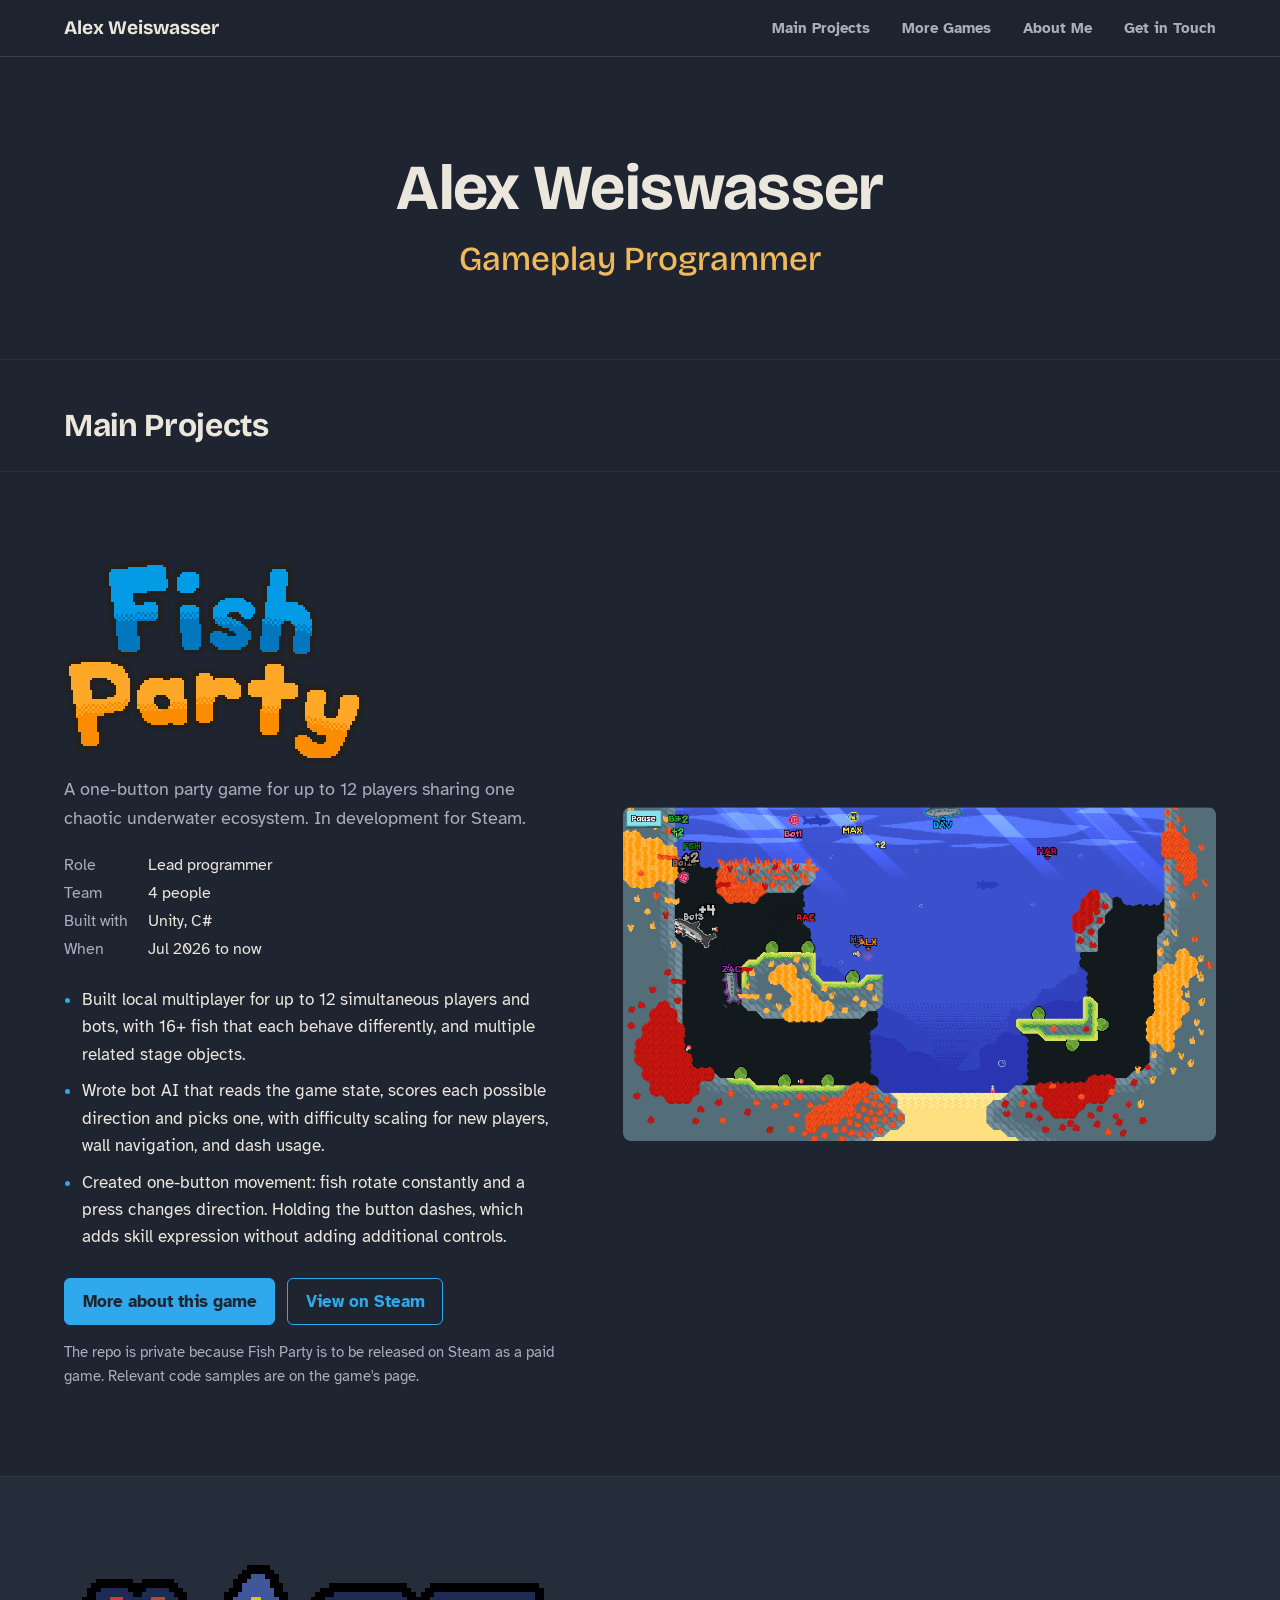
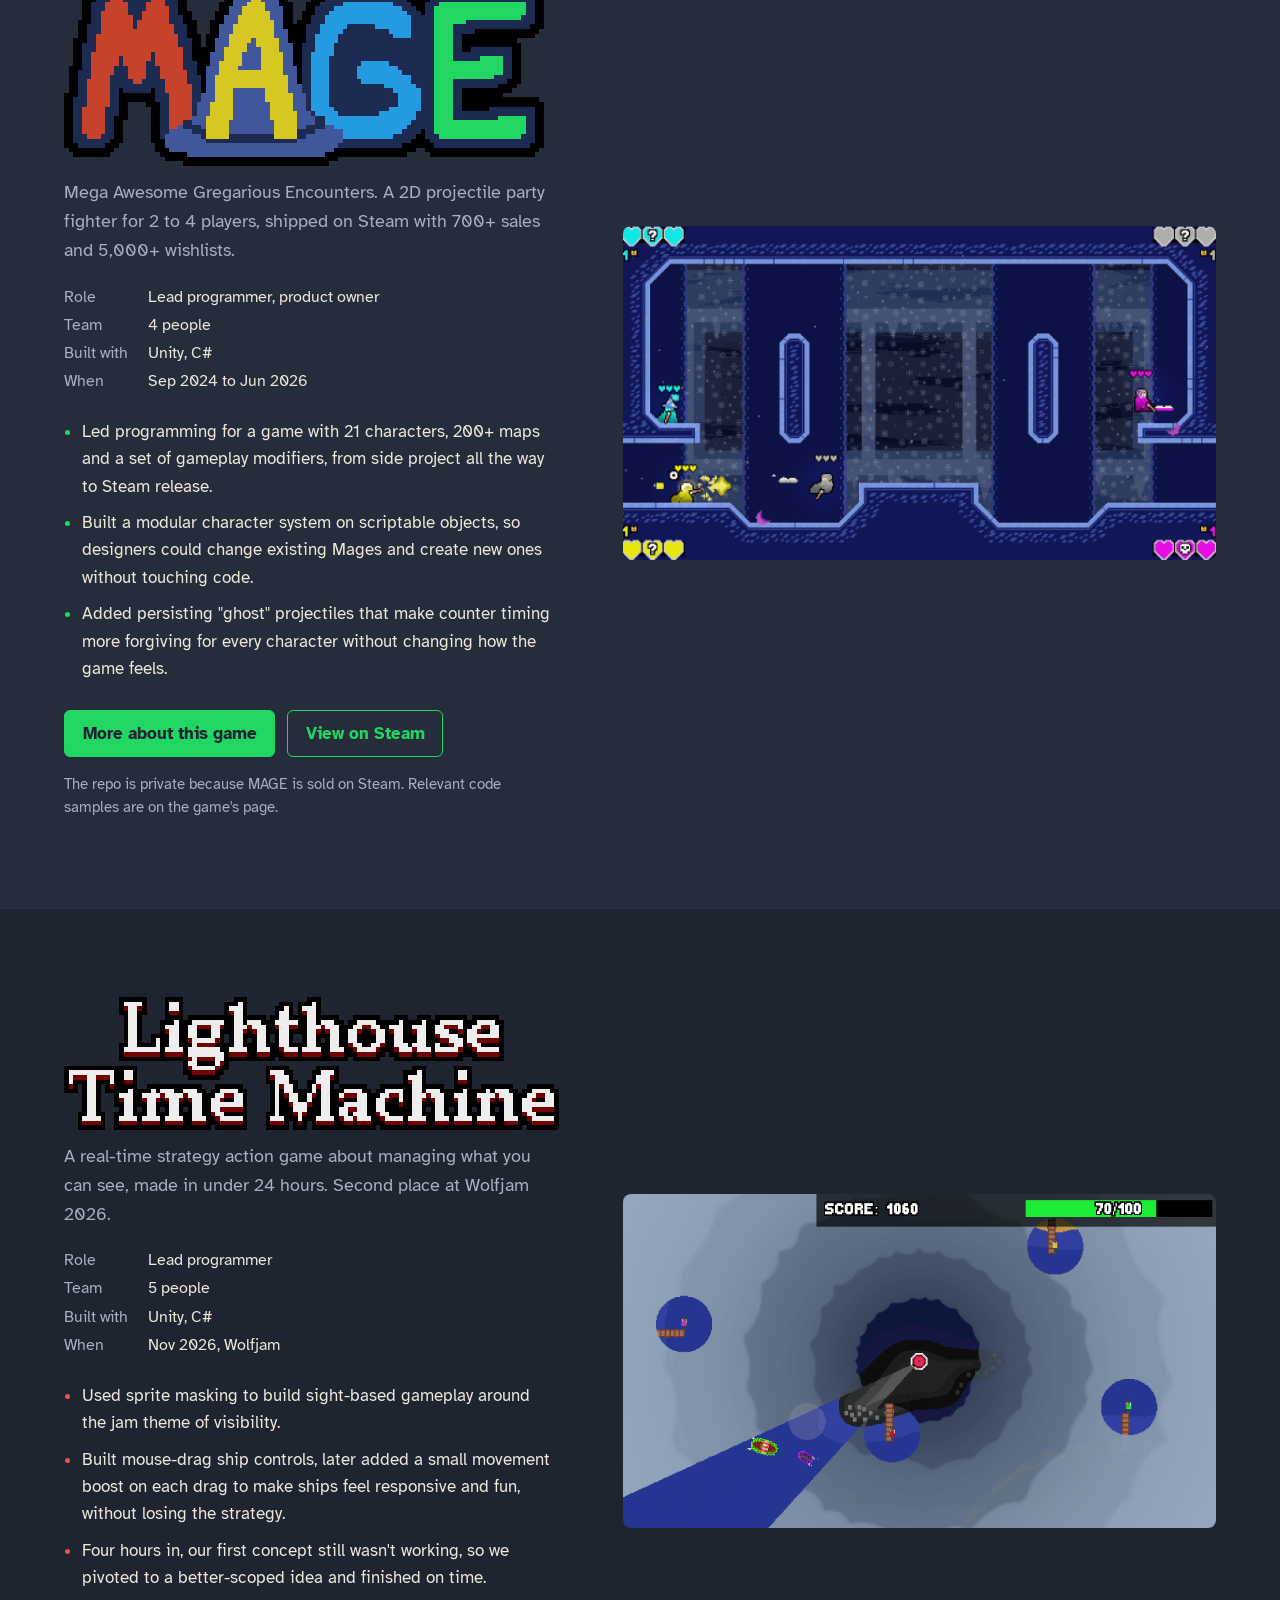
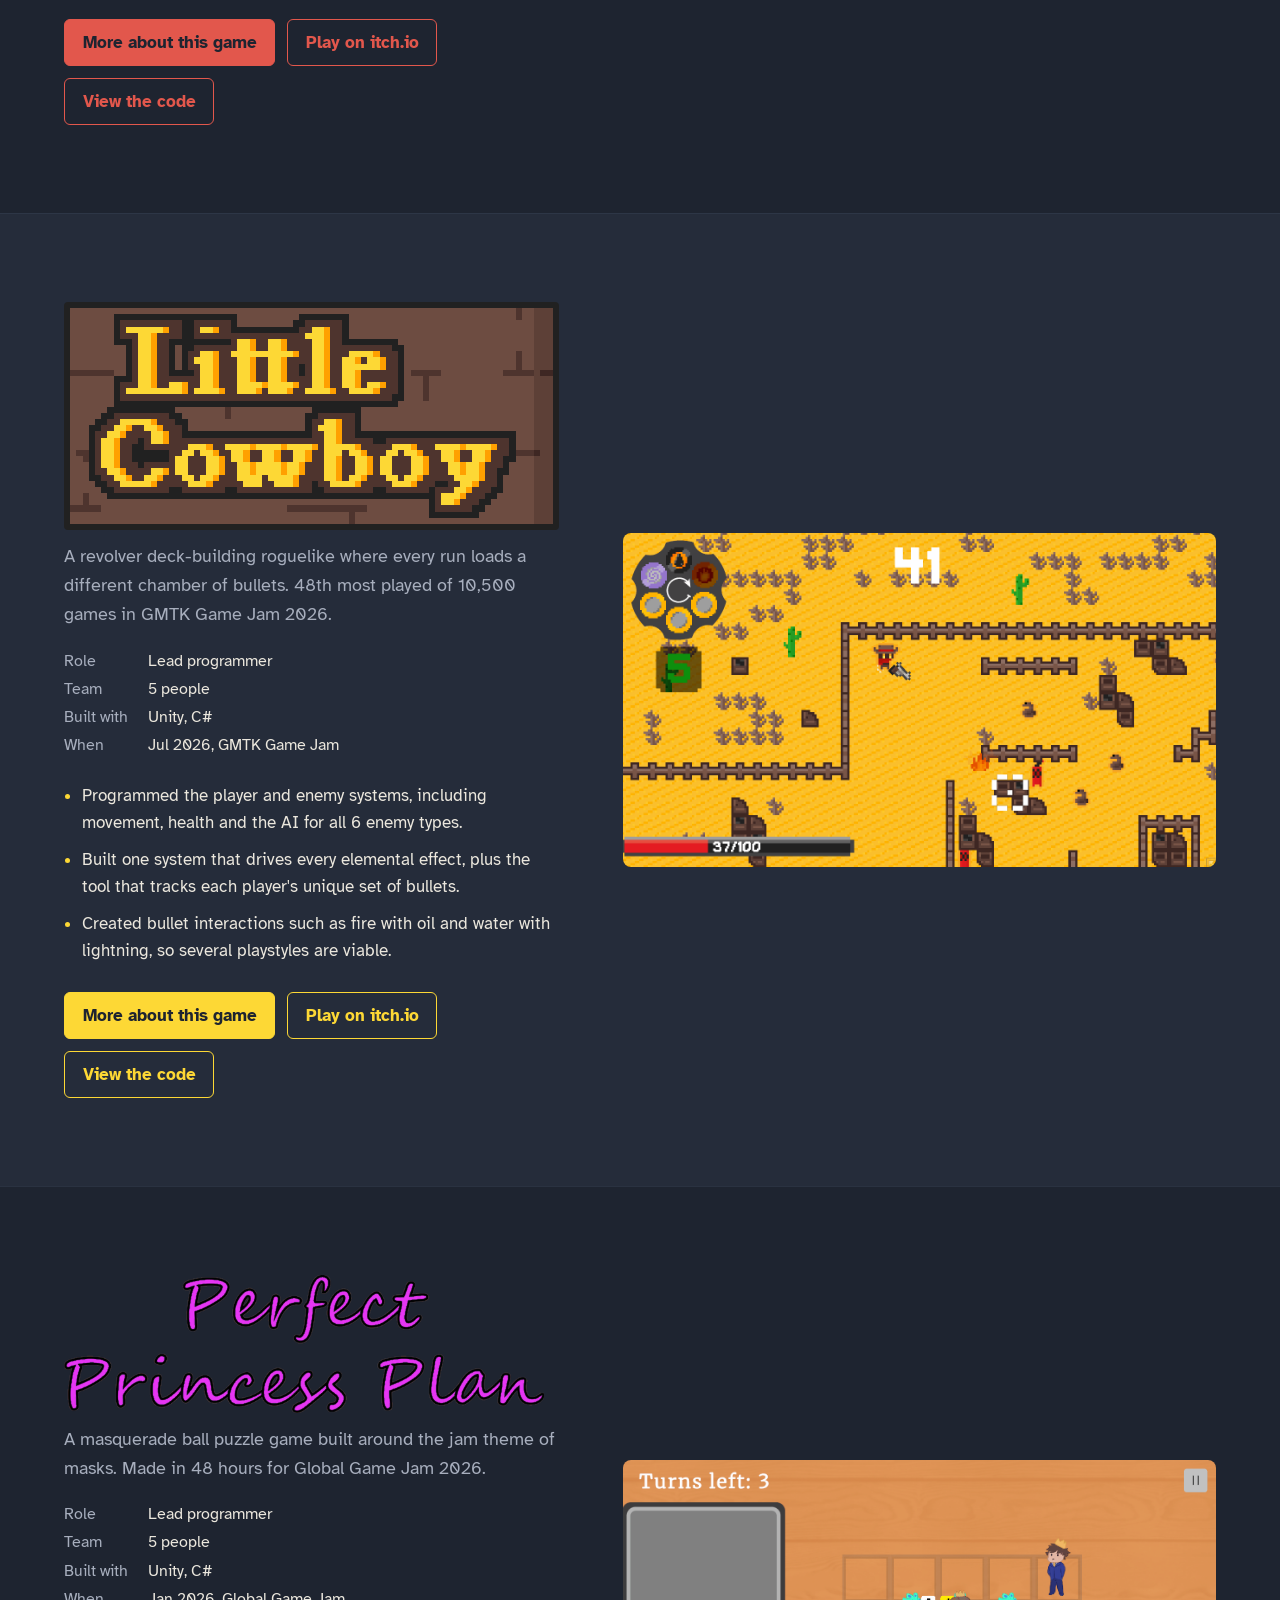
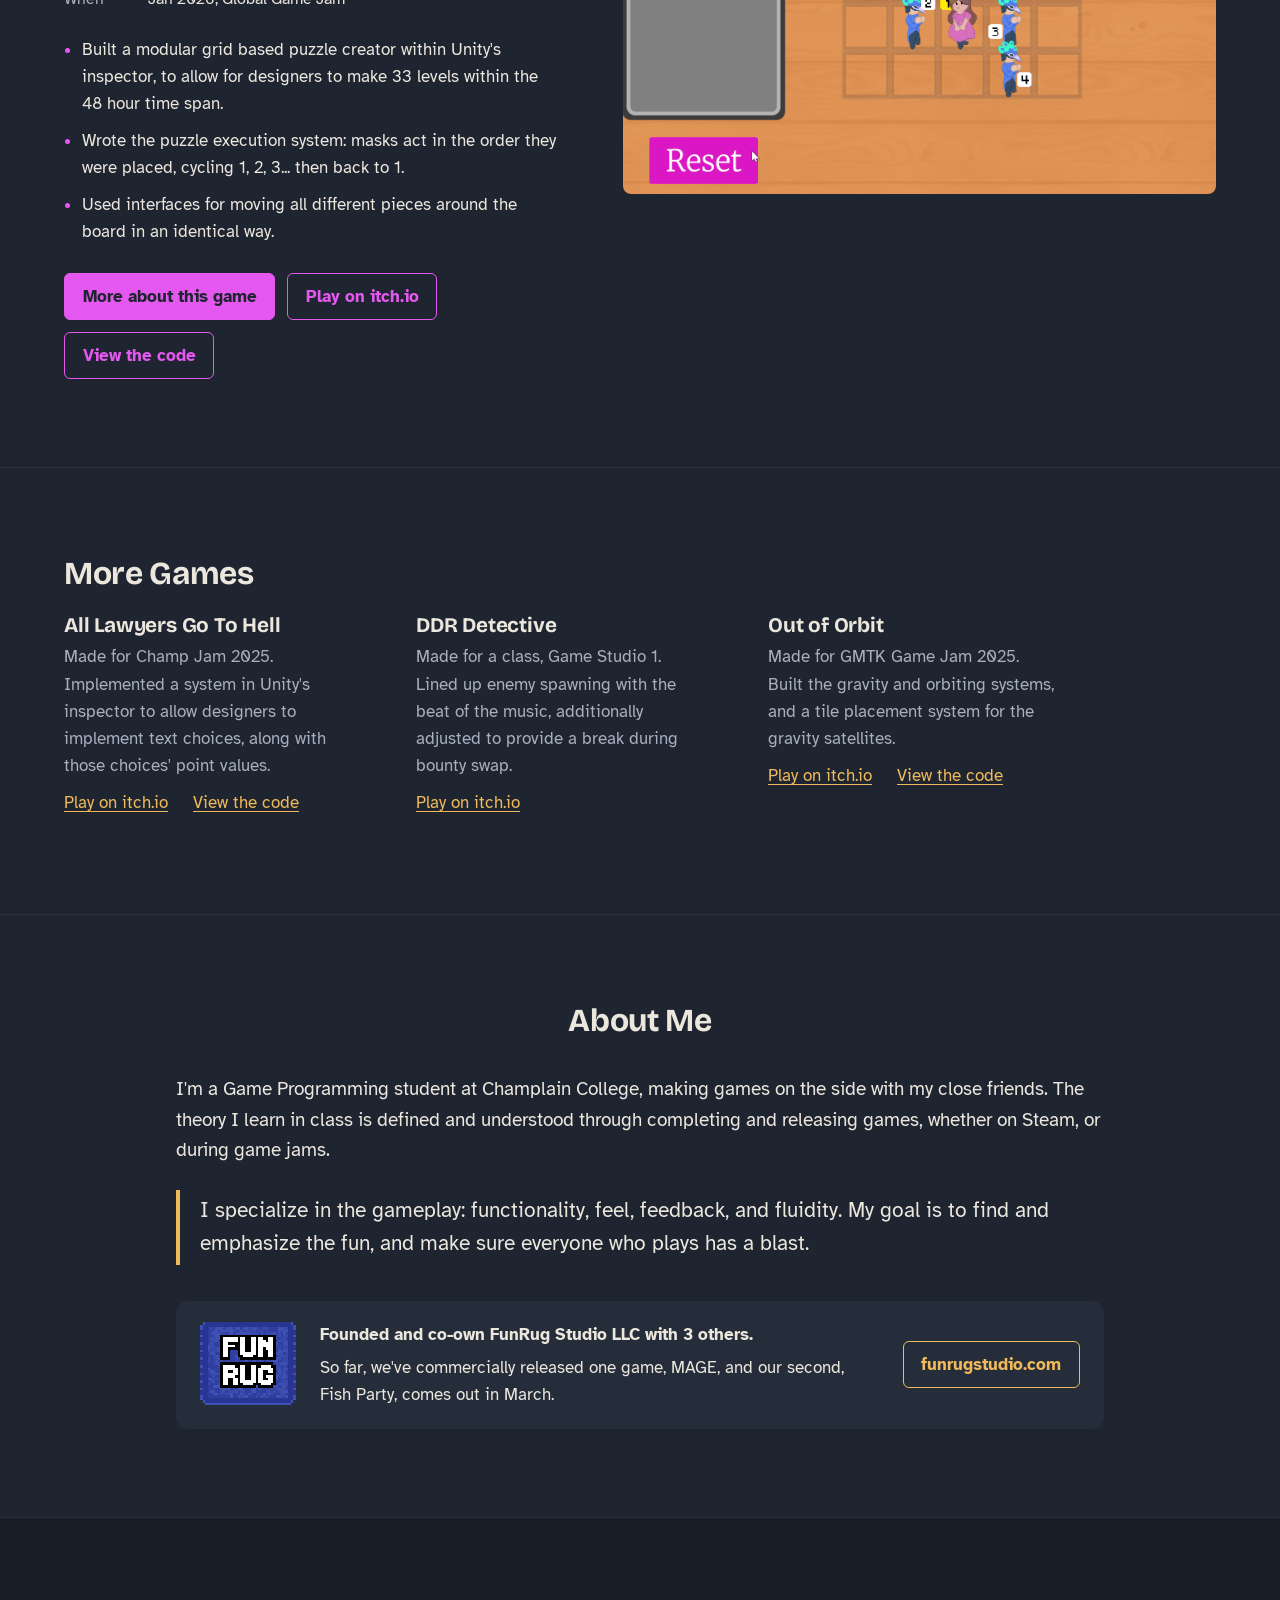
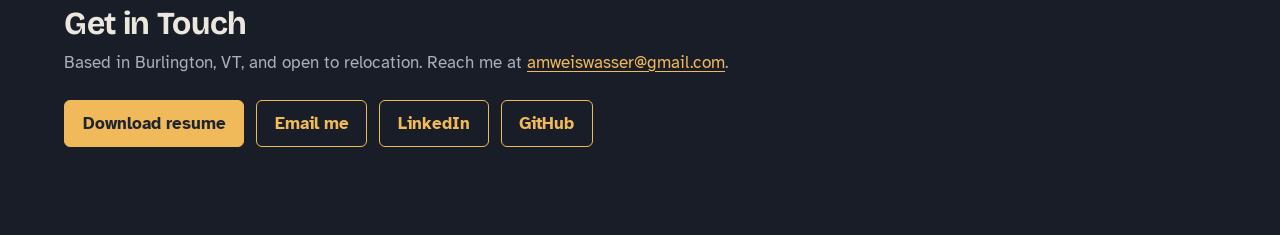
==== index.html @ 591bc081 "Changed format of about me and added titlescreen images." ====
<!DOCTYPE html>
<html lang="en">
<head>
  <meta charset="utf-8">
  <meta name="viewport" content="width=device-width, initial-scale=1">
  <title>Alex Weiswasser | Gameplay Programmer</title>
  <meta name="description" content="Portfolio of Alex Weiswasser, a gameplay programmer working in Unity and C#. Lead programmer on MAGE and Fish Party at FunRug Studio.">
  <link rel="preconnect" href="https://fonts.googleapis.com">
  <link rel="preconnect" href="https://fonts.gstatic.com" crossorigin>
  <link href="https://fonts.googleapis.com/css2?family=Atkinson+Hyperlegible:wght@400;700&family=Bricolage+Grotesque:wght@500;700&display=swap" rel="stylesheet">
  <link rel="stylesheet" href="style.css">
</head>
<body>

<!-- ============ NAVIGATION BAR (stays at the top while scrolling) ============ -->
<nav class="site-nav">
  <a class="nav-name" href="#top">Alex Weiswasser</a>
  <div class="nav-links">
    <a href="#projects">Main Projects</a>
    <a href="#more">More Games</a>
    <a href="#about">About Me</a>
    <a href="#contact">Get in Touch</a>
  </div>
</nav>

<!-- ============ TOP OF PAGE ============ -->
<header class="hero" id="top">
  <h1>Alex Weiswasser</h1>
  <p class="role">Gameplay Programmer</p>
</header>

<main>

  <!-- ============ MAIN PROJECTS ============ -->
  <div class="band" id="projects">
    <h2>Main Projects</h2>
  </div>

  <!-- ============ FISH PARTY ============ -->
  <!-- The color after --game: is this game's button color. Swap it for a color from the game's art. -->
  <section class="game" id="fish-party" style="--game: #2fa8ec">
    <div class="text">
      <h2><img class="title-art" width="300" src="media/fish-party-title.png" alt="Fish Party"></h2>
      <p class="pitch">A one-button party game for up to 12 players sharing one chaotic underwater ecosystem. In development for Steam.</p>
      <dl class="facts">
        <dt>Role</dt><dd>Lead programmer</dd>
        <dt>Team</dt><dd>4 people</dd>
        <dt>Built with</dt><dd>Unity, C#</dd>
        <dt>When</dt><dd>Jul 2026 to now</dd>
      </dl>
      <ul>
        <li>Built local multiplayer for up to 12 simultaneous players and bots, with 16+ fish that each behave differently, and multiple related stage objects.</li>
        <li>Wrote bot AI that reads the game state, scores each possible direction and picks one, with difficulty scaling for new players, wall navigation, and dash usage.</li>
        <li>Created one-button movement: fish rotate constantly and a press changes direction. Holding the button dashes, which adds skill expression without adding additional controls.</li>
      </ul>
      <div class="links">
        <a class="button primary" href="fish-party.html">More about this game</a>
        <a class="button" href="https://store.steampowered.com/app/5170080/Fish_Party/" target="_blank" rel="noopener">View on Steam</a>
      </div>
      <p class="source-note">The repo is private because Fish Party is to be released on Steam as a paid game. Relevant code samples are on the game's page.</p>
    </div>
    <figure class="media" data-file="media/fish-party.gif">
      <img src="media/fish-party.gif" alt="Fish Party gameplay: a dozen fish chasing each other" onerror="this.parentNode.classList.add('missing'); this.remove()">
    </figure>
  </section>

  <!-- ============ MAGE ============ -->
  <section class="game" id="mage" style="--game: #22d664">
    <div class="text">
      <h2><img class="title-art" width="480" src="media/mage-title.png" alt="MAGE: Mega Awesome Gregarious Encounters"></h2>
      <p class="pitch">Mega Awesome Gregarious Encounters. A 2D projectile party fighter for 2 to 4 players, shipped on Steam with 700+ sales and 5,000+ wishlists.</p>
      <dl class="facts">
        <dt>Role</dt><dd>Lead programmer, product owner</dd>
        <dt>Team</dt><dd>4 people</dd>
        <dt>Built with</dt><dd>Unity, C#</dd>
        <dt>When</dt><dd>Sep 2024 to Jun 2026</dd>
      </dl>
      <ul>
        <li>Led programming for a game with 21 characters, 200+ maps and a set of gameplay modifiers, from side project all the way to Steam release.</li>
        <li>Built a modular character system on scriptable objects, so designers could change existing Mages and create new ones without touching code.</li>
        <li>Added persisting "ghost" projectiles that make counter timing more forgiving for every character without changing how the game feels.</li>
      </ul>
      <div class="links">
        <a class="button primary" href="mage.html">More about this game</a>
        <a class="button" href="https://store.steampowered.com/app/4459080/MAGE_Mega_Awesome_Gregarious_Encounters/" target="_blank" rel="noopener">View on Steam</a>
      </div>
      <p class="source-note">The repo is private because MAGE is sold on Steam. Relevant code samples are on the game's page.</p>
    </div>
    <figure class="media" data-file="media/mage.gif">
      <img src="media/mage.gif" alt="MAGE gameplay: four mages trading projectiles" onerror="this.parentNode.classList.add('missing'); this.remove()">
    </figure>
  </section>

  <!-- ============ LIGHTHOUSE TIME MACHINE ============ -->
  <section class="game" id="lighthouse" style="--game: #e2574c">
    <div class="text">
      <h2><img class="title-art" width="648" src="media/lighthouse-title.png" alt="Lighthouse Time Machine"></h2>
      <p class="pitch">A real-time strategy action game about managing what you can see, made in under 24 hours. Second place at Wolfjam 2026.</p>
      <dl class="facts">
        <dt>Role</dt><dd>Lead programmer</dd>
        <dt>Team</dt><dd>5 people</dd>
        <dt>Built with</dt><dd>Unity, C#</dd>
        <dt>When</dt><dd>Nov 2026, Wolfjam</dd>
      </dl>
      <ul>
        <li>Used sprite masking to build sight-based gameplay around the jam theme of visibility.</li>
        <li>Built mouse-drag ship controls, later added a small movement boost on each drag to make ships feel responsive and fun, without losing the strategy.</li>
        <li>Four hours in, our first concept still wasn't working, so we pivoted to a better-scoped idea and finished on time.</li>
      </ul>
      <div class="links">
        <a class="button primary" href="lighthouse.html">More about this game</a>
        <a class="button" href="https://funrug-studio.itch.io/lighthouse-game" target="_blank" rel="noopener">Play on itch.io</a>
        <a class="button" href="https://github.com/AlexWeiswasser/WolfJam_2026" target="_blank" rel="noopener">View the code</a>
      </div>
    </div>
    <figure class="media" data-file="media/lighthouse.gif">
      <img src="media/lighthouse.gif" alt="Lighthouse Time Machine gameplay: dragging ships through a lit area" onerror="this.parentNode.classList.add('missing'); this.remove()">
    </figure>
  </section>

  <!-- ============ LITTLE COWBOY ============ -->
  <section class="game" id="little-cowboy" style="--game: #fdd835">
    <div class="text">
      <h2><img class="title-art" width="540" src="media/little-cowboy-title.png" alt="Little Cowboy"></h2>
      <p class="pitch">A revolver deck-building roguelike where every run loads a different chamber of bullets. 48th most played of 10,500 games in GMTK Game Jam 2026.</p>
      <dl class="facts">
        <dt>Role</dt><dd>Lead programmer</dd>
        <dt>Team</dt><dd>5 people</dd>
        <dt>Built with</dt><dd>Unity, C#</dd>
        <dt>When</dt><dd>Jul 2026, GMTK Game Jam</dd>
      </dl>
      <ul>
        <li>Programmed the player and enemy systems, including movement, health and the AI for all 6 enemy types.</li>
        <li>Built one system that drives every elemental effect, plus the tool that tracks each player's unique set of bullets.</li>
        <li>Created bullet interactions such as fire with oil and water with lightning, so several playstyles are viable.</li>
      </ul>
      <div class="links">
        <a class="button primary" href="little-cowboy.html">More about this game</a>
        <a class="button" href="https://funrug-studio.itch.io/little-cowboy" target="_blank" rel="noopener">Play on itch.io</a>
        <a class="button" href="https://github.com/AlexWeiswasser/GMTKGameJam2026" target="_blank" rel="noopener">View the code</a>
      </div>
    </div>
    <figure class="media" data-file="media/little-cowboy.gif">
      <img src="media/little-cowboy.gif" alt="Little Cowboy gameplay: firing elemental bullets at enemies" onerror="this.parentNode.classList.add('missing'); this.remove()">
    </figure>
  </section>

  <!-- ============ PERFECT PRINCESS PLAN ============ -->
  <section class="game" id="perfect-princess-plan" style="--game: #e558f0">
    <div class="text">
      <h2><img class="title-art smooth" width="480" src="media/perfect-princess-plan-title.png" alt="Perfect Princess Plan"></h2>
      <p class="pitch">A masquerade ball puzzle game built around the jam theme of masks. Made in 48 hours for Global Game Jam 2026.</p>
      <dl class="facts">
        <dt>Role</dt><dd>Lead programmer</dd>
        <dt>Team</dt><dd>5 people</dd>
        <dt>Built with</dt><dd>Unity, C#</dd>
        <dt>When</dt><dd>Jan 2026, Global Game Jam</dd>
      </dl>
      <ul>
        <li>Built a modular grid based puzzle creator within Unity's inspector, to allow for designers to make 33 levels within the 48 hour time span.</li>
        <li>Wrote the puzzle execution system: masks act in the order they were placed, cycling 1, 2, 3... then back to 1.</li>
        <li>Used interfaces for moving all different pieces around the board in an identical way.</li>
      </ul>
      <div class="links">
        <a class="button primary" href="perfect-princess-plan.html">More about this game</a>
        <a class="button" href="https://funrug-studio.itch.io/perfect-princess-plan" target="_blank" rel="noopener">Play on itch.io</a>
        <a class="button" href="https://github.com/AlexWeiswasser/GlobalGameJam2026" target="_blank" rel="noopener">View the code</a>
      </div>
    </div>
    <figure class="media" data-file="media/perfect-princess-plan.gif">
      <img src="media/perfect-princess-plan.gif" alt="Perfect Princess Plan gameplay: placing masks on a ballroom puzzle grid" onerror="this.parentNode.classList.add('missing'); this.remove()">
    </figure>
  </section>

  <!-- ============ ADDITIONAL GAMES ============ -->
  <section class="more" id="more">
    <h2>More Games</h2>
    <div class="more-list">
      <div>
        <h3>All Lawyers Go To Hell</h3>
        <!-- TODO: replace with one sentence on the game and what you built -->
        <p>Made for Champ Jam 2025. Implemented a system in Unity's inspector to allow designers to implement text choices, along with those choices' point values.</p>
        <p class="text-links">
          <a href="https://funrug-studio.itch.io/all-lawyers-go-to-hell" target="_blank" rel="noopener">Play on itch.io</a>
          <a href="https://github.com/AlexWeiswasser/ChampJam_2025" target="_blank" rel="noopener">View the code</a>
        </p>
      </div>
      <div>
        <h3>DDR Detective</h3>
        <!-- TODO: replace with one sentence on the game and what you built -->
        <p>Made for a class, Game Studio 1. Lined up enemy spawning with the beat of the music, additionally adjusted to provide a break during bounty swap.</p>
        <p class="text-links">
          <a href="https://xavier-maczko.itch.io/ddr-detective" target="_blank" rel="noopener">Play on itch.io</a>
        </p>
      </div>
      <div>
        <h3>Out of Orbit</h3>
        <p>Made for GMTK Game Jam 2025. Built the gravity and orbiting systems, and a tile placement system for the gravity satellites.</p>
        <p class="text-links">
          <a href="https://harry-tomasco.itch.io/out-of-orbit" target="_blank" rel="noopener">Play on itch.io</a>
          <a href="https://github.com/AlexWeiswasser/OoTL_GMTK_GameJam_2025" target="_blank" rel="noopener">View the code</a>
        </p>
      </div>
    </div>
  </section>

  <!-- ============ ABOUT ME (edit the text between the tags) ============ -->
  <section class="about" id="about">
    <div class="about-col">
      <h2>About Me</h2>

      <p>I'm a Game Programming student at Champlain College, making games on the side with my close friends. The theory I learn in class is defined and understood through completing and releasing games, whether on Steam, or during game jams.</p>

      <!-- This paragraph is the highlighted one -->
      <p class="callout">I specialize in the gameplay: functionality, feel, feedback, and fluidity. My goal is to find and emphasize the fun, and make sure everyone who plays has a blast.</p>

      <!-- FunRug Studio strip -->
      <div class="studio-strip">
        <a href="https://www.funrugstudio.com/" target="_blank" rel="noopener"><img src="media/funrug-logo.png" alt="FunRug Studio logo"></a>
        <div>
          <p><strong>Founded and co-own FunRug Studio LLC with 3 others.</strong></p>
          <p>So far, we've commercially released one game, MAGE, and our second, Fish Party, comes out in March.</p>
        </div>
        <a class="button" href="https://www.funrugstudio.com/" target="_blank" rel="noopener">funrugstudio.com</a>
      </div>
    </div>
  </section>

</main>

<!-- ============ CONTACT LINKS ============ -->
<footer id="contact">
  <h2>Get in Touch</h2>
  <p>Based in Burlington, VT, and open to relocation. Reach me at <a href="mailto:amweiswasser@gmail.com">amweiswasser@gmail.com</a>.</p>
  <div class="links">
    <a class="button primary" href="resume.pdf" target="_blank" rel="noopener">Download resume</a>
    <a class="button" href="https://mail.google.com/mail/?view=cm&amp;fs=1&amp;to=amweiswasser@gmail.com" target="_blank" rel="noopener">Email me</a>
    <a class="button" href="https://www.linkedin.com/in/alexweiswasser" target="_blank" rel="noopener">LinkedIn</a>
    <a class="button" href="https://github.com/AlexWeiswasser" target="_blank" rel="noopener">GitHub</a>
  </div>
</footer>

</body>
</html>
---- style.css ----
/* Alex Weiswasser portfolio
   Colors and fonts are set once here; change them in one place. */
:root {
  --bg: #1e2430;        /* page background: dark slate, not black */
  --bg-alt: #252c3a;    /* every other game section */
  --text: #ebe7dd;      /* main text: soft off-white */
  --muted: #a7aebd;     /* secondary text */
  --line: #36405280;    /* thin separators */
  --accent: #f0b95a;    /* links and buttons: warm gold */
  --accent-ink: #1e2430;
  --game: var(--accent); /* each game section overrides this with its own color */

  --display: "Bricolage Grotesque", "Atkinson Hyperlegible", system-ui, sans-serif;
  --body: "Atkinson Hyperlegible", system-ui, -apple-system, "Segoe UI", sans-serif;

  --pad-x: clamp(1.25rem, 5vw, 5rem);
  --pad-y: clamp(3rem, 7vw, 5.5rem);
}

* { box-sizing: border-box; }

html { scroll-behavior: smooth; }

body {
  margin: 0;
  background: var(--bg);
  color: var(--text);
  font-family: var(--body);
  font-size: 1.0625rem;
  line-height: 1.6;
  -webkit-font-smoothing: antialiased;
}

a { color: var(--accent); text-underline-offset: 0.2em; }
a:hover { text-decoration-thickness: 2px; }
a:focus-visible, .button:focus-visible {
  outline: 2px solid var(--accent);
  outline-offset: 3px;
  border-radius: 4px;
}

h1, h2, h3 {
  font-family: var(--display);
  line-height: 1.1;
  margin: 0;
  letter-spacing: -0.01em;
}

/* ---------- Navigation bar (home page and game pages) ---------- */
html { scroll-padding-top: 4.5rem; }  /* so a section's heading isn't hidden under the bar */
.site-nav {
  position: sticky;
  top: 0;
  z-index: 50;
  display: flex;
  align-items: center;
  justify-content: space-between;
  gap: 1rem 2rem;
  padding: 0.8rem var(--pad-x);
  background: rgba(30, 36, 48, 0.95);
  backdrop-filter: blur(8px);
  border-bottom: 1px solid #364052;
}
.site-nav a {
  color: var(--muted);
  font-weight: 700;
  font-size: 0.95rem;
  text-decoration: none;
  white-space: nowrap;
}
.site-nav a:hover { color: var(--text); }
.site-nav .nav-name {
  font-family: var(--display);
  font-size: 1.2rem;
  color: var(--text);
}
.nav-links {
  display: flex;
  gap: clamp(1rem, 2.5vw, 2.25rem);
}

/* Game pages: main menu on the left, sections in the middle, next project on the right */
.game-nav {
  display: grid;
  grid-template-columns: 1fr auto 1fr;
}
.game-nav .nav-home, .game-nav .nav-next { color: var(--game); }
.game-nav .nav-home:hover, .game-nav .nav-next:hover { color: var(--text); }
.game-nav .nav-next { justify-self: end; }
body:has(> .detail) .site-nav { margin: 0 calc(-1 * var(--pad-x)); }
body.has-nav .detail-top { display: none; }  /* the bar replaces the old back button */

/* ---------- Home page: top, About Me ---------- */
.hero {
  padding: clamp(3rem, 8vw, 6rem) var(--pad-x) clamp(2.5rem, 6vw, 4.5rem);
  text-align: center;
}
.hero h1 {
  font-size: clamp(2.5rem, 5vw, 4.5rem);
  font-weight: 700;
}
.hero .role {
  font-family: var(--display);
  font-size: clamp(1.5rem, 2.8vw, 2.1rem);
  font-weight: 500;
  color: var(--accent);
  margin: 0.6rem 0 0;
}
.about {
  padding: var(--pad-y) var(--pad-x);
  border-top: 1px solid var(--line);
}
.about h2, .band h2 { font-size: clamp(1.5rem, 2.6vw, 2rem); }

/* About Me: one centered column */
.about-col {
  max-width: 58rem;   /* width of the About Me column */
  margin: 0 auto;
}
.about-col h2 {
  text-align: center;
  margin-bottom: clamp(1.5rem, 3vw, 2.25rem);
}
.about-col > p {
  font-size: 1.2rem;
  margin: 0 0 1rem;
}
/* The paragraph that should stand out */
.about-col > .callout {
  border-left: 4px solid var(--accent);
  padding: 0.25rem 0 0.25rem 1.25rem;
  font-size: 1.3rem;
  margin: 1.5rem 0 2.25rem;
}
/* FunRug Studio strip: logo, note, link */
.studio-strip {
  display: flex;
  align-items: center;
  gap: 1.5rem;
  background: var(--bg-alt);
  border-radius: 12px;
  padding: 1.25rem 1.5rem;
}
.studio-strip img {
  display: block;
  width: 96px;
  height: auto;
  image-rendering: pixelated;
}
.studio-strip p { margin: 0 0 0.4rem; }
.studio-strip p:last-child { margin-bottom: 0; }
.studio-strip .button { flex: none; margin-left: auto; }

/* The "Main Projects" heading above the games */
.band {
  padding: clamp(2rem, 4vw, 3rem) var(--pad-x) clamp(1.25rem, 2.5vw, 1.75rem);
  border-top: 1px solid var(--line);
}

/* Pixel-art game titles used as headings.
   Each title's size is the width="..." number on its <img> tag in the HTML. */
.title-art {
  display: block;
  height: auto;
  max-width: 100%;              /* shrinks on phones instead of overflowing */
  image-rendering: pixelated;   /* keeps pixel art crisp when scaled */
  border-radius: 4px;
  margin-bottom: 0.75rem;
}
.title-art.smooth { image-rendering: auto; } /* for titles that aren't pixel art */

/* ---------- Game sections ---------- */
.game {
  display: grid;
  grid-template-columns: minmax(0, 5fr) minmax(0, 6fr);
  gap: clamp(2rem, 5vw, 4.5rem);
  align-items: center;
  padding: var(--pad-y) var(--pad-x);
  border-top: 1px solid var(--line);
}
.game:nth-of-type(even) { background: var(--bg-alt); }

.game h2 {
  font-size: clamp(1.9rem, 3.6vw, 2.75rem);
  font-weight: 700;
}
.game .pitch {
  color: var(--muted);
  font-size: 1.125rem;
  margin: 0.5rem 0 1.25rem;
  max-width: 48ch;
}

.facts {
  display: grid;
  grid-template-columns: max-content 1fr;
  gap: 0.2rem 1.25rem;
  margin: 0 0 1.5rem;
  font-size: 0.975rem;
}
.facts dt { color: var(--muted); }
.facts dd { margin: 0; }

.game ul {
  margin: 0 0 1.75rem;
  padding-left: 1.15rem;
  max-width: 58ch;
}
.game li { margin-bottom: 0.6rem; }
.game li::marker, .detail li::marker { color: var(--game); }

.links {
  display: flex;
  flex-wrap: wrap;
  gap: 0.75rem;
}
.button {
  display: inline-block;
  padding: 0.55rem 1.1rem;
  border: 1.5px solid var(--game);
  border-radius: 6px;
  color: var(--game);
  font-weight: 700;
  text-decoration: none;
}
.button:hover, .button.primary {
  background: var(--game);
  color: var(--accent-ink);
}
.button.primary:hover { filter: brightness(1.08); }

.source-note {
  margin: 1rem 0 0;
  max-width: 52ch;
  font-size: 0.925rem;
  color: var(--muted);
}

/* Gameplay GIF or video on the right */
.media {
  margin: 0;
  aspect-ratio: 16 / 9;
  border-radius: 8px;
  overflow: hidden;
  background: #171c26;
}
.media img, .media video {
  display: block;
  width: 100%;
  height: 100%;
  object-fit: cover;
}
/* Shown until the GIF file exists in the media folder */
.media.missing {
  display: grid;
  place-items: center;
  border: 2px dashed #4a556b;
  color: var(--muted);
  text-align: center;
  padding: 1rem;
}
.media.missing::after { content: "Add " attr(data-file); }

/* ---------- Smaller jam games ---------- */
.more {
  padding: var(--pad-y) var(--pad-x);
  border-top: 1px solid var(--line);
}
.more h2 { font-size: clamp(1.5rem, 2.6vw, 2rem); margin-bottom: 1.5rem; }
.more-list {
  display: grid;
  grid-template-columns: repeat(auto-fit, minmax(17rem, 1fr));
  gap: 2rem clamp(2rem, 5vw, 4.5rem);
  max-width: 62rem;
}
.more h3 { font-size: 1.3rem; margin-bottom: 0.35rem; }
.more p { margin: 0 0 0.6rem; color: var(--muted); max-width: 48ch; }
.more .text-links a { margin-right: 1.25rem; }

/* ---------- Footer ---------- */
footer {
  padding: var(--pad-y) var(--pad-x);
  background: #181d27;
  border-top: 1px solid var(--line);
}
footer h2 { font-size: clamp(1.5rem, 2.6vw, 2rem); margin-bottom: 0.5rem; }
footer p { margin: 0 0 1.5rem; color: var(--muted); }
footer .links { margin-bottom: 0; }

/* ---------- Individual game pages ---------- */
.detail-top {
  padding: 1.5rem var(--pad-x) 0;
}
.back {
  display: inline-block;
  padding: 0.8rem 1.5rem;
  border-radius: 6px;
  background: var(--game);
  color: var(--accent-ink);
  font-family: var(--display);
  font-size: 1.2rem;
  font-weight: 700;
  text-decoration: none;
}
.back:hover { filter: brightness(1.08); }

.detail-title {
  padding: clamp(2rem, 5vw, 3.5rem) var(--pad-x) 0;
  max-width: 62rem;
}
.detail-title h1 { font-size: clamp(2.25rem, 5vw, 3.75rem); font-weight: 700; }
.detail-title p {
  color: var(--muted);
  font-size: 1.125rem;
  margin: 0.75rem 0 1.5rem;
  max-width: 56ch;
}

.detail {
  display: grid;
  grid-template-columns: minmax(0, 6fr) minmax(0, 5fr);
  gap: clamp(2rem, 5vw, 4.5rem);
  align-items: start;
  padding: clamp(2rem, 5vw, 3.5rem) var(--pad-x) var(--pad-y);
}
.detail h2 {
  font-size: clamp(1.5rem, 2.6vw, 2rem);
  margin: 2.75rem 0 0.75rem;
}
.detail .writeup > h2:first-child { margin-top: 0; }
.detail .preface + h2 { margin-top: 0; }
.detail p, .detail ul { max-width: 62ch; margin: 0 0 1rem; }
.detail ul { padding-left: 1.15rem; }
.detail li { margin-bottom: 0.5rem; }

/* Code samples */
pre {
  margin: 1.25rem 0 1.5rem;
  padding: 1.1rem 1.25rem;
  background: #171c26;
  border-left: 3px solid var(--game);
  border-radius: 0 6px 6px 0;
  overflow-x: auto;
  font-family: ui-monospace, "Cascadia Code", Consolas, Menlo, monospace;
  font-size: 0.875rem;
  line-height: 1.55;
  tab-size: 4;
}
.code-file {
  margin: 1.25rem 0 -1rem;
  font-size: 0.875rem;
  color: var(--muted);
}

/* Code selector: a row of tabs, and under them one panel that holds everything
   belonging to the selected tab: its file name, its code and its description. */
.tab-bar {
  display: flex;
  flex-wrap: wrap;
  gap: 0.35rem;
  margin: 1.25rem 0 0;
}
.tab-bar button {
  padding: 0.45rem 0.85rem;
  border: 1.5px solid #4a556b;
  border-bottom: 0;
  border-radius: 6px 6px 0 0;
  background: transparent;
  color: var(--muted);
  font-family: ui-monospace, "Cascadia Code", Consolas, Menlo, monospace;
  font-size: 0.85rem;
  cursor: pointer;
}
.tab-bar button:hover { border-color: var(--game); color: var(--text); }
.tab-bar button[aria-selected="true"] {
  background: var(--game);
  border-color: var(--game);
  color: var(--accent-ink);
  font-weight: 700;
}
.tab-bar button:focus-visible { outline: 2px solid var(--game); outline-offset: 3px; }

/* The panel: its top edge is the selected tab's color, so the two read as one piece */
.code-tabs .tab {
  border: 1.5px solid #3a4457;
  border-top: 3px solid var(--game);
  border-radius: 0 0 8px 8px;
  background: var(--bg-alt);
  padding: 0.25rem 1.25rem 0.5rem;
}
.code-tabs .code-file { margin: 1rem 0 0; }
.code-tabs pre {
  margin-top: 0.5rem;
  max-height: 34rem;  /* long functions scroll inside the box, so the page stays short */
  overflow: auto;
}
.code-tabs .tab > .copy { margin-bottom: 0.75rem; }

/* ---------- Game page layout ---------- */
body:has(> .detail) { padding: 0 var(--pad-x) var(--pad-y); }
body:has(> .detail) .detail-top { padding: 1.5rem 0 0; }
/* Top of a game page: title and preface on the left, title screen on the right */
body:has(> .detail) .detail-title {
  display: grid;
  grid-template-columns: minmax(0, 6fr) minmax(0, 5fr);
  column-gap: clamp(2rem, 5vw, 4.5rem);
  align-items: center;
  padding: clamp(2rem, 5vw, 3.5rem) 0 0;
  max-width: none;
}
.hero-text .title-art { margin-bottom: 1.75rem; }
.hero-shot {
  aspect-ratio: auto;
  background: none;
  overflow: visible;
  display: flex;
  justify-content: center;
}
.hero-shot img {
  width: auto;
  height: auto;
  max-width: 100%;
  max-height: 26rem;
  object-fit: contain;
  border-radius: 8px;
}
.hero-shot.missing { aspect-ratio: 16 / 9; background: #171c26; }
body:has(> .detail) .detail { display: block; padding: clamp(2rem, 5vw, 3.5rem) 0 0; }

/* Text filled in from game-text.js */
.preface p {
  font-size: 1.15rem;
  max-width: 62ch;
  margin: 0 0 1rem;
  color: var(--text);
}
.copy > p:last-child { margin-bottom: 0; }
.part-text .copy { margin-bottom: 0.25rem; }
[data-text]:empty::before {
  content: "[Text not loaded. Put game-text.js and the newest code.js in this folder, then press Ctrl+F5.]";
  color: #ff8f85;
  font-family: ui-monospace, Consolas, monospace;
  font-size: 0.85rem;
}
.missing-text { color: #ff8f85; font-family: ui-monospace, Consolas, monospace; font-size: 0.85rem; }

/* One section: heading and description on top, then the code selector on the
   left with that section's image beside it */
.part {
  display: grid;
  grid-template-columns: minmax(0, 6fr) minmax(0, 5fr);
  column-gap: clamp(2rem, 5vw, 4.5rem);
  align-items: start;
  margin-top: clamp(3rem, 6vw, 4.5rem);
}
.part-text { grid-column: 1; }
.part-text h2 { margin-top: 0; }
.part > .code-tabs { grid-column: 1; grid-row: 2; }

/* The image sits level with the middle of the code selector and does not move */
.part > .shot {
  grid-column: 2;
  grid-row: 2;
  align-self: center;
  margin: 0;
}
/* A section with no code (text only): the image sits beside the text */
.part:not(:has(.code-tabs)) > .shot { grid-row: 1; align-self: start; }

.shot figcaption {
  text-align: center;
  margin-top: 0.75rem;
  font-size: 0.95rem;
  color: var(--muted);
}
/* Game page images keep their own shape (no cropping). Tall images are
   shrunk to fit: change max-height to allow bigger or force smaller. */
.shot .media {
  aspect-ratio: auto;
  background: none;
  overflow: visible;
  display: flex;
  justify-content: center;
}
.shot .media img {
  width: auto;
  height: auto;
  max-width: 100%;
  max-height: 38rem;
  object-fit: contain;
  border-radius: 8px;
}
.shot .media.missing { aspect-ratio: 16 / 9; background: #171c26; }

/* ---------- Phones and narrow windows ---------- */
@media (max-width: 820px) {
  .game, .part { grid-template-columns: minmax(0, 1fr); }
  .site-nav, .game-nav { display: flex; flex-wrap: wrap; }
  .nav-links { order: 3; width: 100%; overflow-x: auto; }
  body:has(> .detail) .detail-title { grid-template-columns: minmax(0, 1fr); row-gap: 1.5rem; }
  .studio-strip { flex-wrap: wrap; }
  .studio-strip .button { margin-left: 0; }
  .game .media { order: -1; } /* GIF above the text on small screens */
  .part > .code-tabs, .part > .shot,
  .part:not(:has(.code-tabs)) > .shot { grid-column: 1; grid-row: auto; }
  .part > .shot { margin-top: 1.5rem; }
}

@media (prefers-reduced-motion: reduce) {
  html { scroll-behavior: auto; }
}
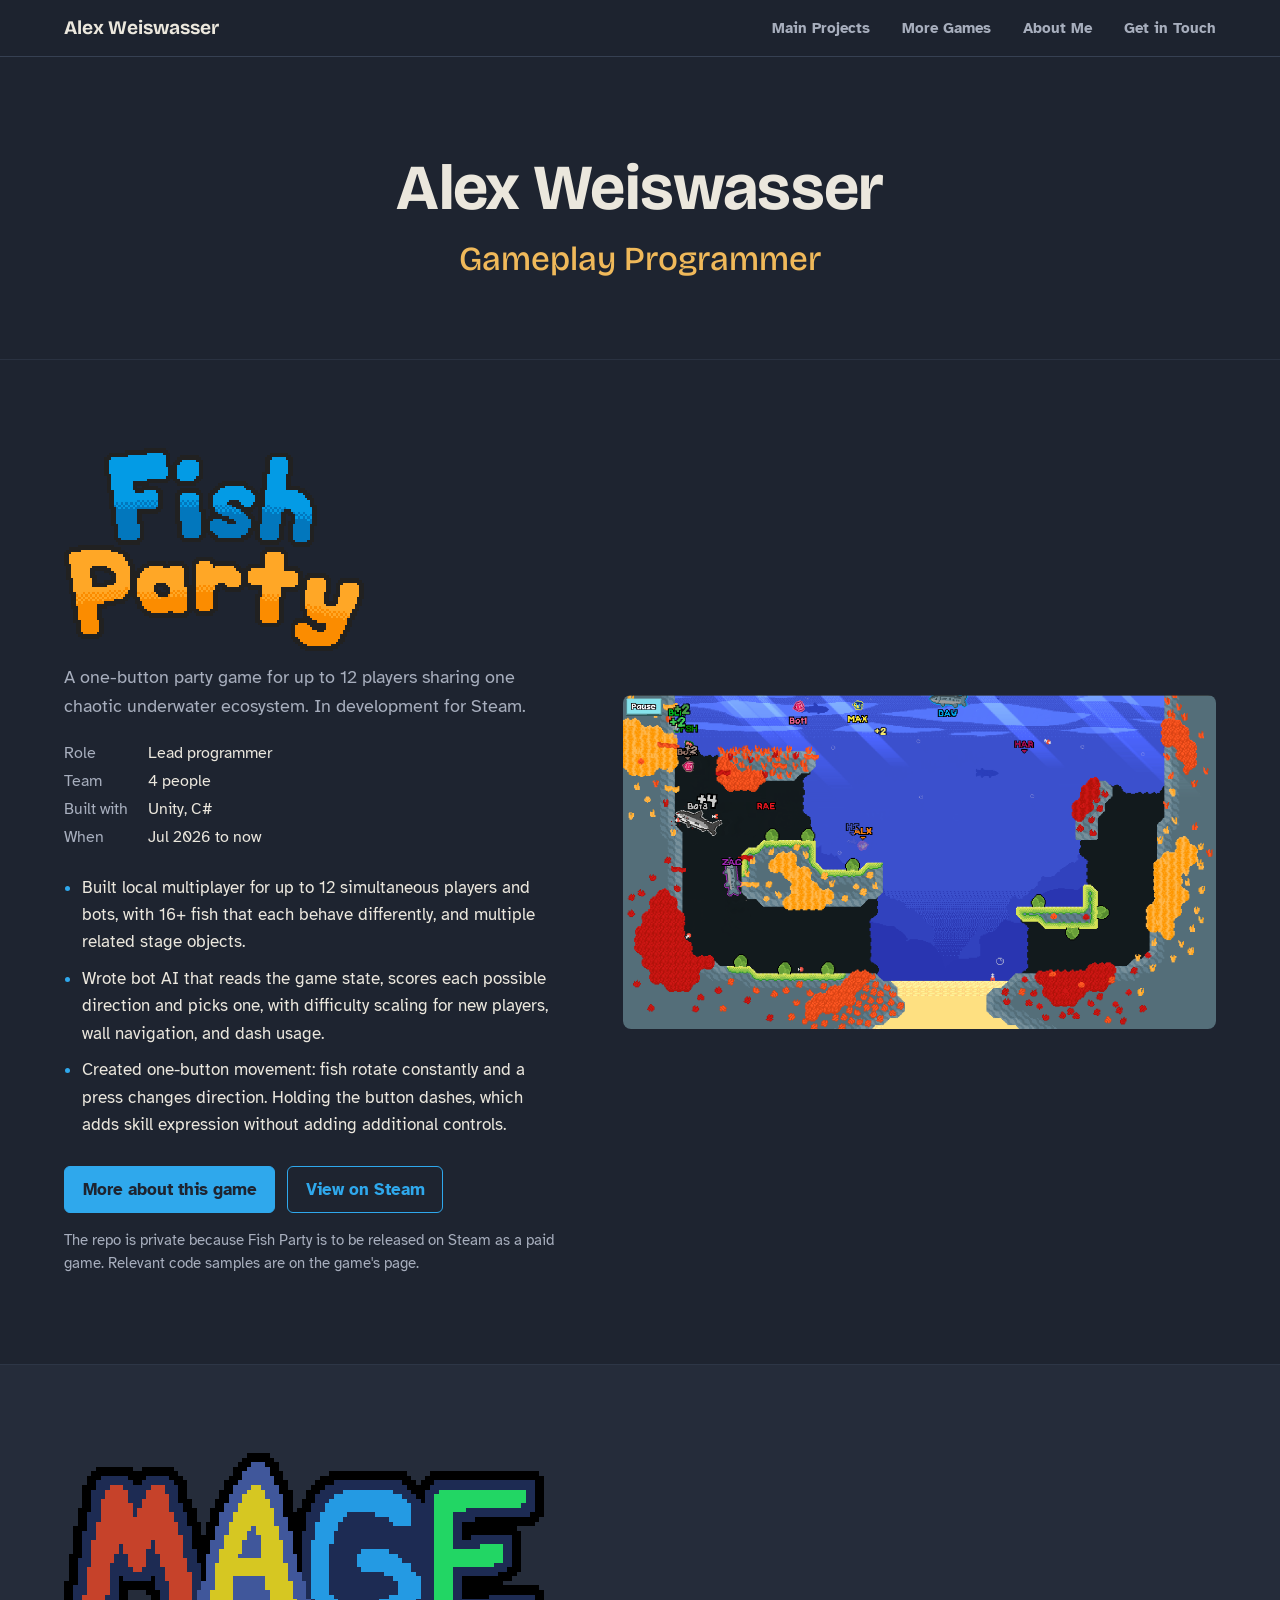
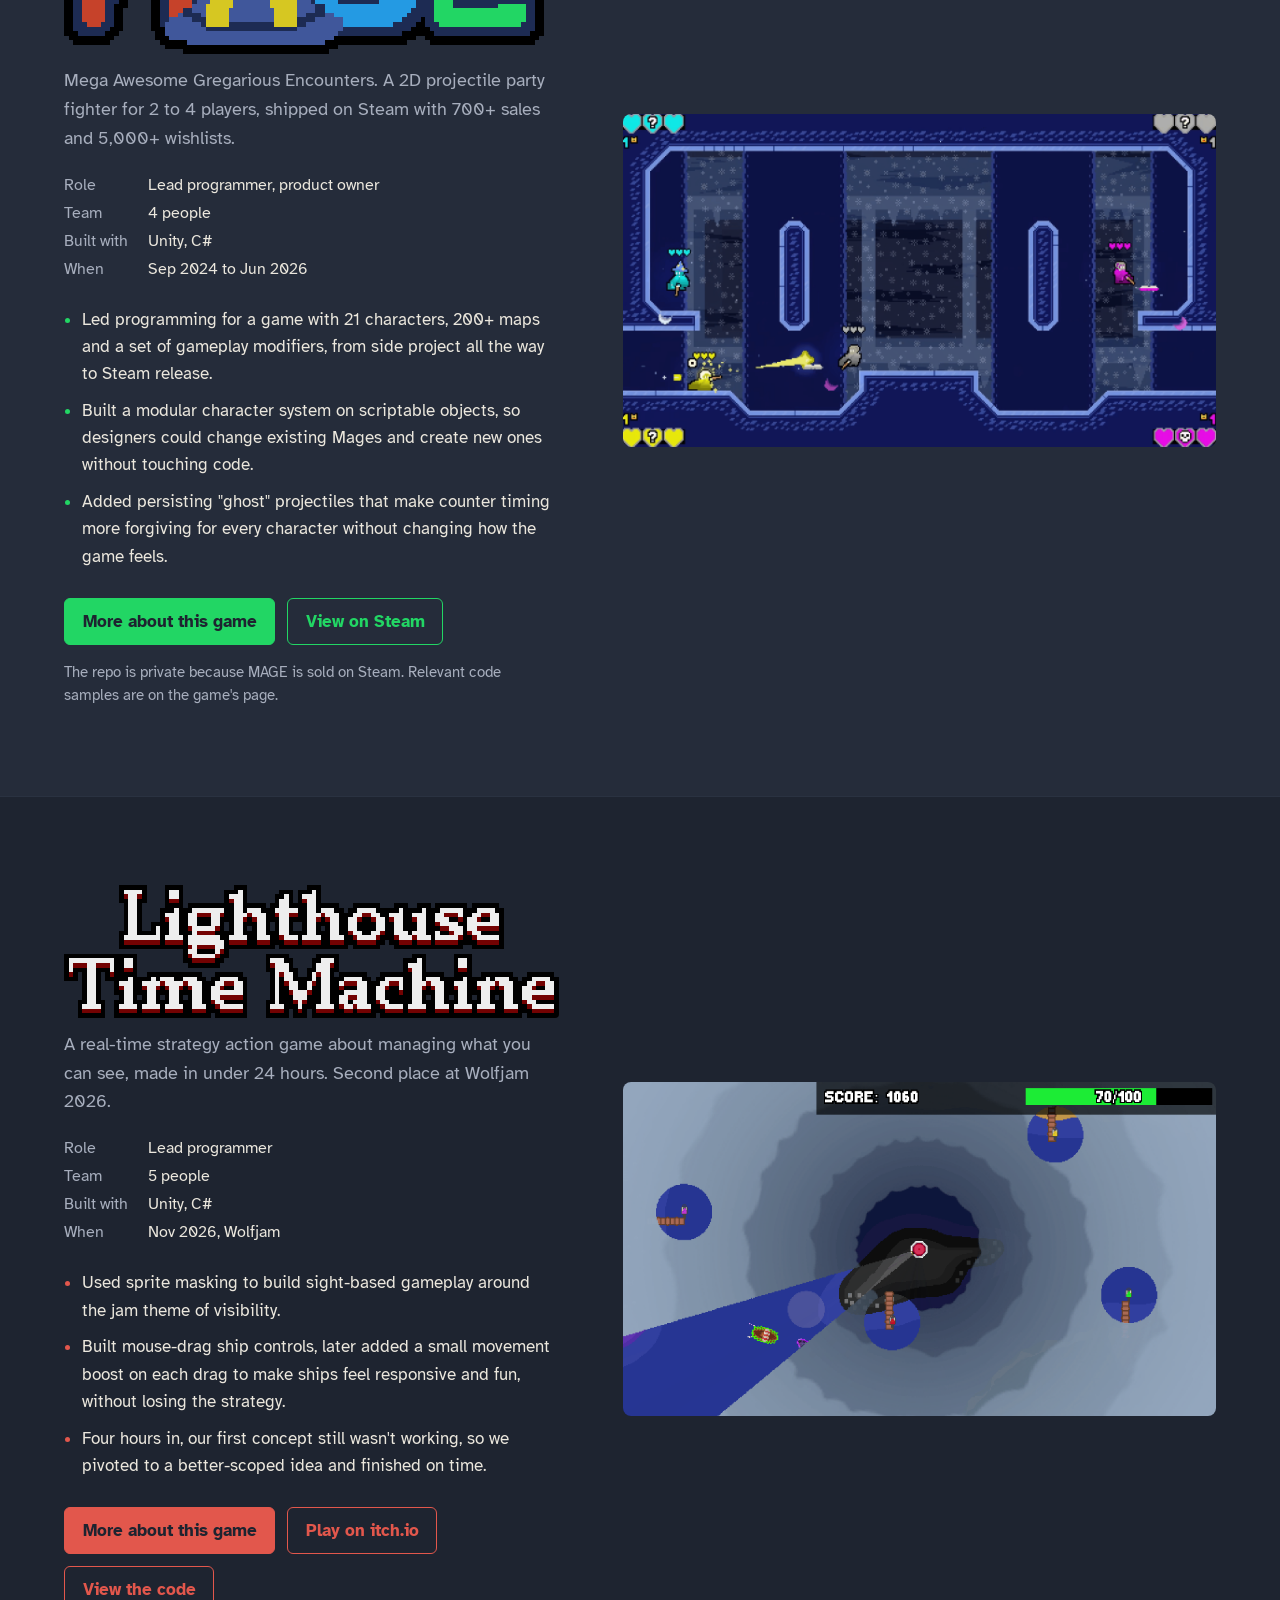
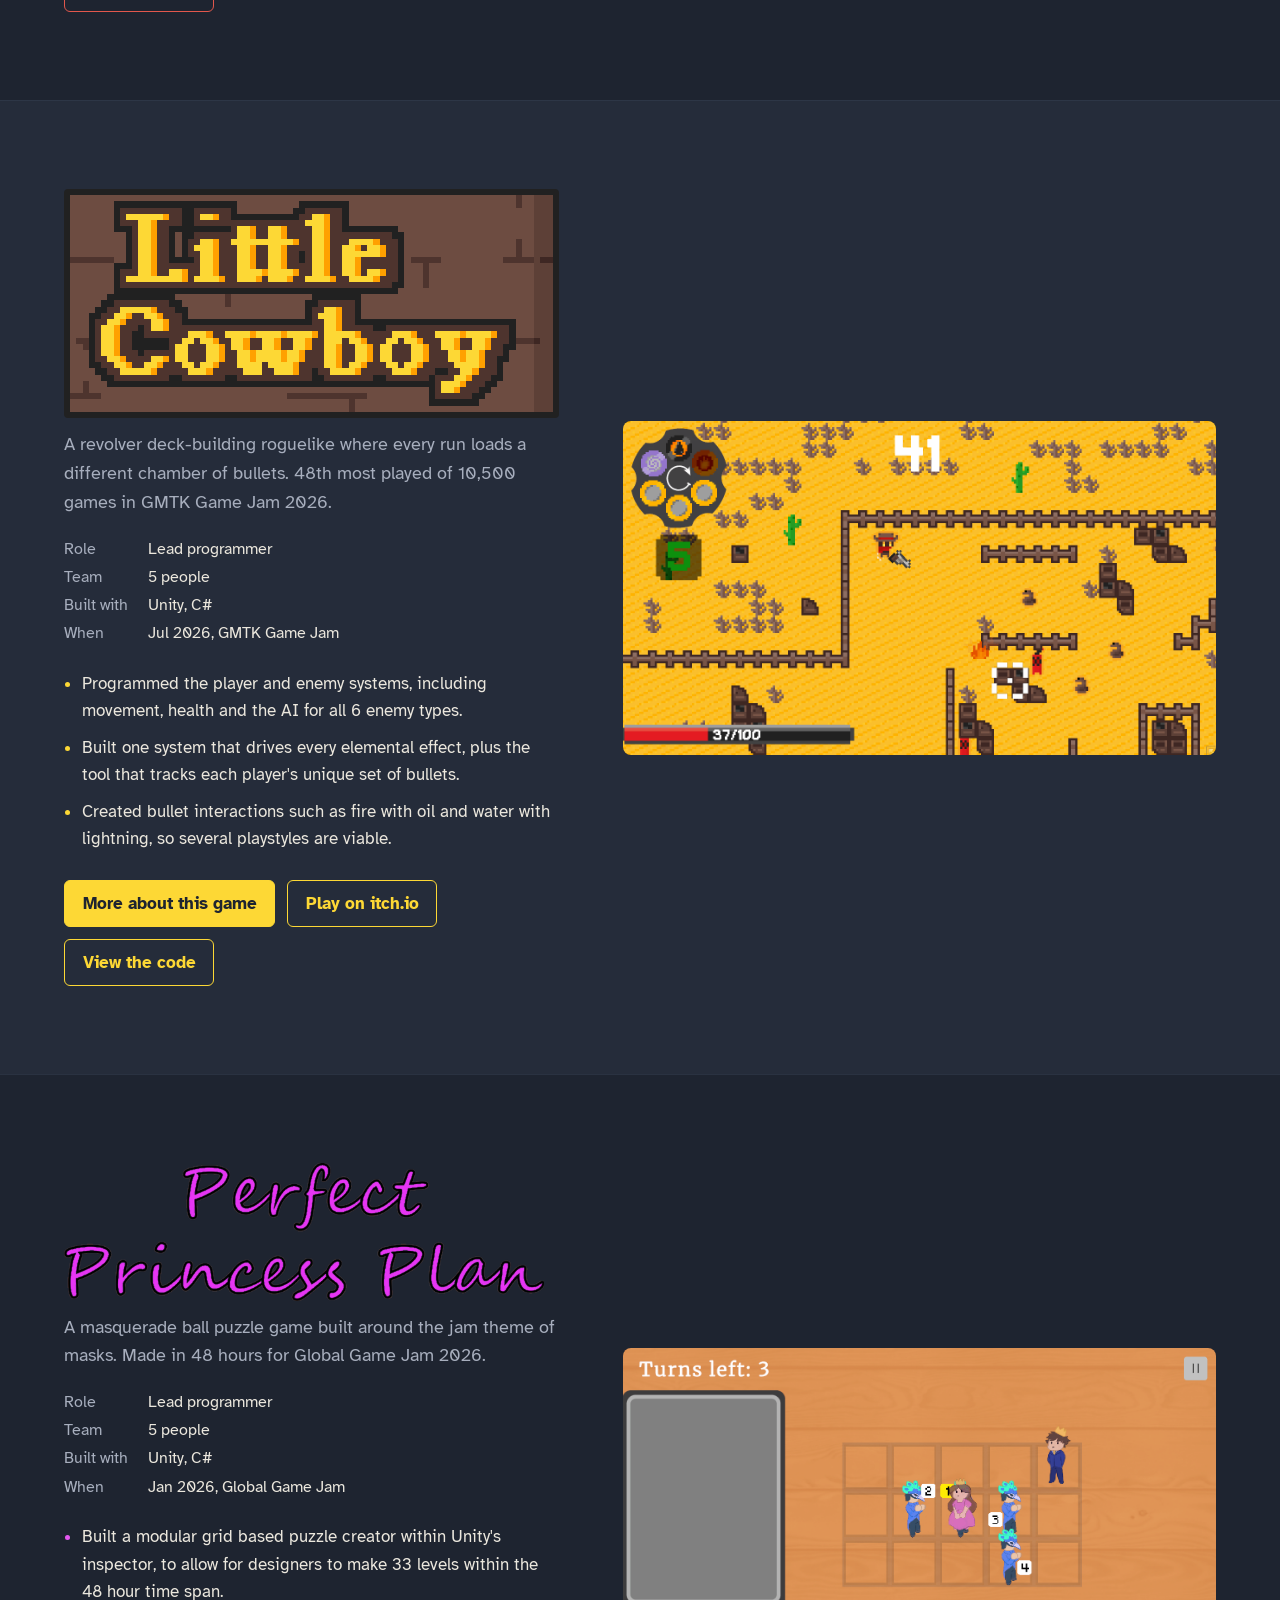
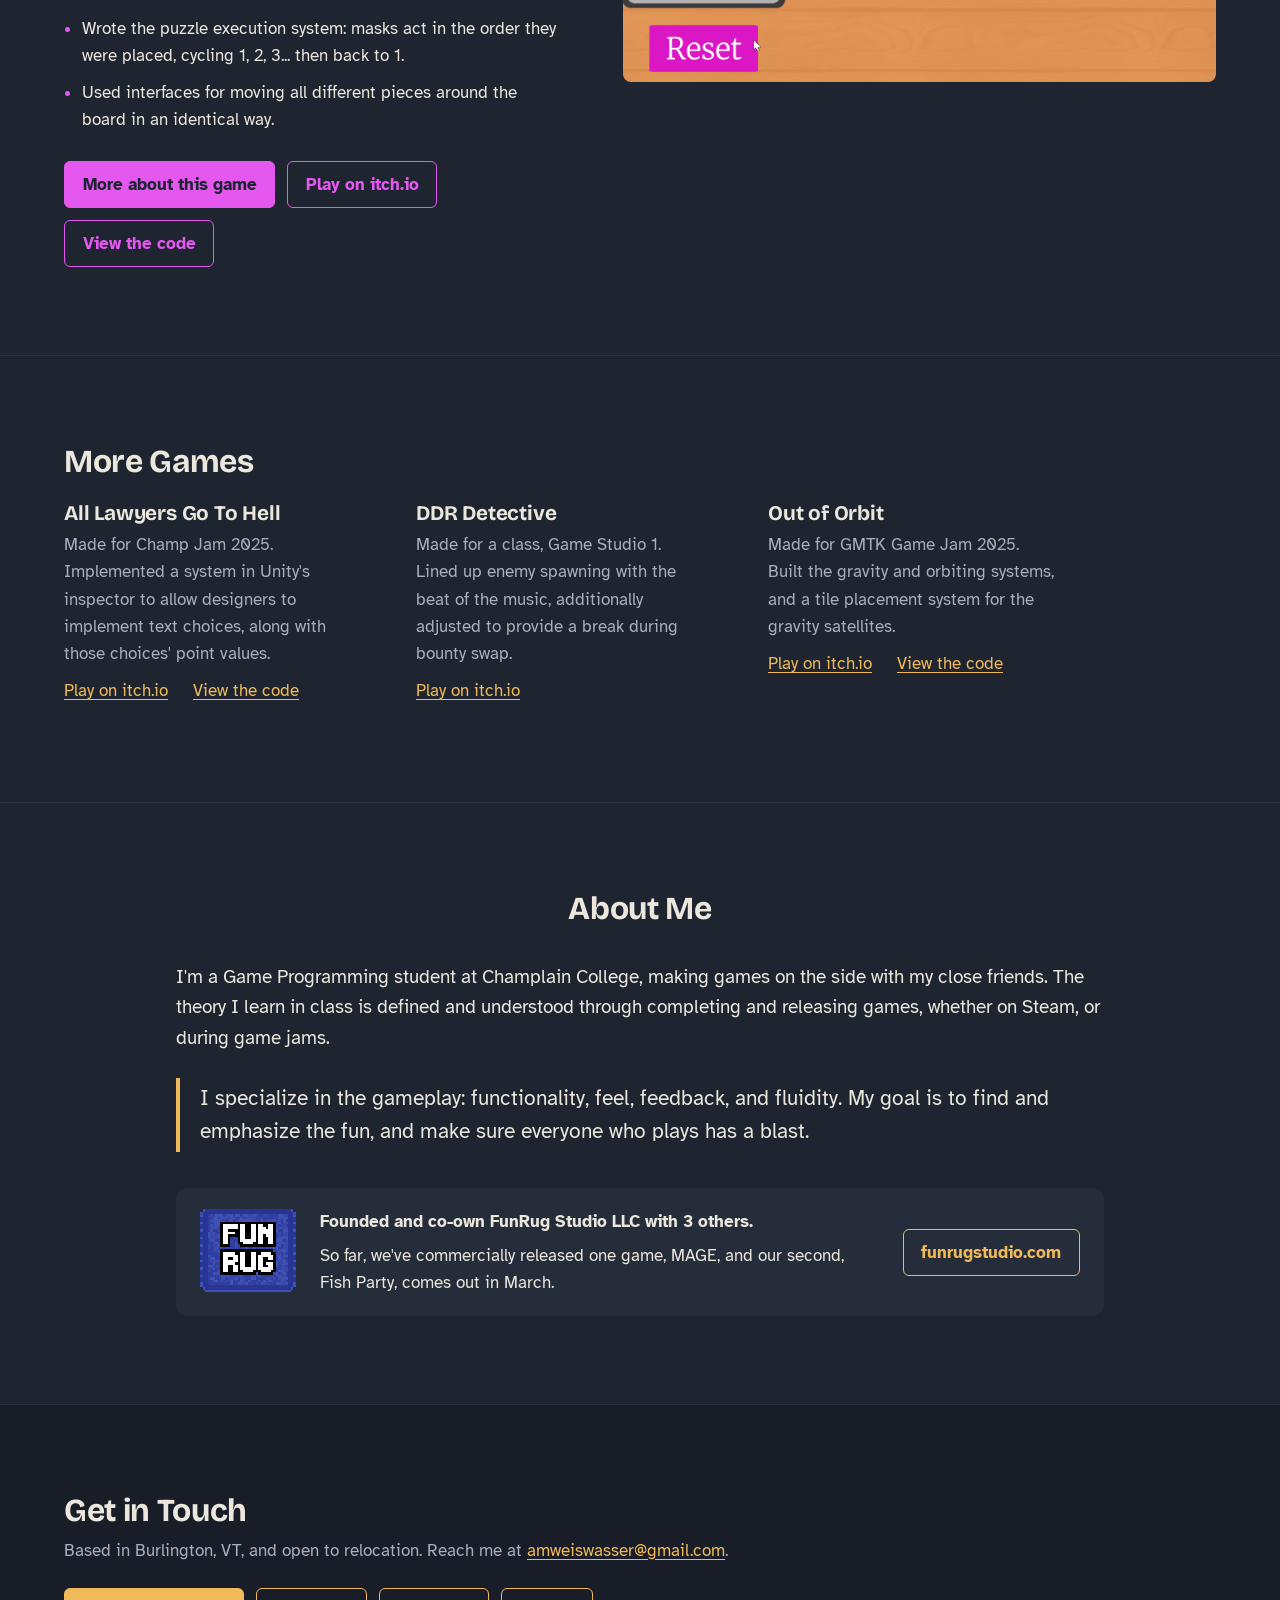
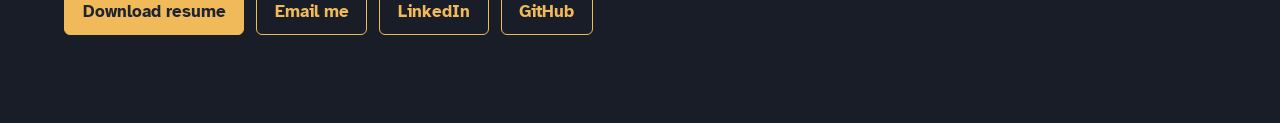
==== commit da6a266e: "Added in an image and changed some main menu and little cowboy formatting." ====
--- a/index.html
+++ b/index.html
@@ -31,10 +31,8 @@
 
 <main>
 
-  <!-- ============ MAIN PROJECTS ============ -->
-  <div class="band" id="projects">
-    <h2>Main Projects</h2>
-  </div>
+  <!-- ============ MAIN PROJECTS (the "Main Projects" link in the bar jumps here) ============ -->
+  <div id="projects"></div>
 
   <!-- ============ FISH PARTY ============ -->
   <!-- The color after --game: is this game's button color. Swap it for a color from the game's art. -->
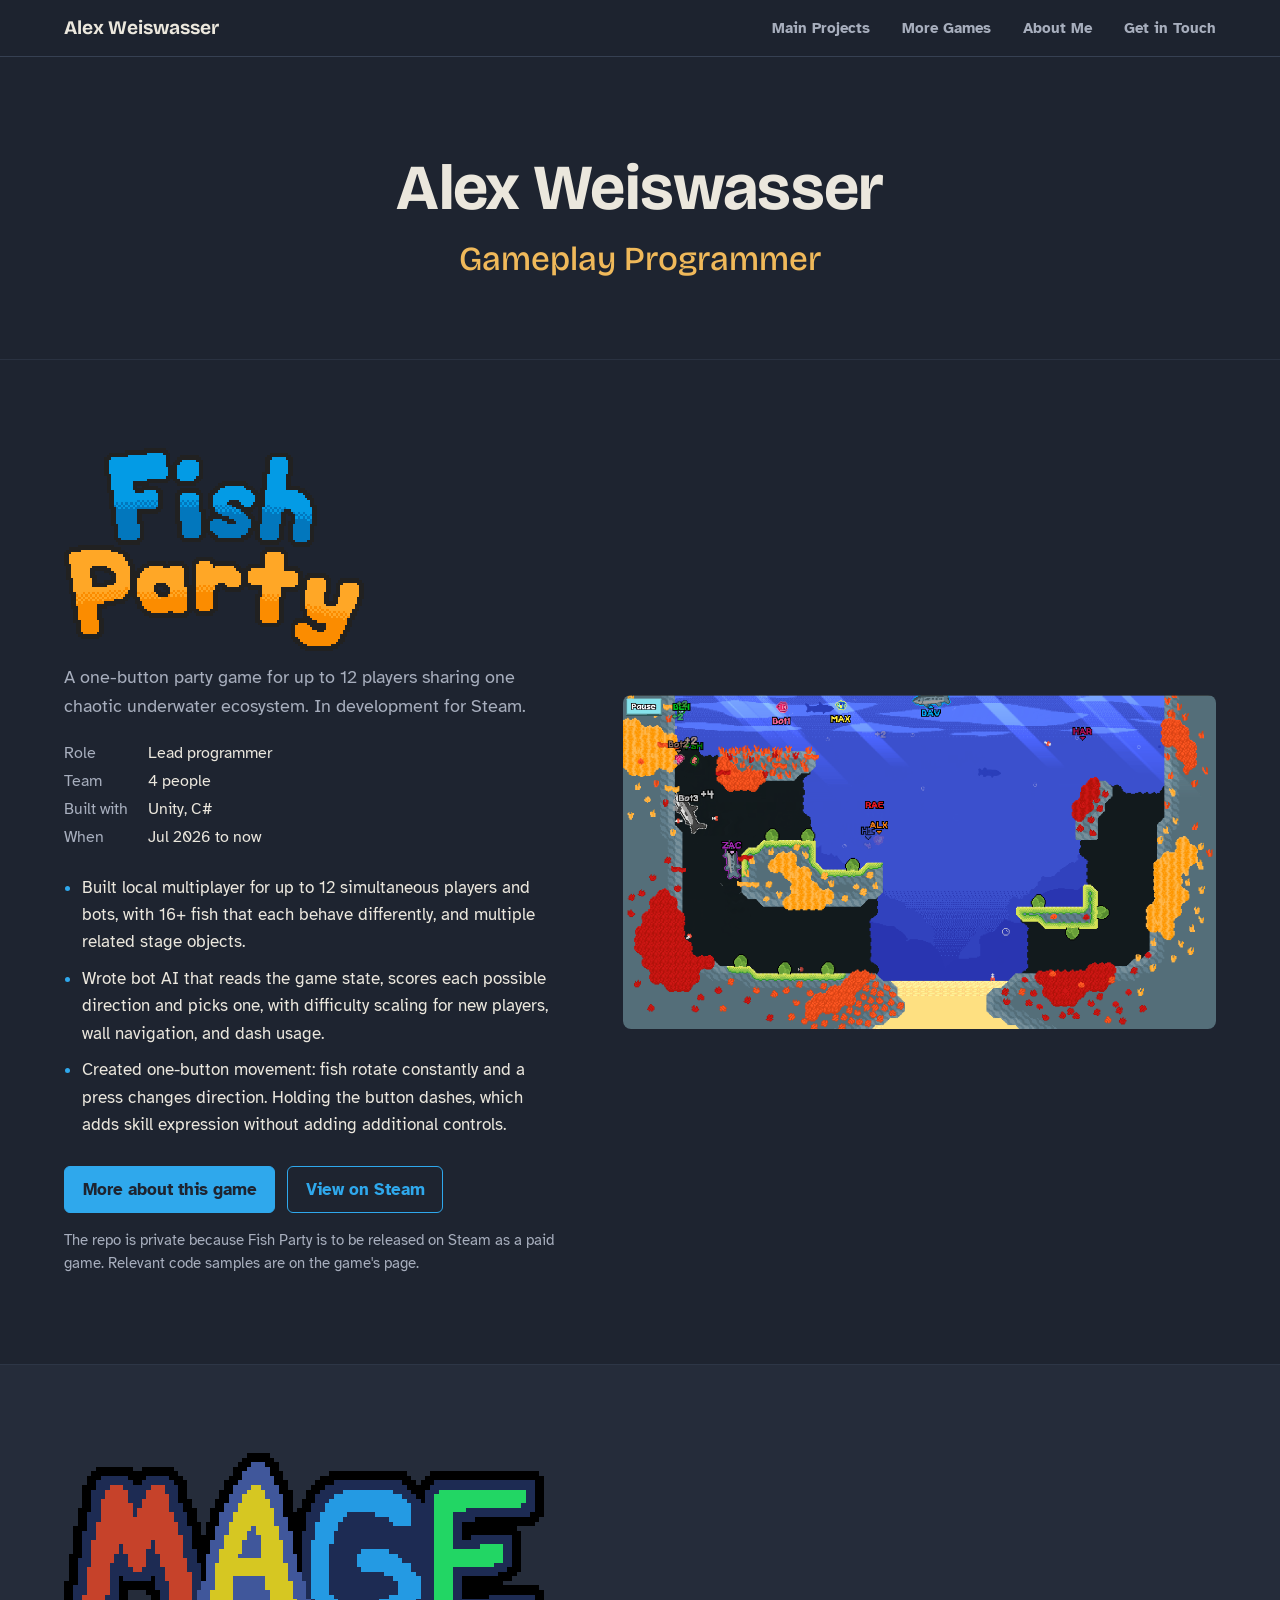
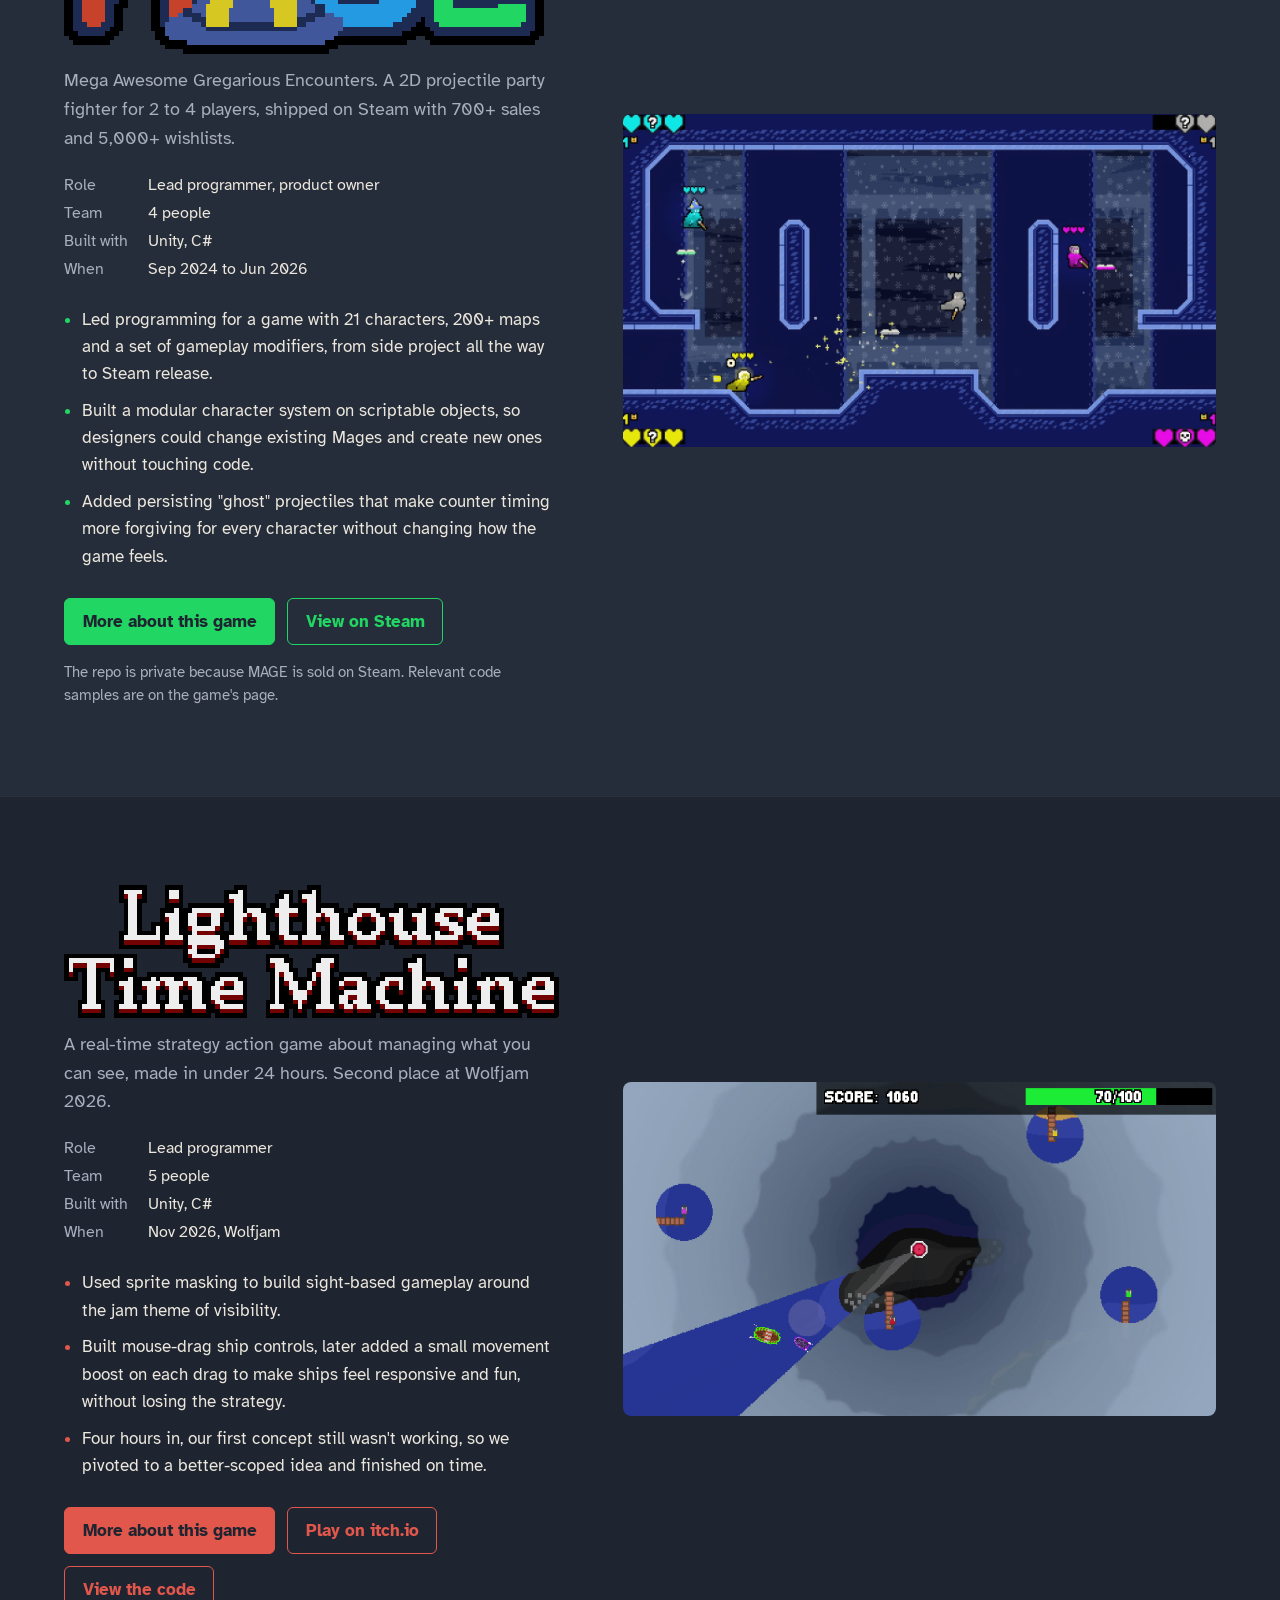
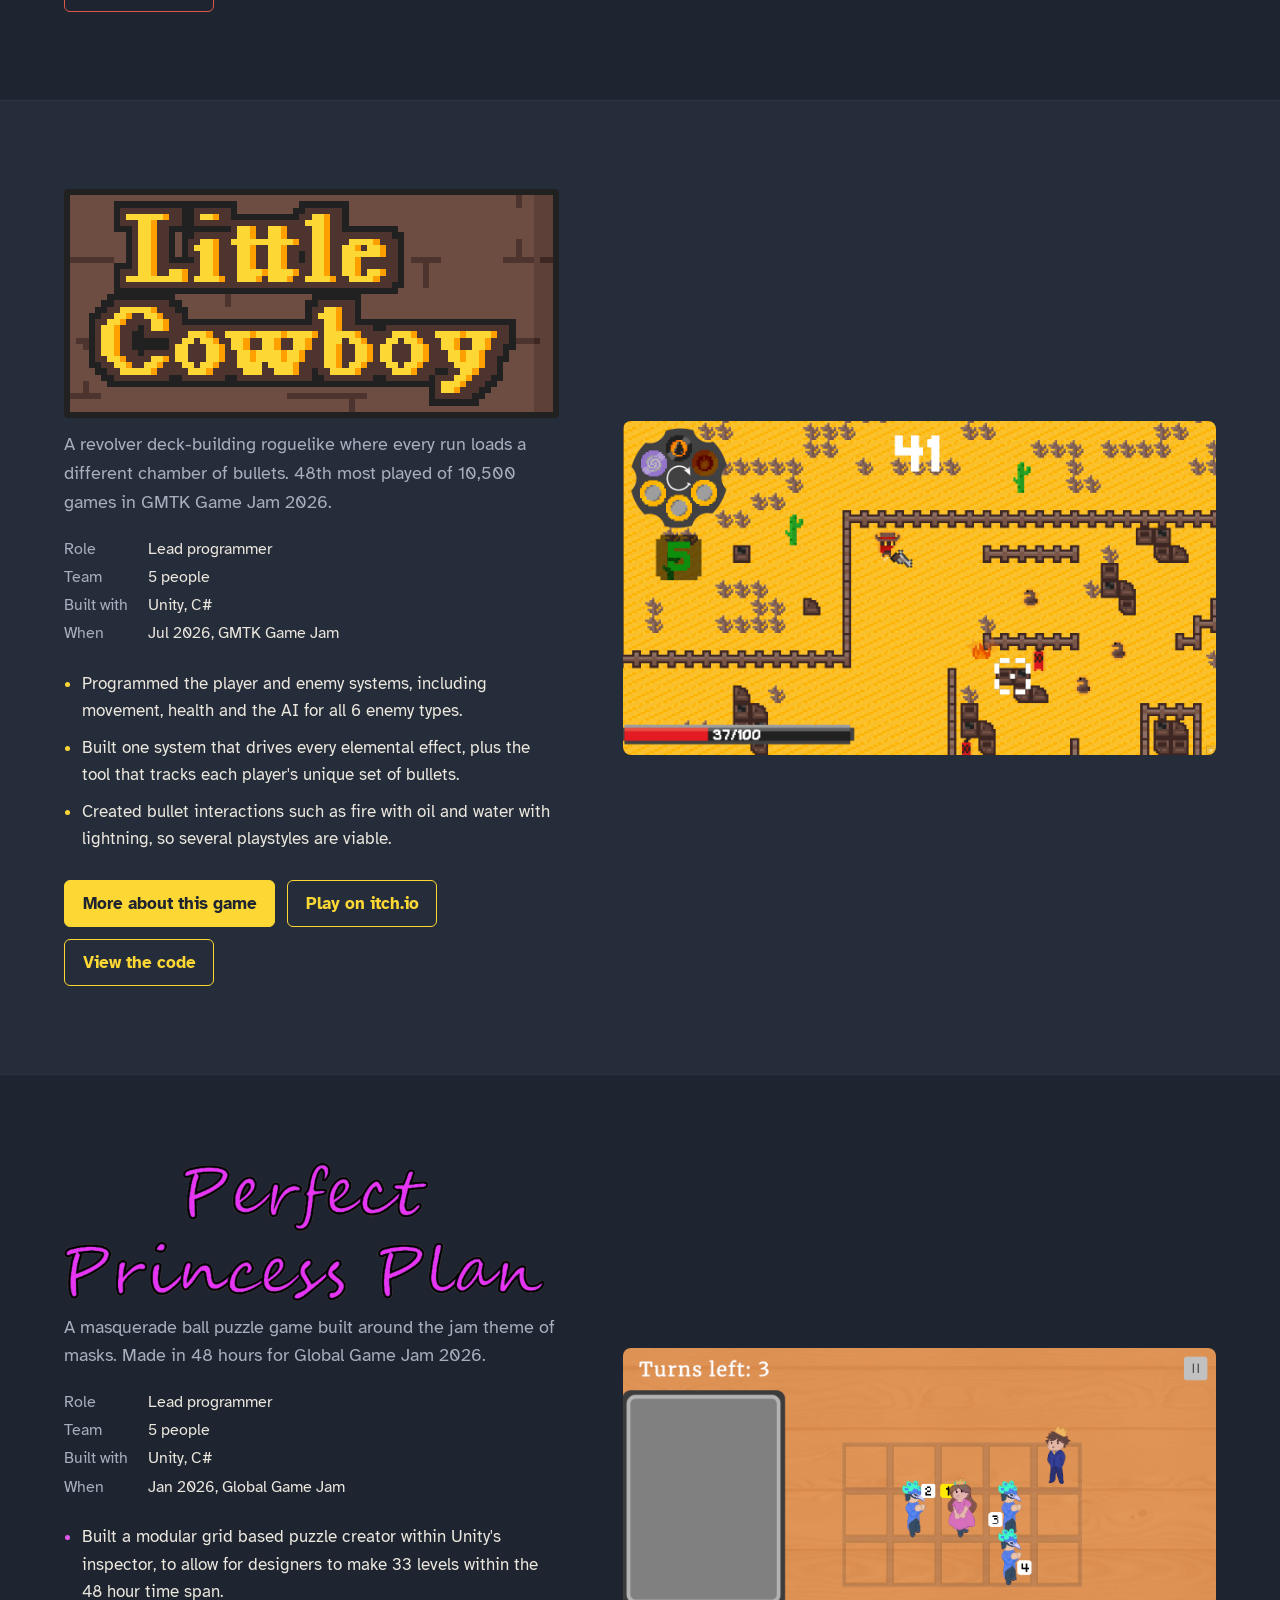
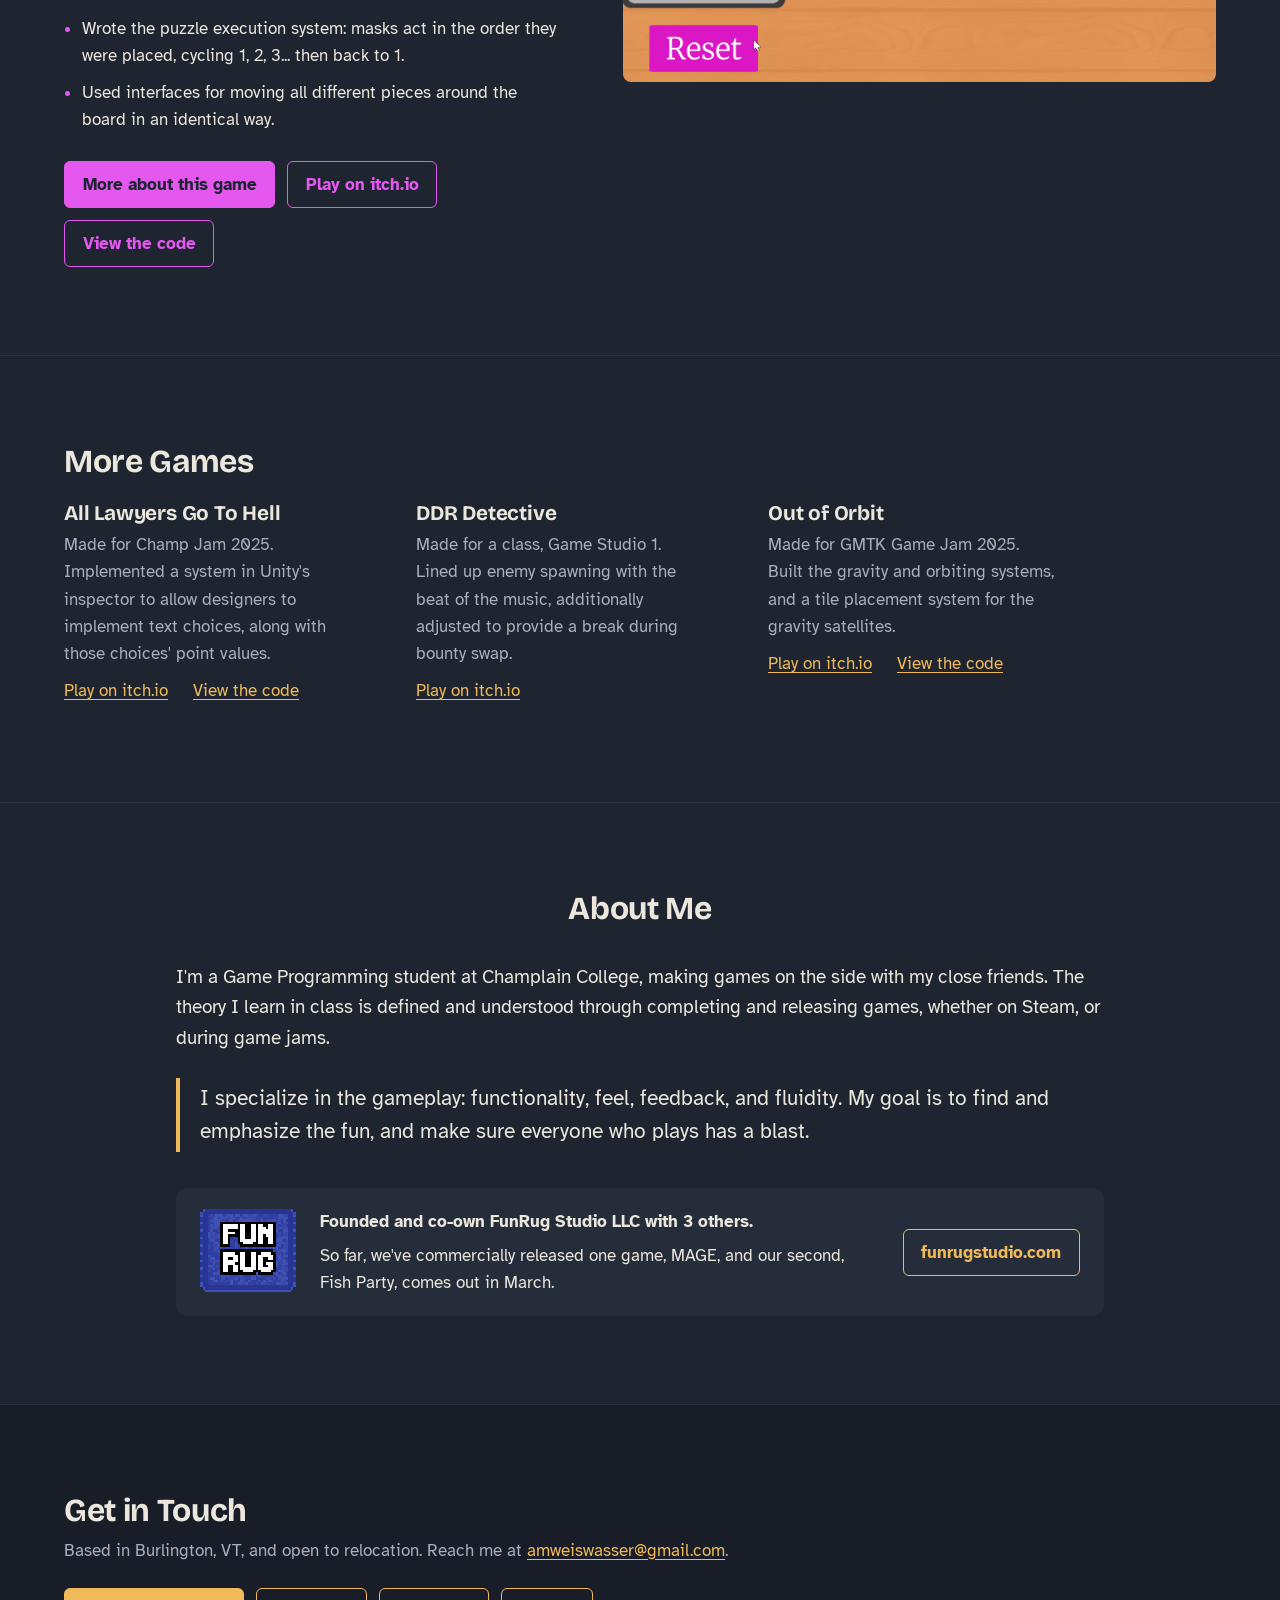
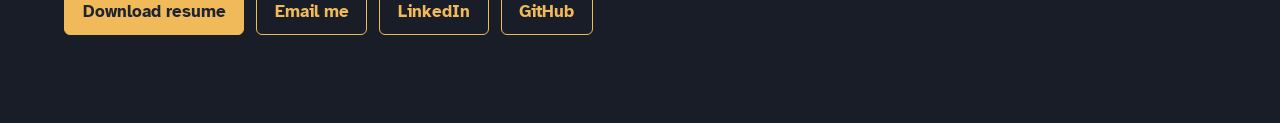
==== commit 42c868e2: "New gif efficiency and a gif for little cowboy." ====
--- a/index.html
+++ b/index.html
@@ -57,8 +57,8 @@
       </div>
       <p class="source-note">The repo is private because Fish Party is to be released on Steam as a paid game. Relevant code samples are on the game's page.</p>
     </div>
-    <figure class="media" data-file="media/fish-party.gif">
-      <img src="media/fish-party.gif" alt="Fish Party gameplay: a dozen fish chasing each other" onerror="this.parentNode.classList.add('missing'); this.remove()">
+    <figure class="media" data-alt="Fish Party gameplay: a dozen fish chasing each other" data-file="media/fish-party.gif">
+      <img loading="lazy" src="media/fish-party.gif" alt="Fish Party gameplay: a dozen fish chasing each other" onerror="this.parentNode.classList.add('missing'); this.remove()">
     </figure>
   </section>
 
@@ -84,8 +84,8 @@
       </div>
       <p class="source-note">The repo is private because MAGE is sold on Steam. Relevant code samples are on the game's page.</p>
     </div>
-    <figure class="media" data-file="media/mage.gif">
-      <img src="media/mage.gif" alt="MAGE gameplay: four mages trading projectiles" onerror="this.parentNode.classList.add('missing'); this.remove()">
+    <figure class="media" data-alt="MAGE gameplay: four mages trading projectiles" data-file="media/mage.gif">
+      <img loading="lazy" src="media/mage.gif" alt="MAGE gameplay: four mages trading projectiles" onerror="this.parentNode.classList.add('missing'); this.remove()">
     </figure>
   </section>
 
@@ -111,8 +111,8 @@
         <a class="button" href="https://github.com/AlexWeiswasser/WolfJam_2026" target="_blank" rel="noopener">View the code</a>
       </div>
     </div>
-    <figure class="media" data-file="media/lighthouse.gif">
-      <img src="media/lighthouse.gif" alt="Lighthouse Time Machine gameplay: dragging ships through a lit area" onerror="this.parentNode.classList.add('missing'); this.remove()">
+    <figure class="media" data-alt="Lighthouse Time Machine gameplay: dragging ships through a lit area" data-file="media/lighthouse.gif">
+      <img loading="lazy" src="media/lighthouse.gif" alt="Lighthouse Time Machine gameplay: dragging ships through a lit area" onerror="this.parentNode.classList.add('missing'); this.remove()">
     </figure>
   </section>
 
@@ -138,8 +138,8 @@
         <a class="button" href="https://github.com/AlexWeiswasser/GMTKGameJam2026" target="_blank" rel="noopener">View the code</a>
       </div>
     </div>
-    <figure class="media" data-file="media/little-cowboy.gif">
-      <img src="media/little-cowboy.gif" alt="Little Cowboy gameplay: firing elemental bullets at enemies" onerror="this.parentNode.classList.add('missing'); this.remove()">
+    <figure class="media" data-alt="Little Cowboy gameplay: firing elemental bullets at enemies" data-file="media/little-cowboy.gif">
+      <img loading="lazy" src="media/little-cowboy.gif" alt="Little Cowboy gameplay: firing elemental bullets at enemies" onerror="this.parentNode.classList.add('missing'); this.remove()">
     </figure>
   </section>
 
@@ -165,8 +165,8 @@
         <a class="button" href="https://github.com/AlexWeiswasser/GlobalGameJam2026" target="_blank" rel="noopener">View the code</a>
       </div>
     </div>
-    <figure class="media" data-file="media/perfect-princess-plan.gif">
-      <img src="media/perfect-princess-plan.gif" alt="Perfect Princess Plan gameplay: placing masks on a ballroom puzzle grid" onerror="this.parentNode.classList.add('missing'); this.remove()">
+    <figure class="media" data-alt="Perfect Princess Plan gameplay: placing masks on a ballroom puzzle grid" data-file="media/perfect-princess-plan.gif">
+      <img loading="lazy" src="media/perfect-princess-plan.gif" alt="Perfect Princess Plan gameplay: placing masks on a ballroom puzzle grid" onerror="this.parentNode.classList.add('missing'); this.remove()">
     </figure>
   </section>
 
@@ -238,5 +238,7 @@
   </div>
 </footer>
 
+<!-- Lets each game's clip be a video, a GIF or a still image, and loads it only when scrolled near -->
+<script src="code.js"></script>
 </body>
 </html>
--- a/style.css
+++ b/style.css
@@ -416,7 +416,7 @@
   display: flex;
   justify-content: center;
 }
-.hero-shot img {
+.hero-shot img, .hero-shot video {
   width: auto;
   height: auto;
   max-width: 100%;
@@ -482,7 +482,7 @@
   display: flex;
   justify-content: center;
 }
-.shot .media img {
+.shot .media img, .shot .media video {
   width: auto;
   height: auto;
   max-width: 100%;
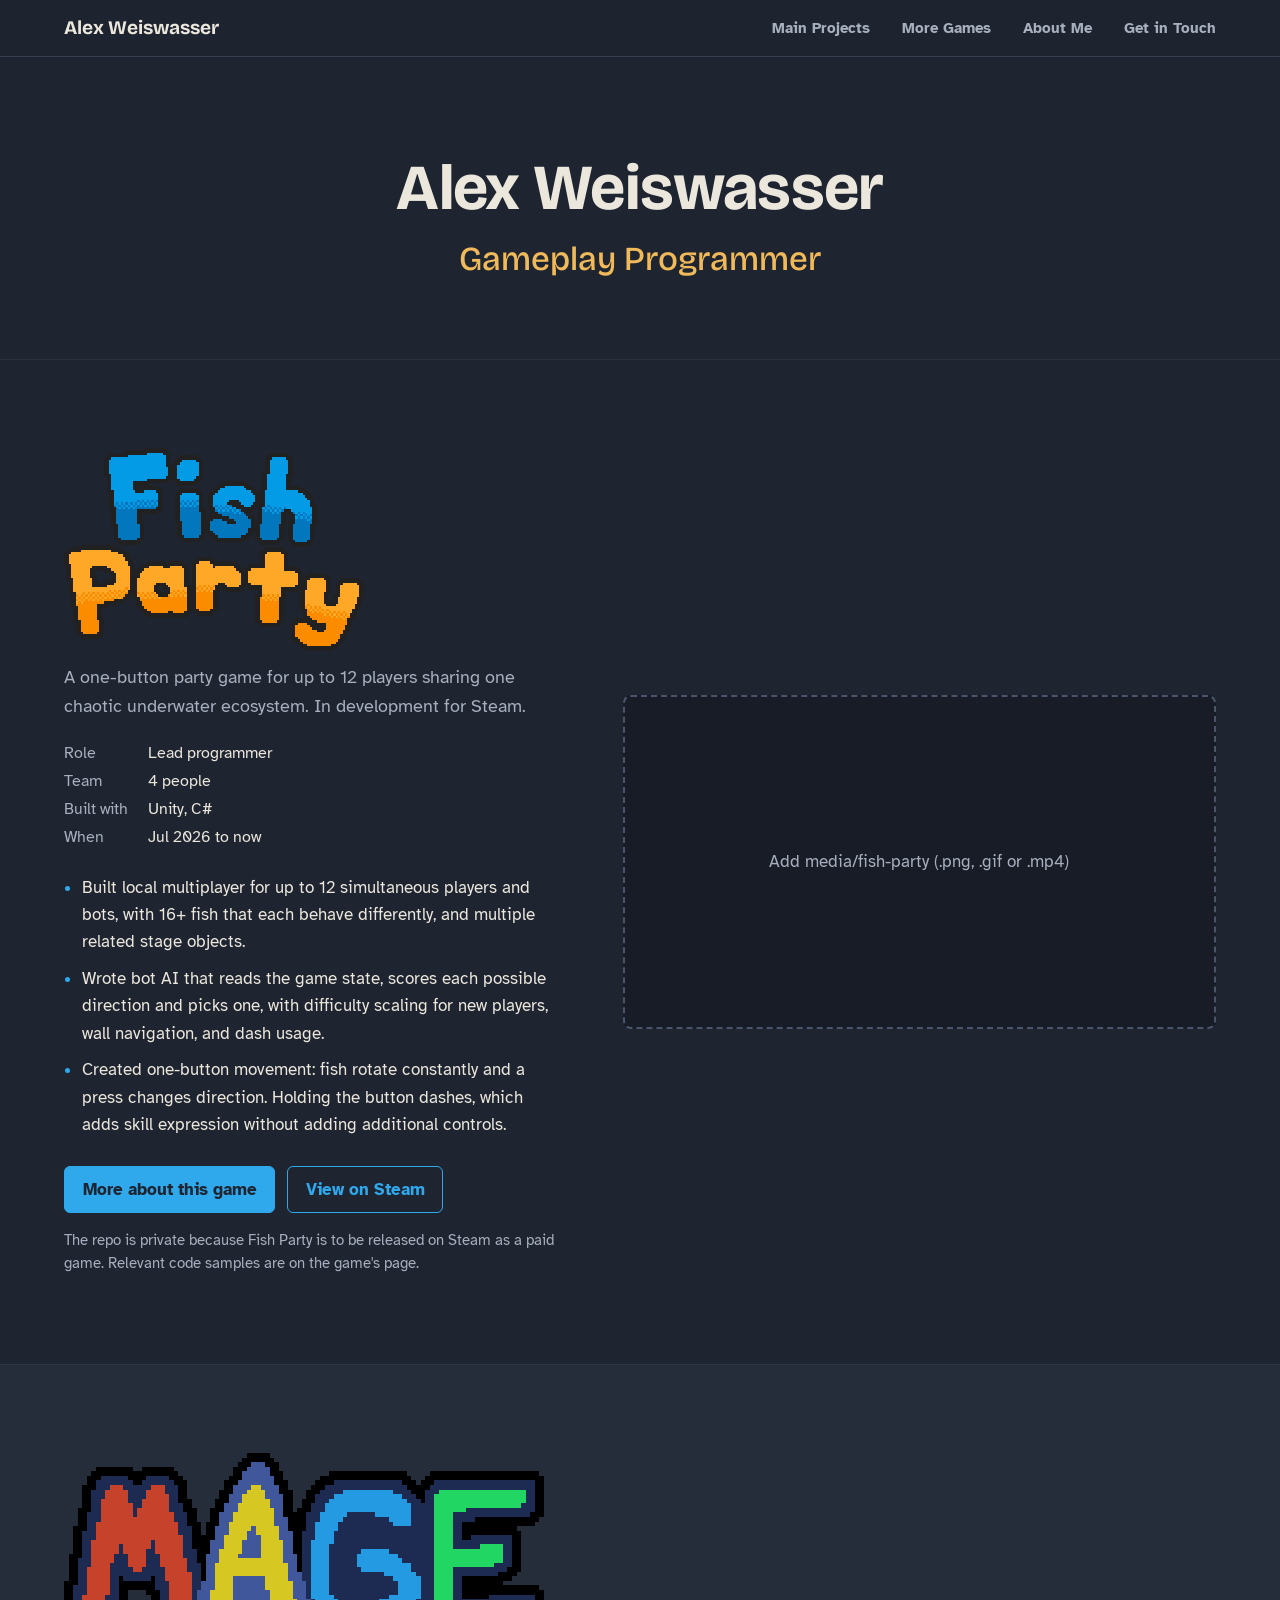
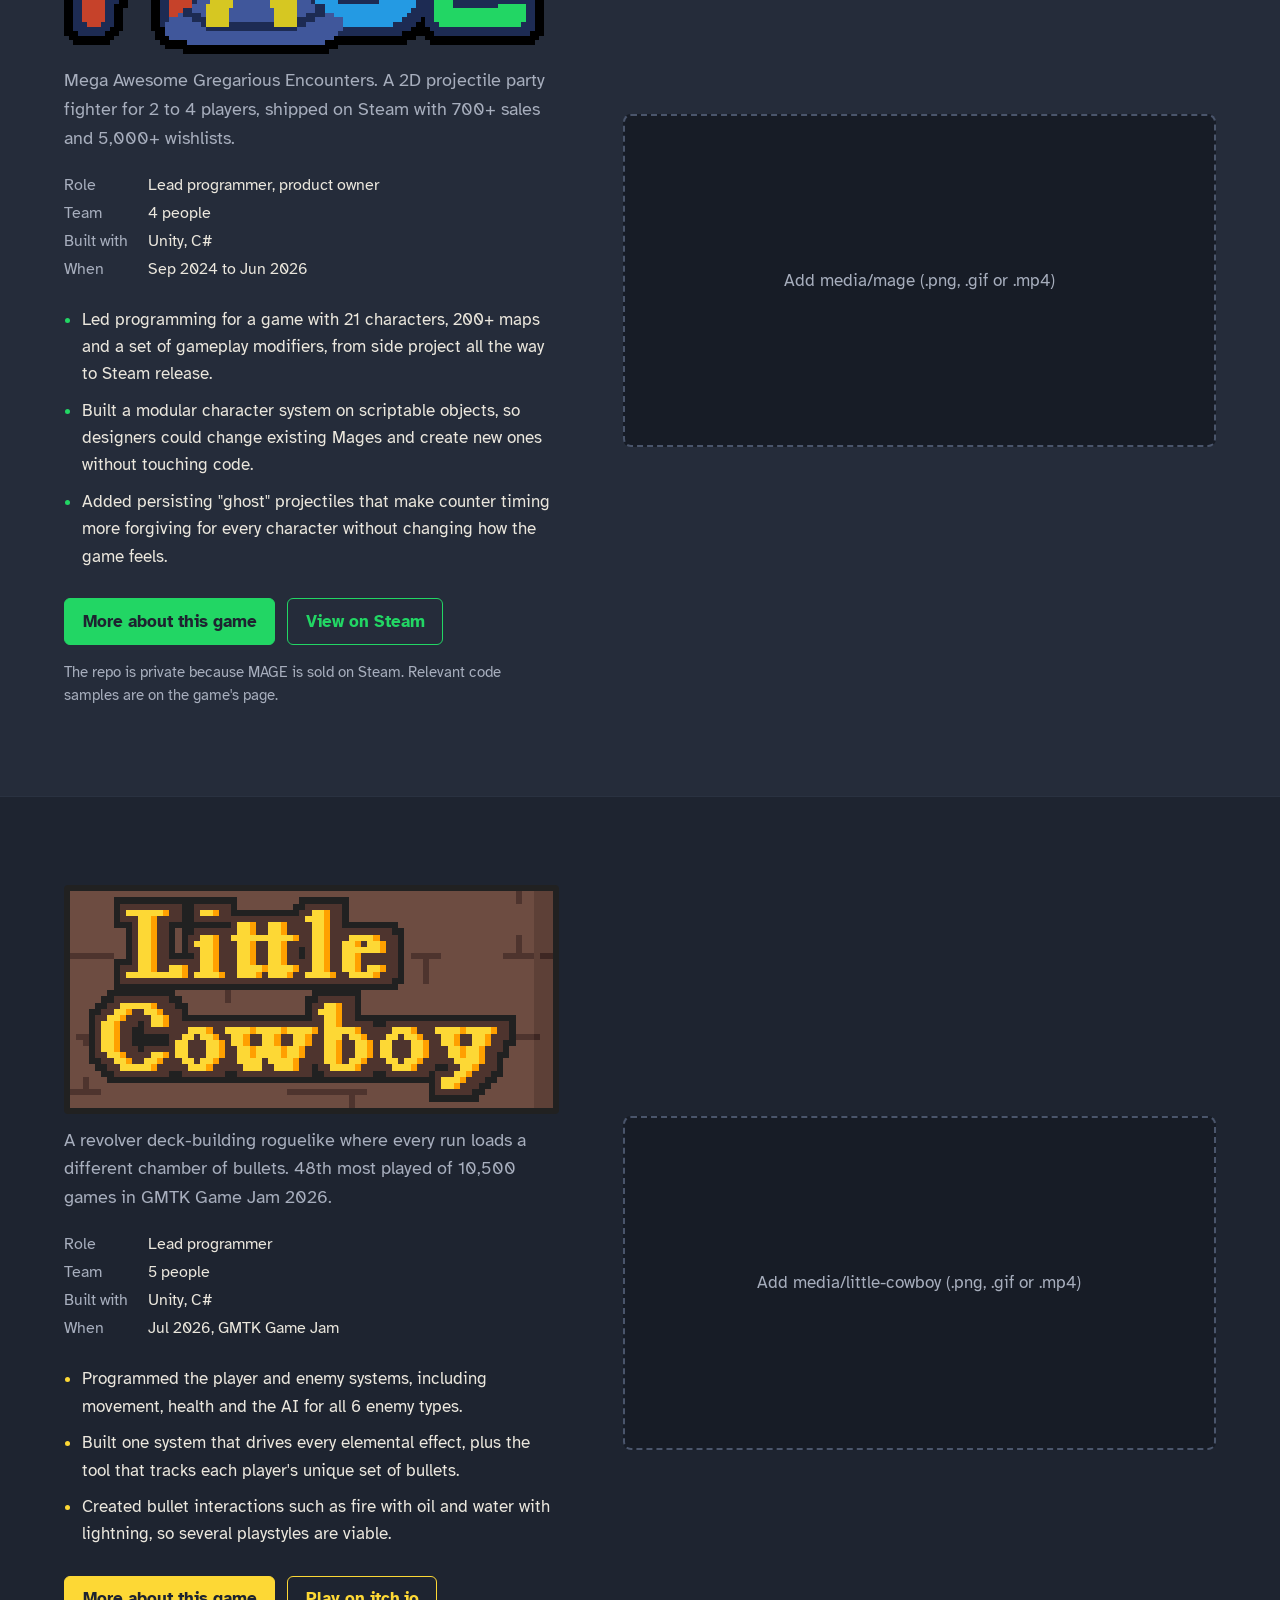
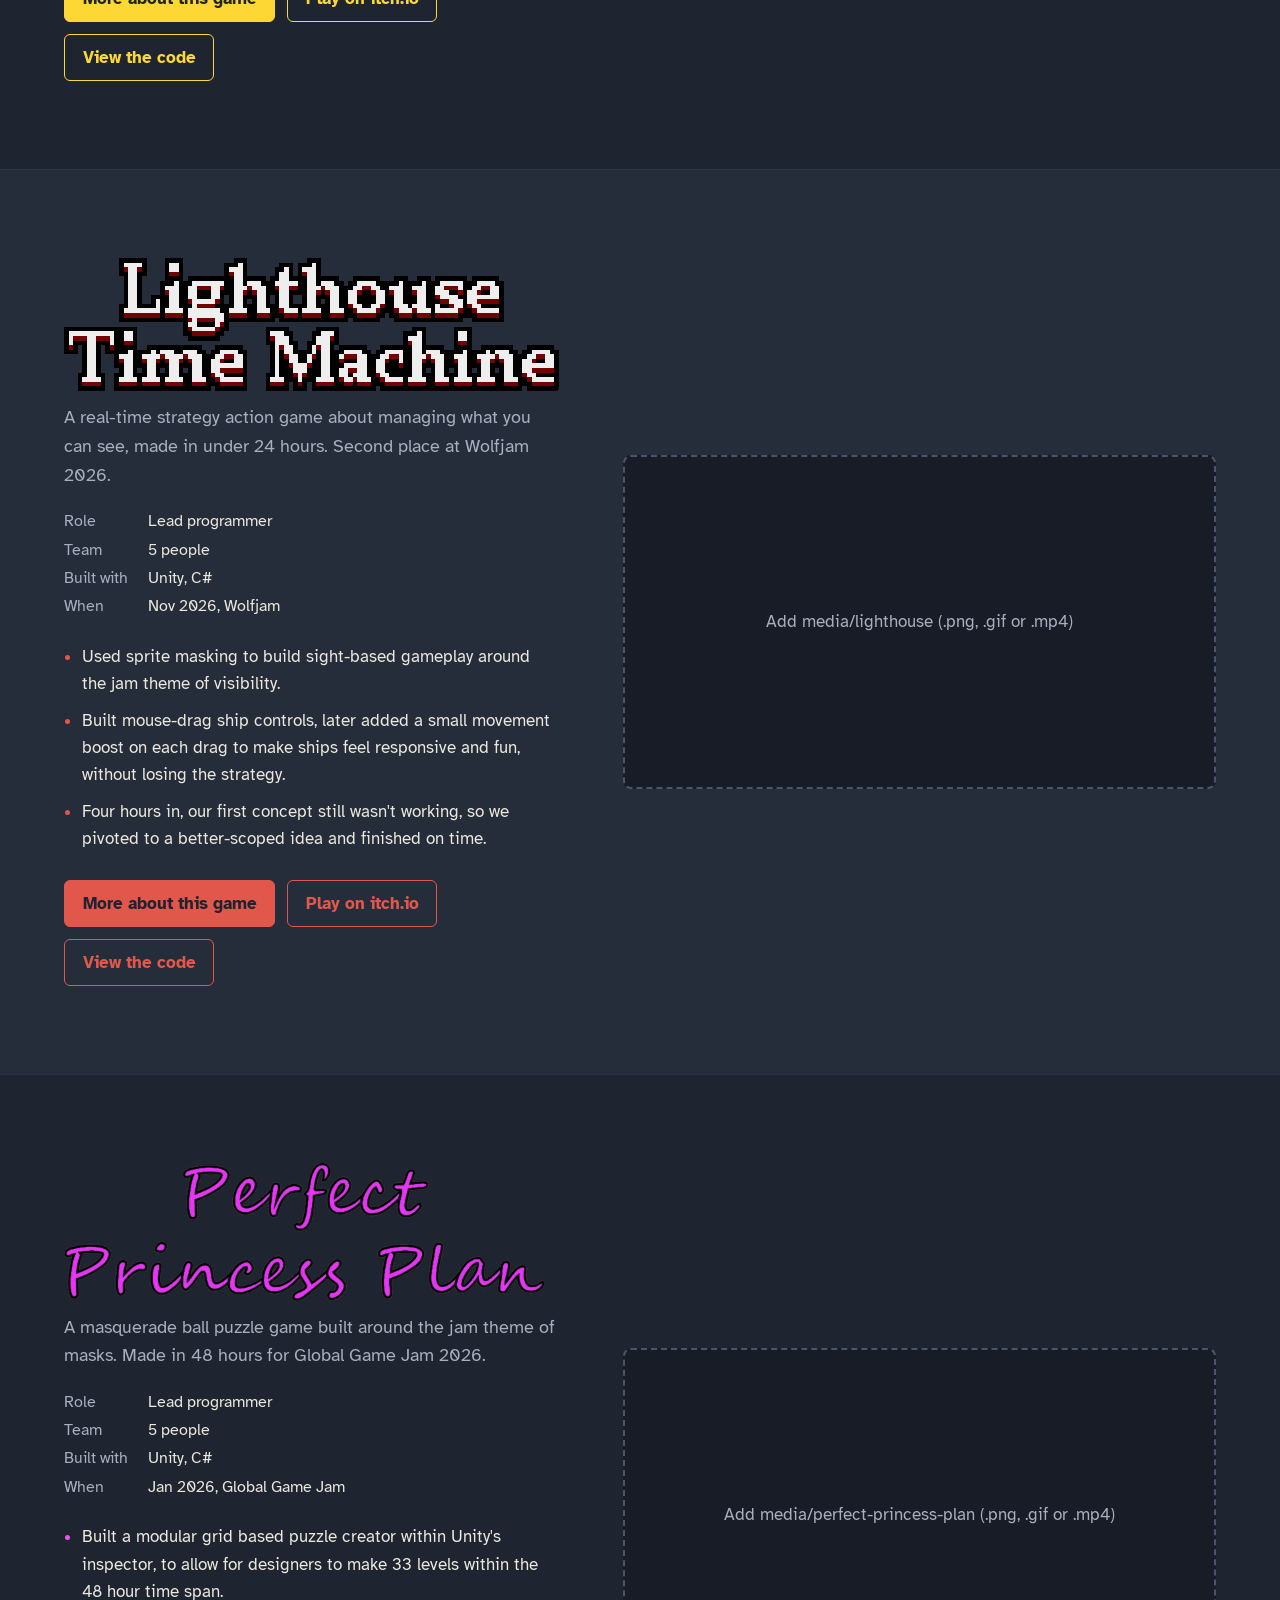
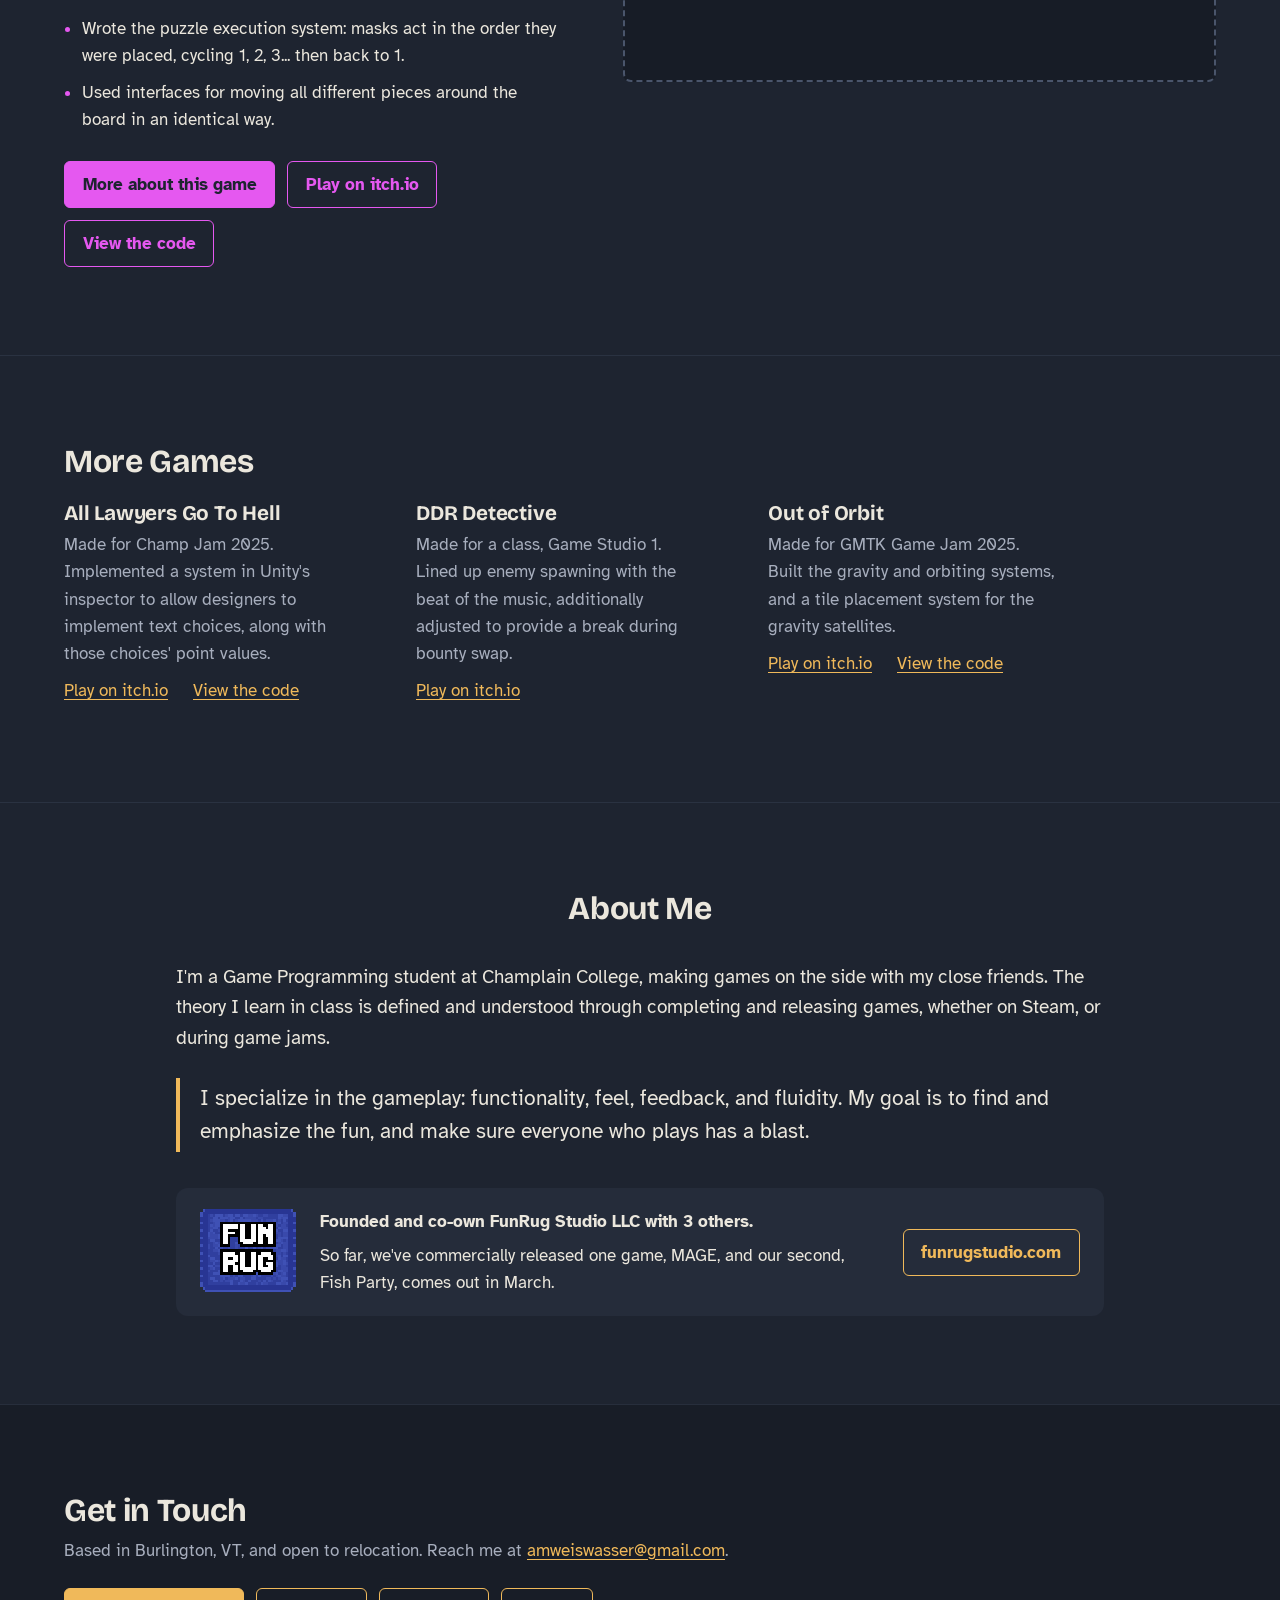
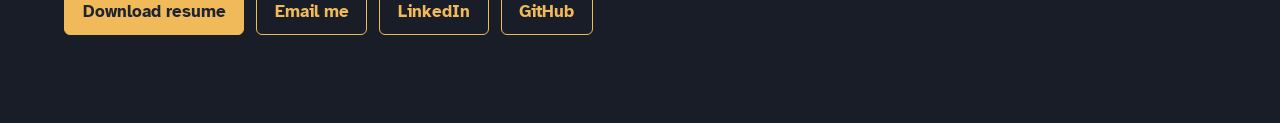
==== commit 85e3fce2: "Changed the order of lighthouse time machine and little cowboy." ====
--- a/index.html
+++ b/index.html
@@ -89,6 +89,33 @@
     </figure>
   </section>
 
+  <!-- ============ LITTLE COWBOY ============ -->
+  <section class="game" id="little-cowboy" style="--game: #fdd835">
+    <div class="text">
+      <h2><img class="title-art" width="540" src="media/little-cowboy-title.png" alt="Little Cowboy"></h2>
+      <p class="pitch">A revolver deck-building roguelike where every run loads a different chamber of bullets. 48th most played of 10,500 games in GMTK Game Jam 2026.</p>
+      <dl class="facts">
+        <dt>Role</dt><dd>Lead programmer</dd>
+        <dt>Team</dt><dd>5 people</dd>
+        <dt>Built with</dt><dd>Unity, C#</dd>
+        <dt>When</dt><dd>Jul 2026, GMTK Game Jam</dd>
+      </dl>
+      <ul>
+        <li>Programmed the player and enemy systems, including movement, health and the AI for all 6 enemy types.</li>
+        <li>Built one system that drives every elemental effect, plus the tool that tracks each player's unique set of bullets.</li>
+        <li>Created bullet interactions such as fire with oil and water with lightning, so several playstyles are viable.</li>
+      </ul>
+      <div class="links">
+        <a class="button primary" href="little-cowboy.html">More about this game</a>
+        <a class="button" href="https://funrug-studio.itch.io/little-cowboy" target="_blank" rel="noopener">Play on itch.io</a>
+        <a class="button" href="https://github.com/AlexWeiswasser/GMTKGameJam2026" target="_blank" rel="noopener">View the code</a>
+      </div>
+    </div>
+    <figure class="media" data-alt="Little Cowboy gameplay: firing elemental bullets at enemies" data-file="media/little-cowboy.gif">
+      <img loading="lazy" src="media/little-cowboy.gif" alt="Little Cowboy gameplay: firing elemental bullets at enemies" onerror="this.parentNode.classList.add('missing'); this.remove()">
+    </figure>
+  </section>
+
   <!-- ============ LIGHTHOUSE TIME MACHINE ============ -->
   <section class="game" id="lighthouse" style="--game: #e2574c">
     <div class="text">
@@ -113,33 +140,6 @@
     </div>
     <figure class="media" data-alt="Lighthouse Time Machine gameplay: dragging ships through a lit area" data-file="media/lighthouse.gif">
       <img loading="lazy" src="media/lighthouse.gif" alt="Lighthouse Time Machine gameplay: dragging ships through a lit area" onerror="this.parentNode.classList.add('missing'); this.remove()">
-    </figure>
-  </section>
-
-  <!-- ============ LITTLE COWBOY ============ -->
-  <section class="game" id="little-cowboy" style="--game: #fdd835">
-    <div class="text">
-      <h2><img class="title-art" width="540" src="media/little-cowboy-title.png" alt="Little Cowboy"></h2>
-      <p class="pitch">A revolver deck-building roguelike where every run loads a different chamber of bullets. 48th most played of 10,500 games in GMTK Game Jam 2026.</p>
-      <dl class="facts">
-        <dt>Role</dt><dd>Lead programmer</dd>
-        <dt>Team</dt><dd>5 people</dd>
-        <dt>Built with</dt><dd>Unity, C#</dd>
-        <dt>When</dt><dd>Jul 2026, GMTK Game Jam</dd>
-      </dl>
-      <ul>
-        <li>Programmed the player and enemy systems, including movement, health and the AI for all 6 enemy types.</li>
-        <li>Built one system that drives every elemental effect, plus the tool that tracks each player's unique set of bullets.</li>
-        <li>Created bullet interactions such as fire with oil and water with lightning, so several playstyles are viable.</li>
-      </ul>
-      <div class="links">
-        <a class="button primary" href="little-cowboy.html">More about this game</a>
-        <a class="button" href="https://funrug-studio.itch.io/little-cowboy" target="_blank" rel="noopener">Play on itch.io</a>
-        <a class="button" href="https://github.com/AlexWeiswasser/GMTKGameJam2026" target="_blank" rel="noopener">View the code</a>
-      </div>
-    </div>
-    <figure class="media" data-alt="Little Cowboy gameplay: firing elemental bullets at enemies" data-file="media/little-cowboy.gif">
-      <img loading="lazy" src="media/little-cowboy.gif" alt="Little Cowboy gameplay: firing elemental bullets at enemies" onerror="this.parentNode.classList.add('missing'); this.remove()">
     </figure>
   </section>
 
--- a/style.css
+++ b/style.css
@@ -465,7 +465,10 @@
   margin: 0;
 }
 /* A section with no code (text only): the image sits beside the text */
-.part:not(:has(.code-tabs)) > .shot { grid-row: 1; align-self: start; }
+.part:not(:has(.code-tabs)) > .shot { grid-row: 1; align-self: center; }
+/* ...and is shorter, so it doesn't leave a gap under the text. Change max-height to resize it. */
+.part:not(:has(.code-tabs)) > .shot .media img,
+.part:not(:has(.code-tabs)) > .shot .media video { max-height: 20rem; }
 
 .shot figcaption {
   text-align: center;
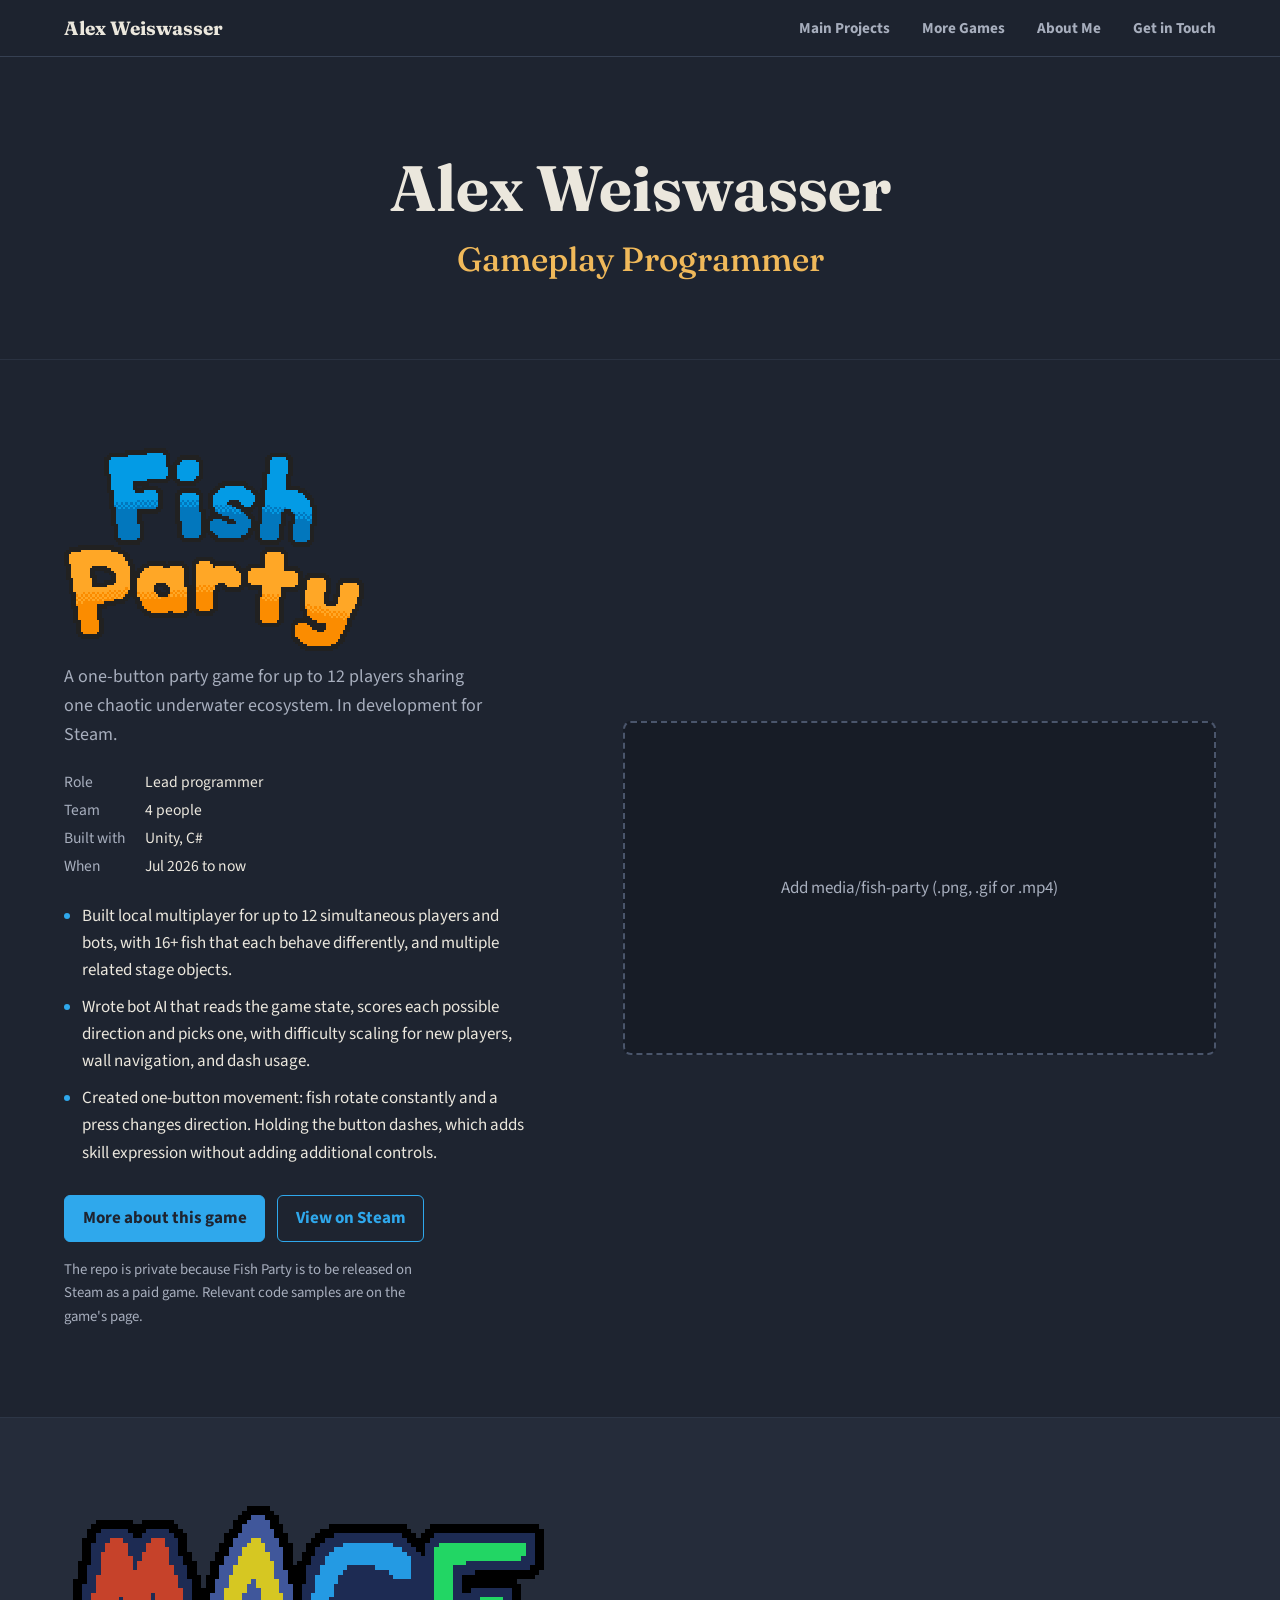
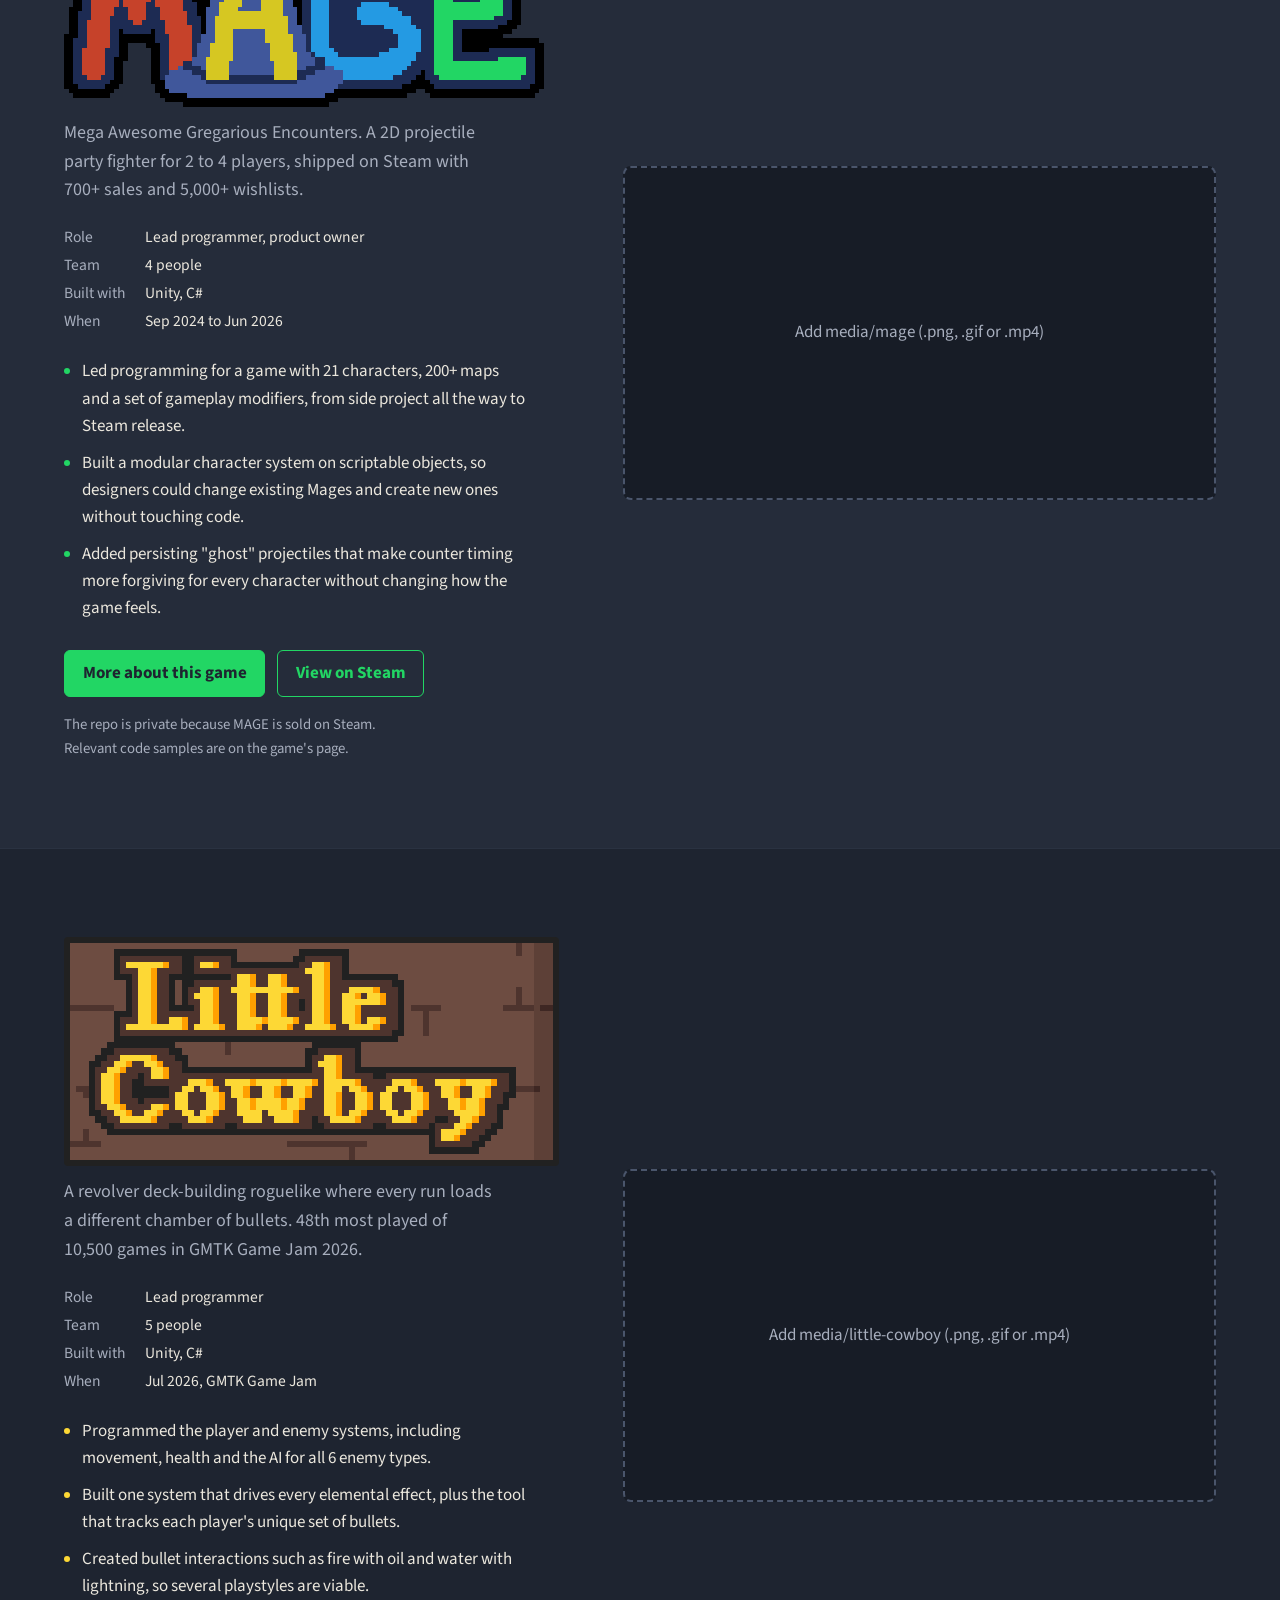
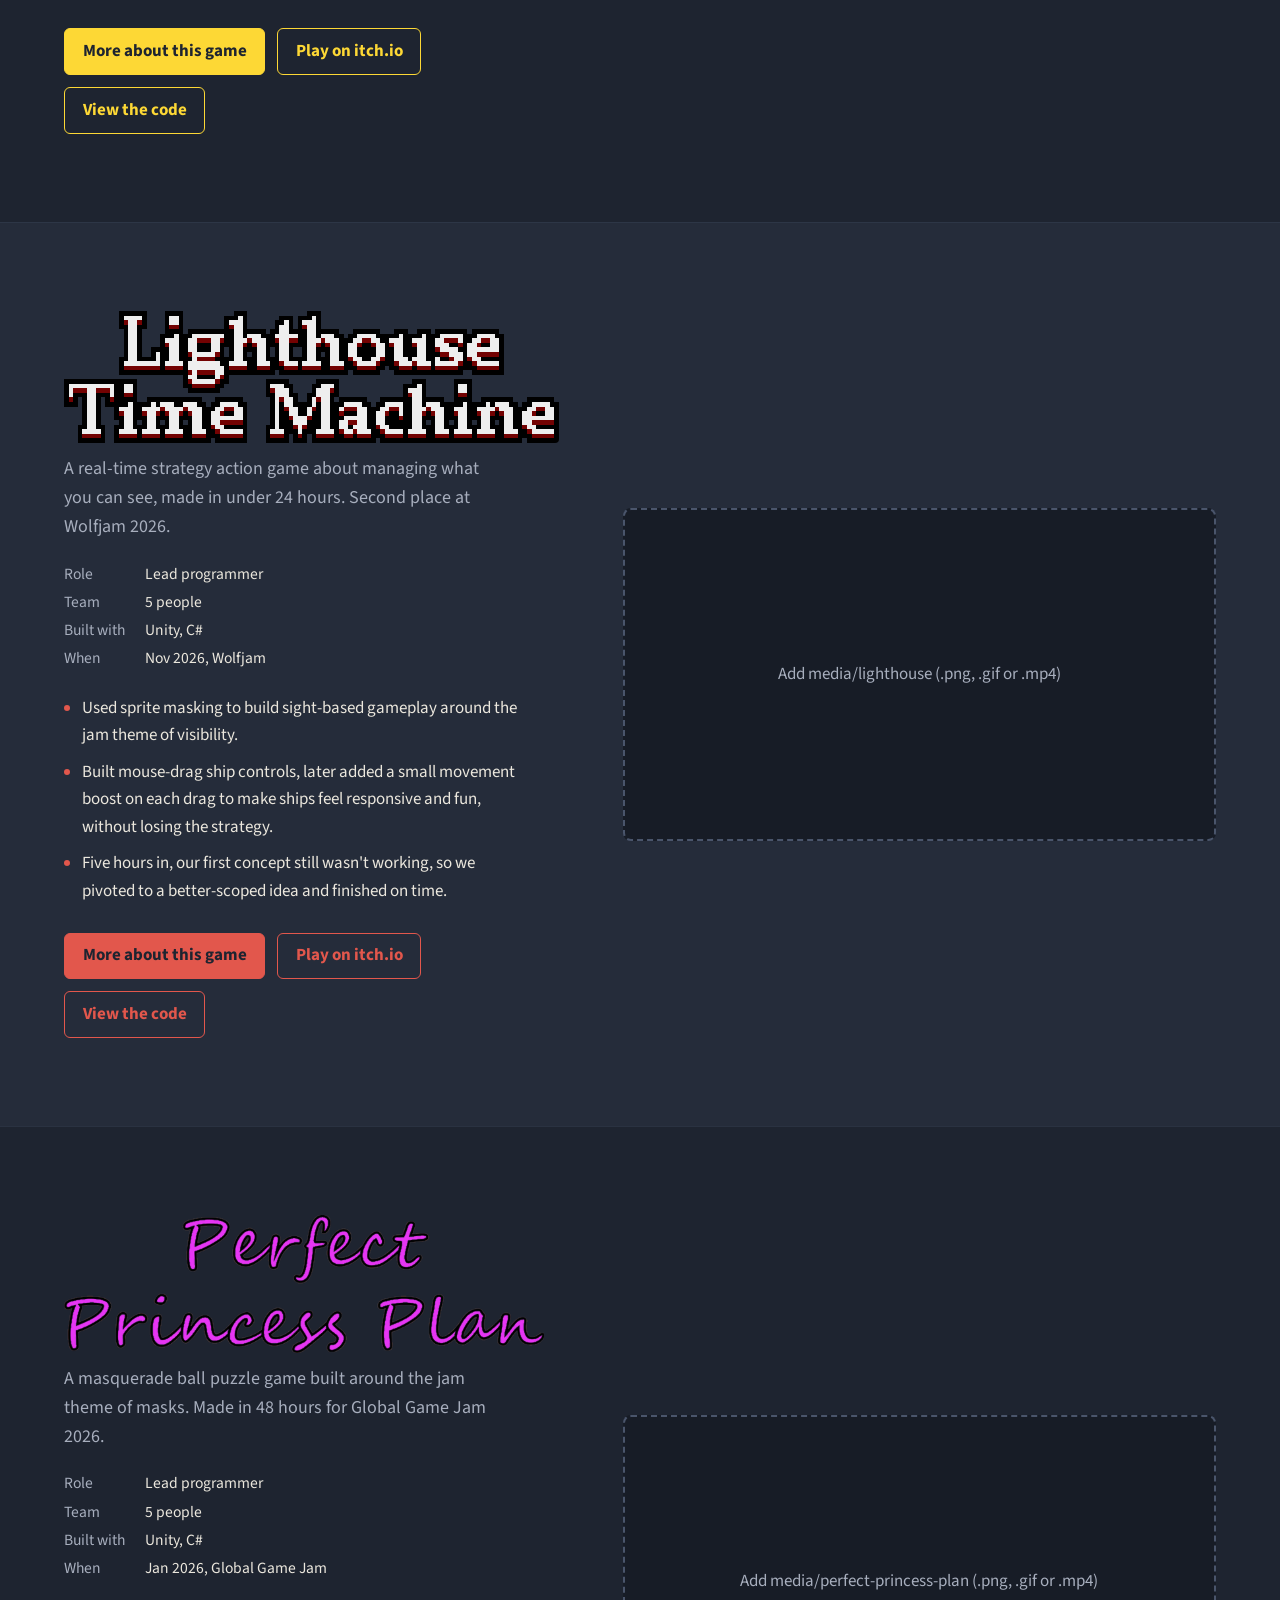
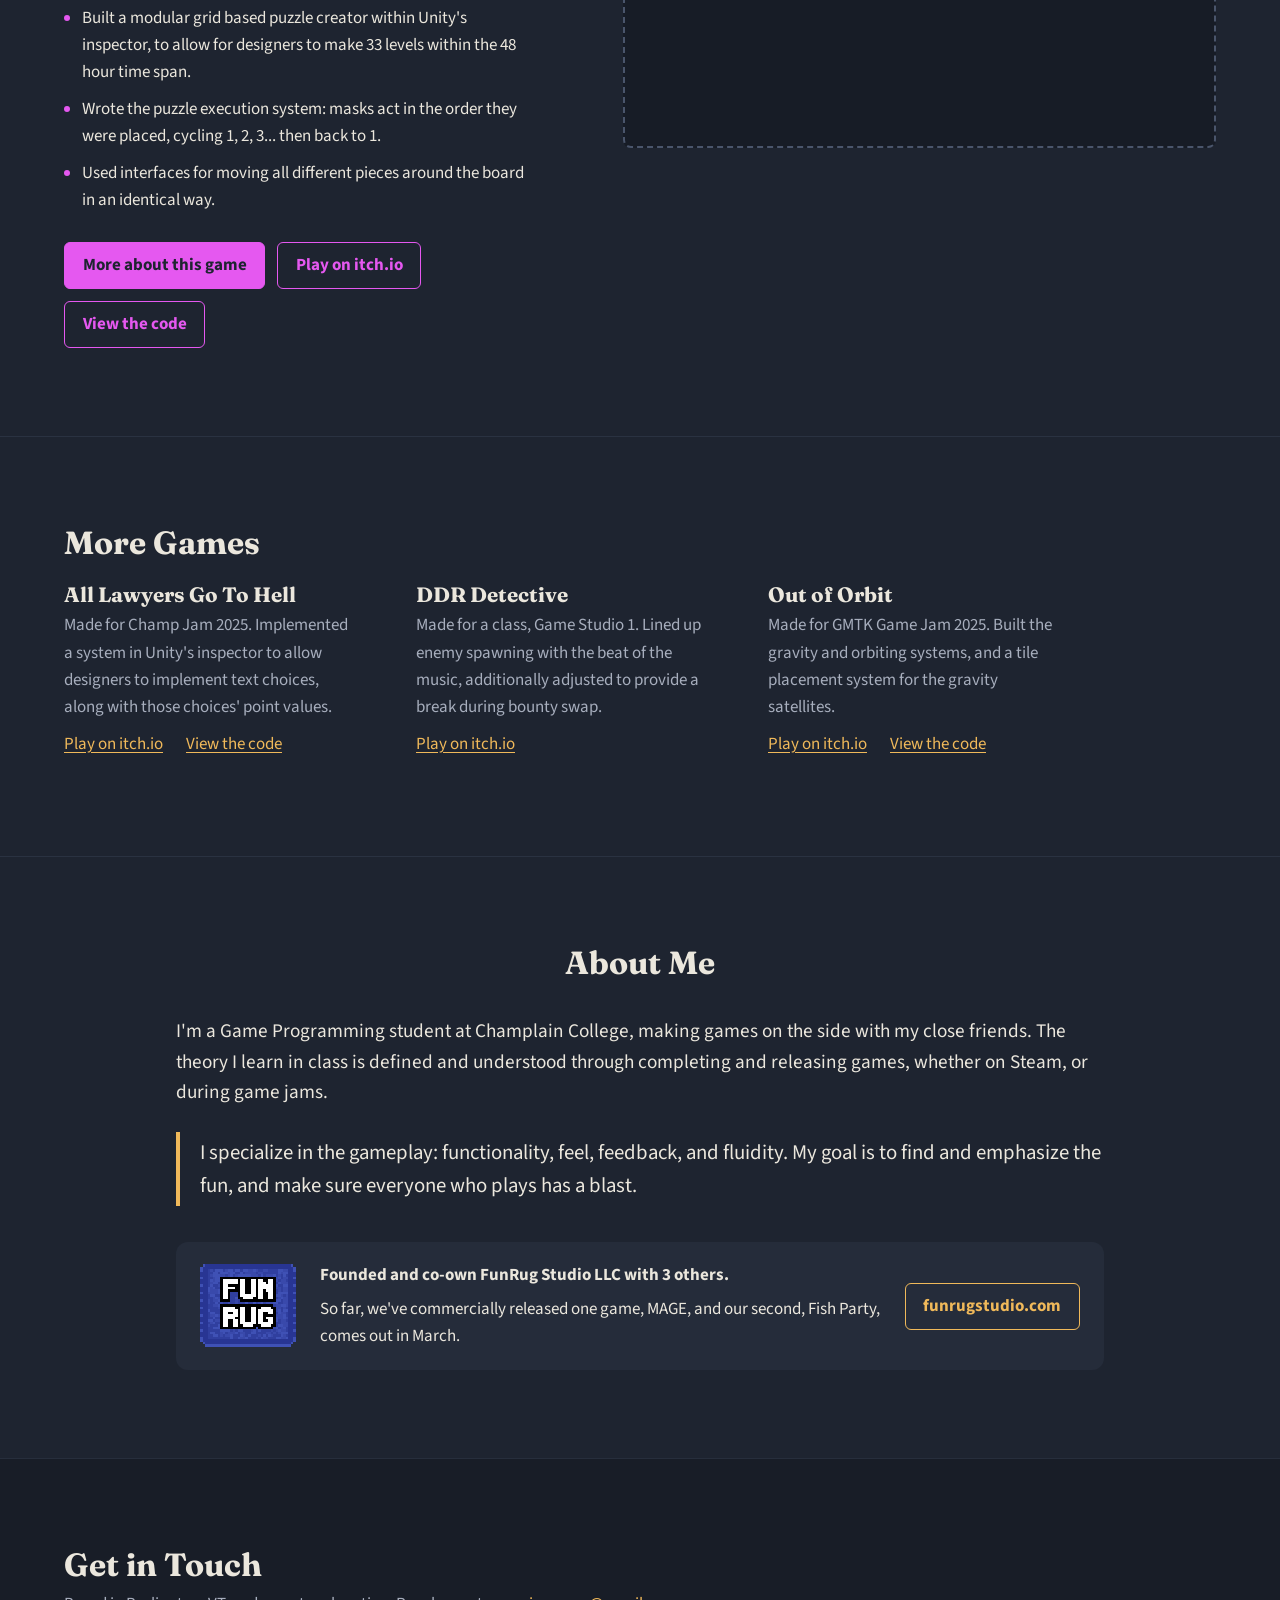
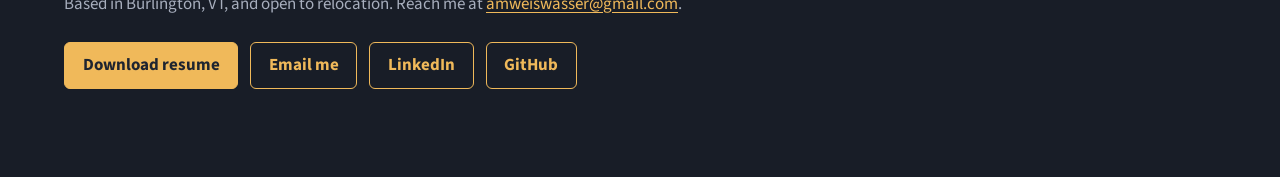
==== commit 88481fd6: "New font." ====
--- a/index.html
+++ b/index.html
@@ -7,8 +7,8 @@
   <meta name="description" content="Portfolio of Alex Weiswasser, a gameplay programmer working in Unity and C#. Lead programmer on MAGE and Fish Party at FunRug Studio.">
   <link rel="preconnect" href="https://fonts.googleapis.com">
   <link rel="preconnect" href="https://fonts.gstatic.com" crossorigin>
-  <link href="https://fonts.googleapis.com/css2?family=Atkinson+Hyperlegible:wght@400;700&family=Bricolage+Grotesque:wght@500;700&display=swap" rel="stylesheet">
-  <link rel="stylesheet" href="style.css">
+  <link href="https://fonts.googleapis.com/css2?family=Fraunces:opsz,wght@9..144,500..700&family=Source+Sans+3:wght@400;600;700&display=swap" rel="stylesheet">
+  <link rel="stylesheet" href="style.css?v=6">
 </head>
 <body>
 
@@ -130,7 +130,7 @@
       <ul>
         <li>Used sprite masking to build sight-based gameplay around the jam theme of visibility.</li>
         <li>Built mouse-drag ship controls, later added a small movement boost on each drag to make ships feel responsive and fun, without losing the strategy.</li>
-        <li>Four hours in, our first concept still wasn't working, so we pivoted to a better-scoped idea and finished on time.</li>
+        <li>Five hours in, our first concept still wasn't working, so we pivoted to a better-scoped idea and finished on time.</li>
       </ul>
       <div class="links">
         <a class="button primary" href="lighthouse.html">More about this game</a>
@@ -239,6 +239,6 @@
 </footer>
 
 <!-- Lets each game's clip be a video, a GIF or a still image, and loads it only when scrolled near -->
-<script src="code.js"></script>
+<script src="code.js?v=6"></script>
 </body>
 </html>
--- a/style.css
+++ b/style.css
@@ -10,8 +10,8 @@
   --accent-ink: #1e2430;
   --game: var(--accent); /* each game section overrides this with its own color */
 
-  --display: "Bricolage Grotesque", "Atkinson Hyperlegible", system-ui, sans-serif;
-  --body: "Atkinson Hyperlegible", system-ui, -apple-system, "Segoe UI", sans-serif;
+  --display: "Fraunces", Georgia, serif;
+  --body: "Source Sans 3", system-ui, -apple-system, "Segoe UI", sans-serif;
 
   --pad-x: clamp(1.25rem, 5vw, 5rem);
   --pad-y: clamp(3rem, 7vw, 5.5rem);
@@ -43,7 +43,7 @@
   font-family: var(--display);
   line-height: 1.1;
   margin: 0;
-  letter-spacing: -0.01em;
+  letter-spacing: 0;
 }
 
 /* ---------- Navigation bar (home page and game pages) ---------- */
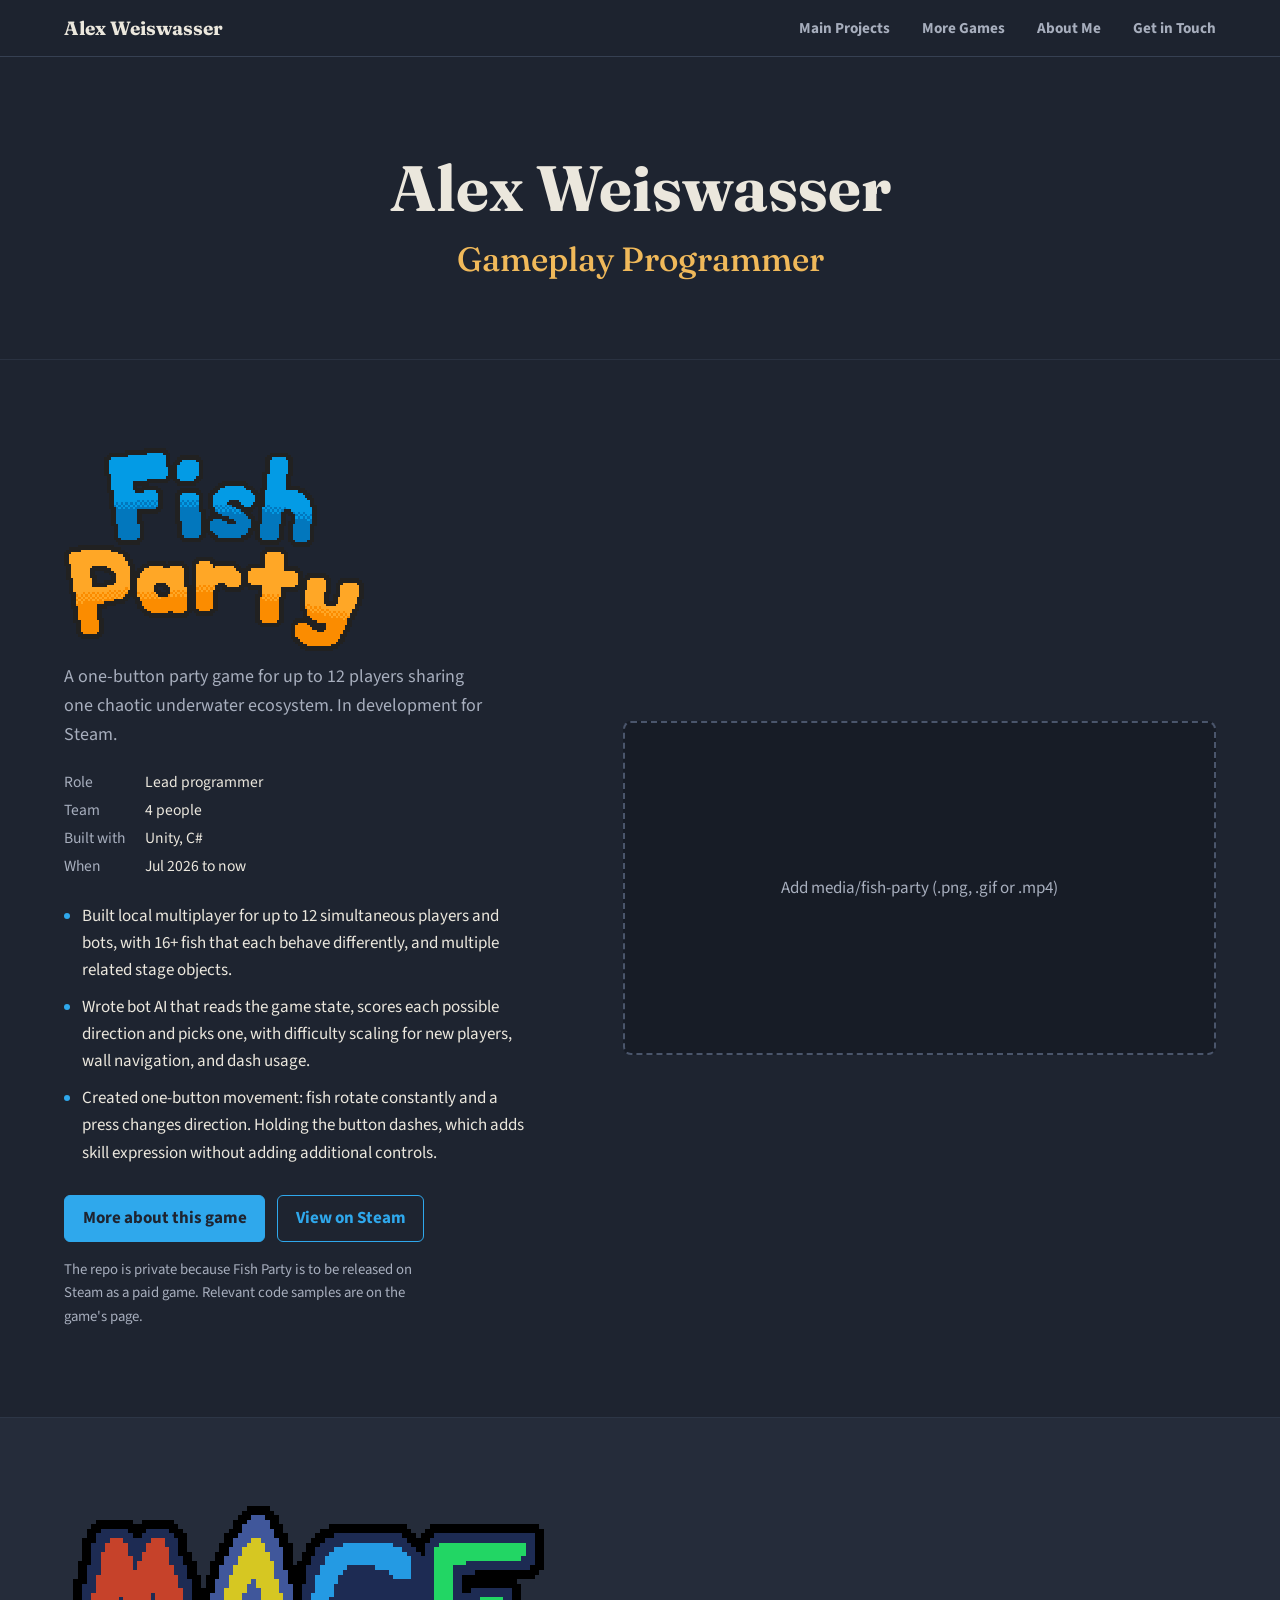
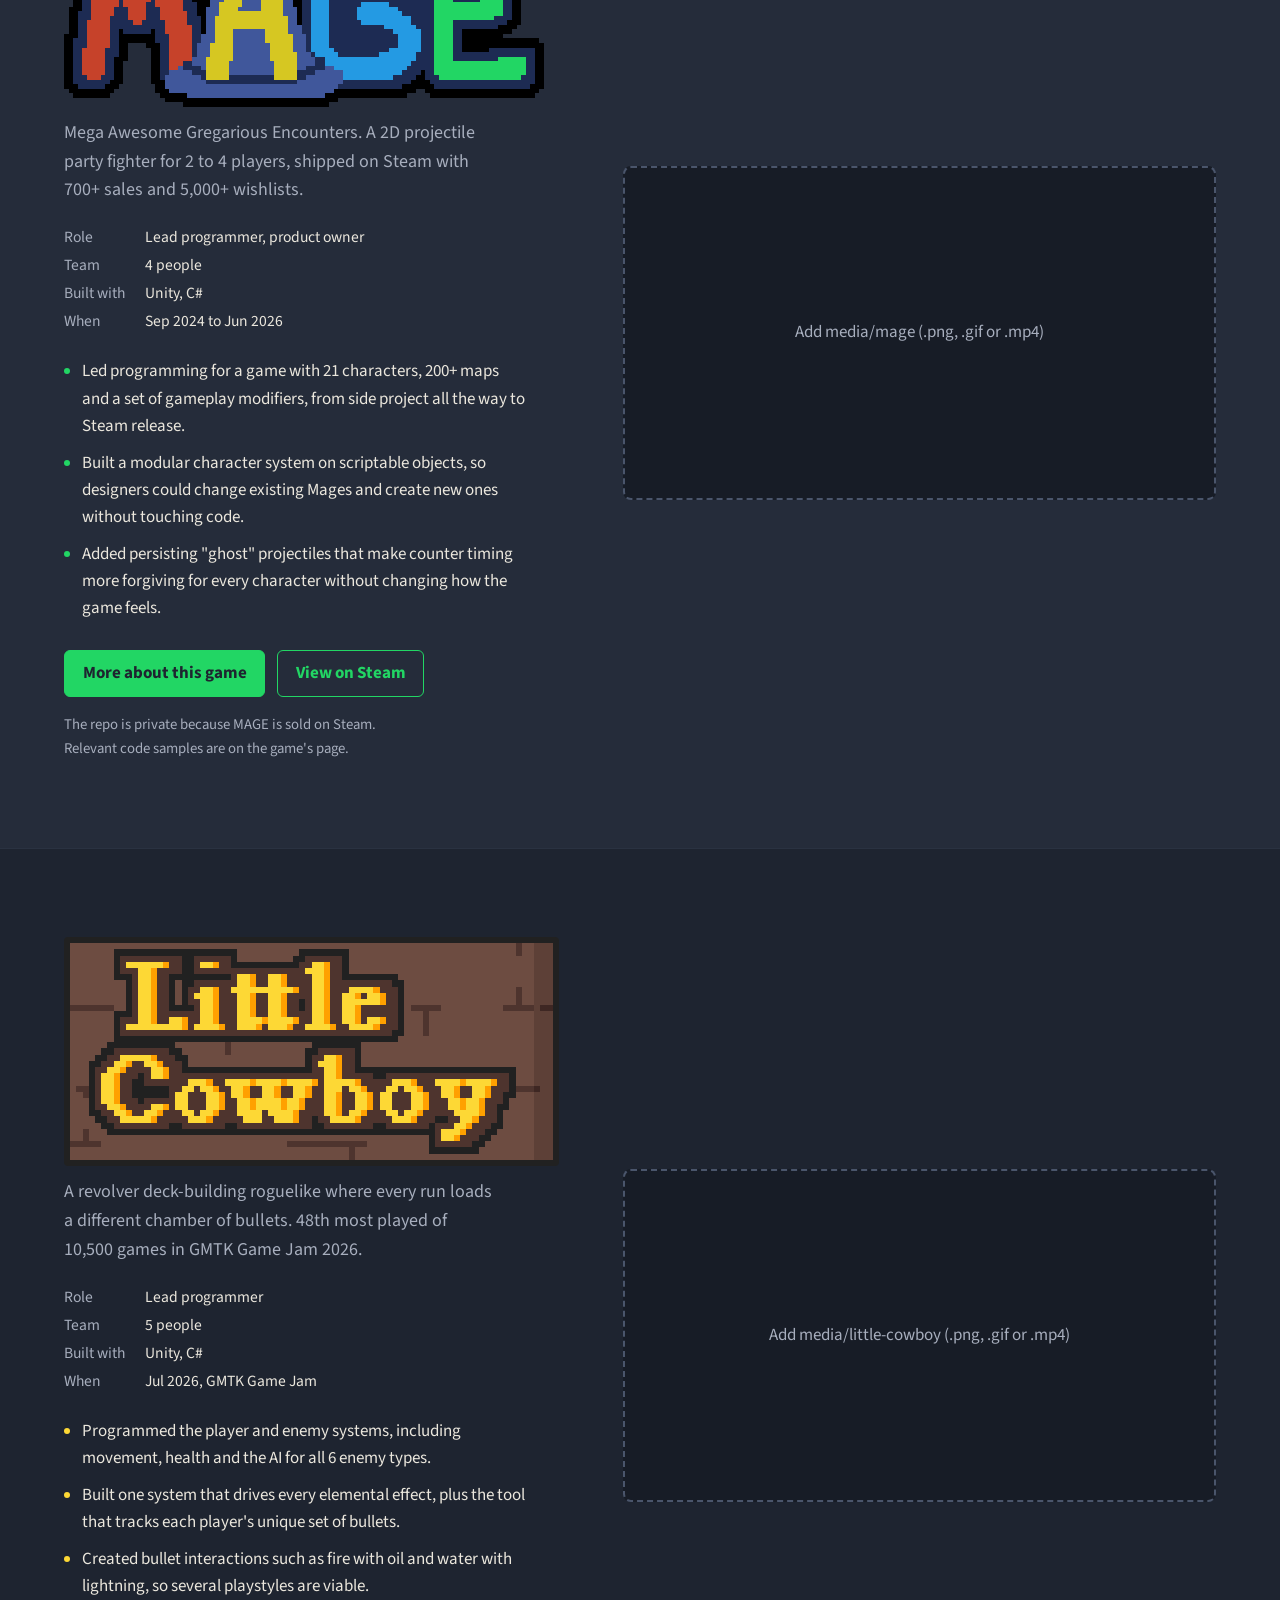
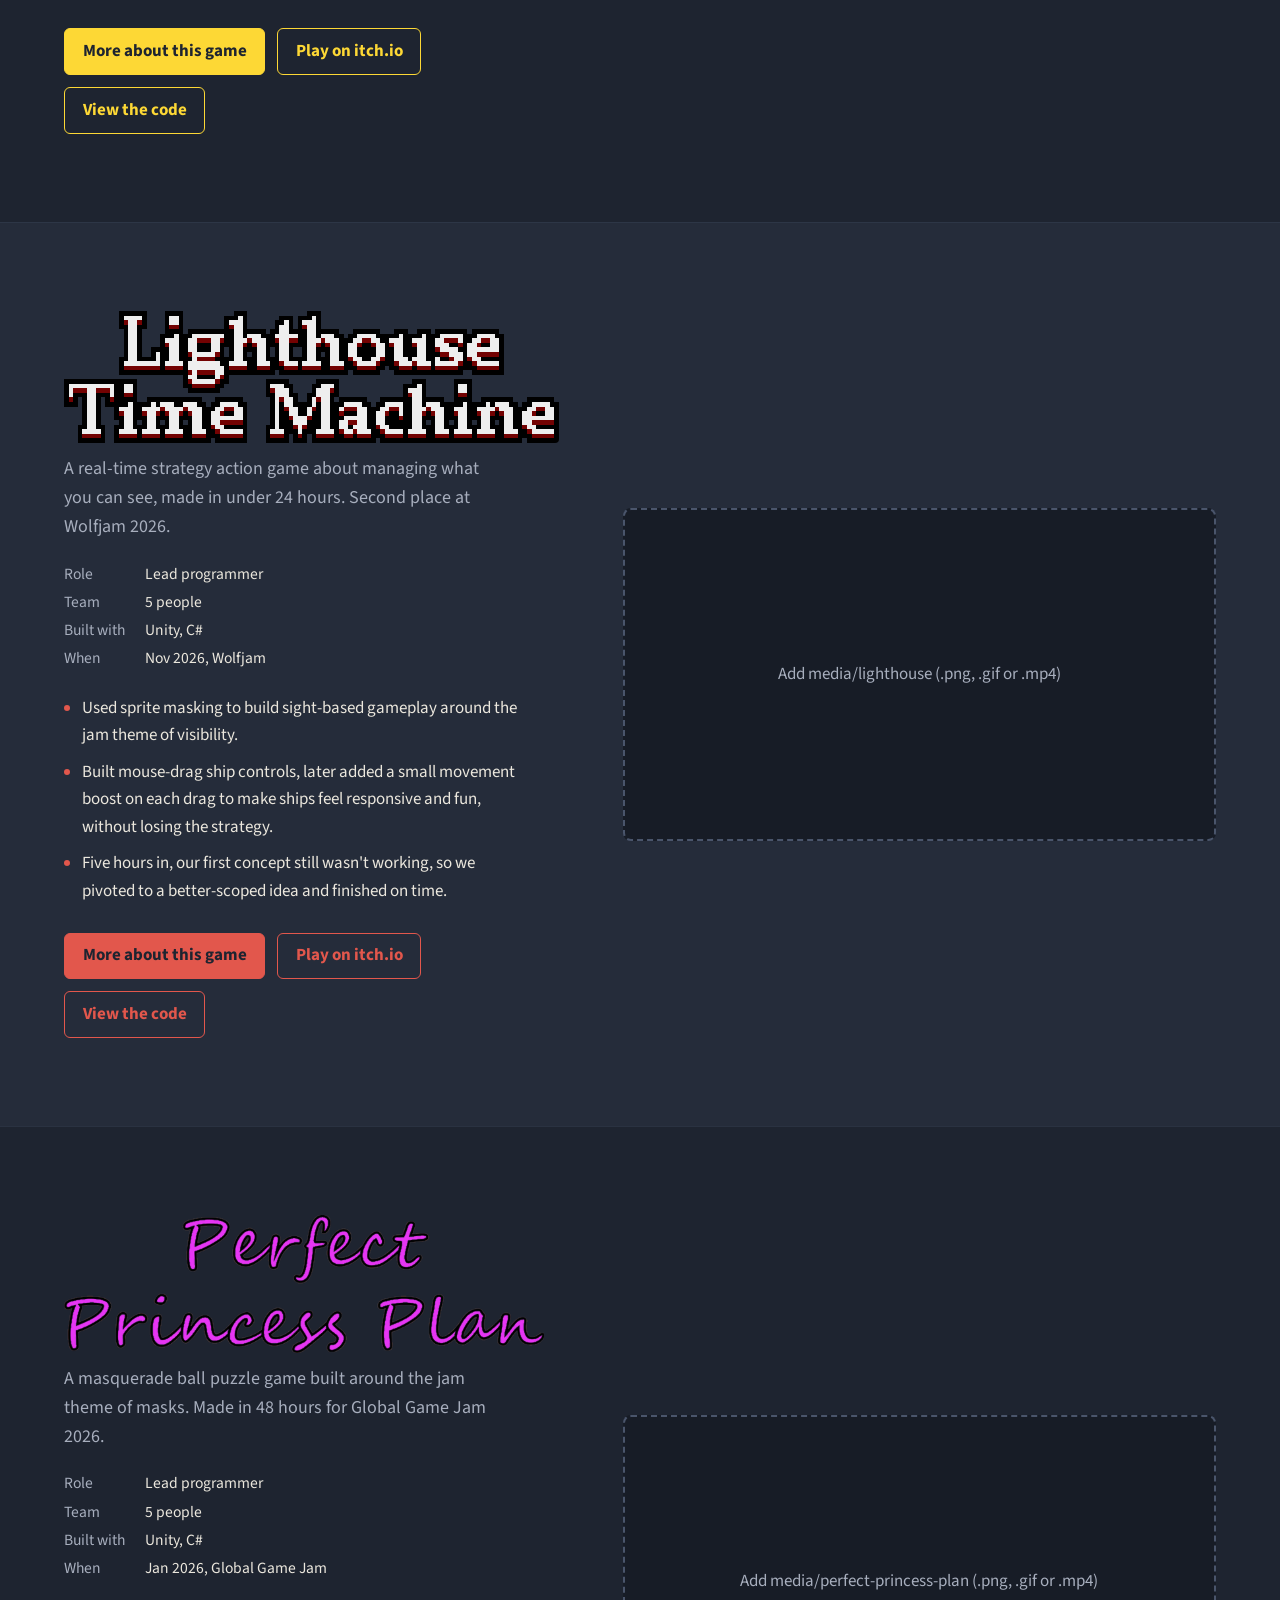
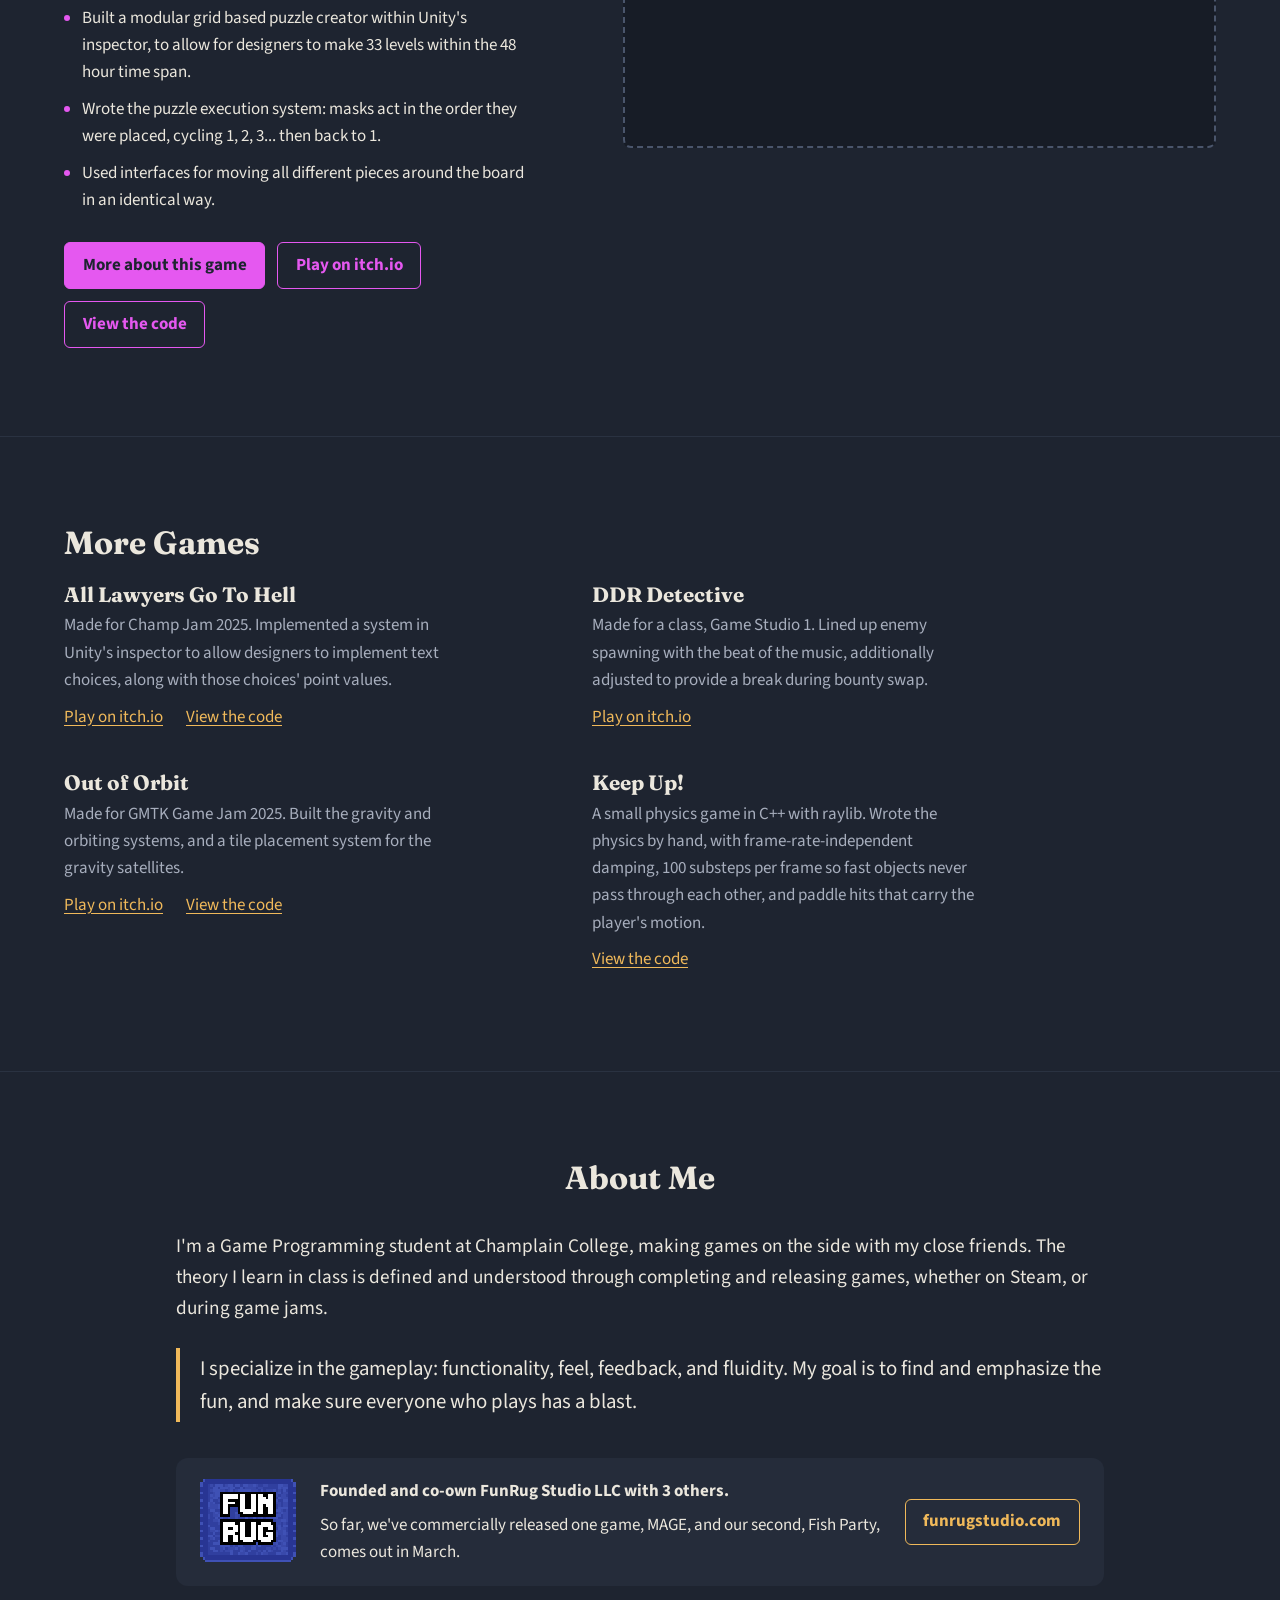
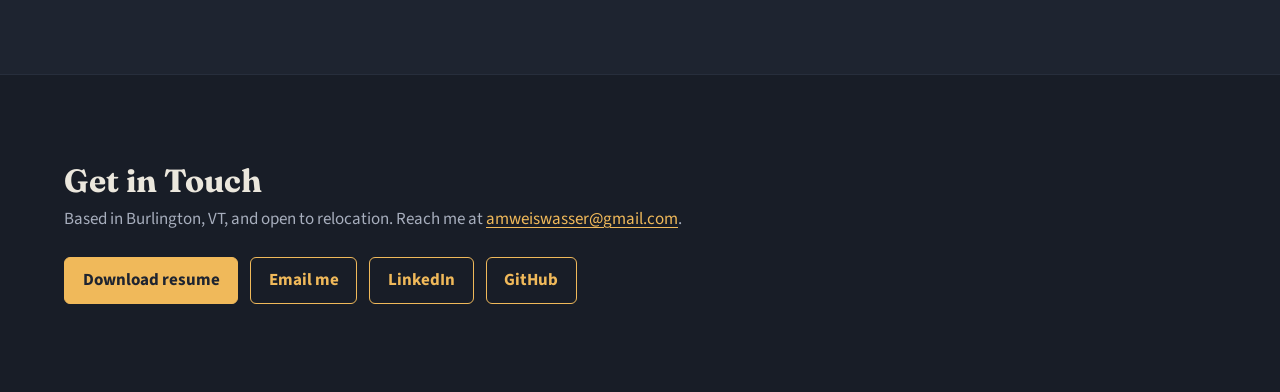
==== commit 357324af: "Added keep up to the more games section." ====
--- a/index.html
+++ b/index.html
@@ -199,6 +199,13 @@
           <a href="https://github.com/AlexWeiswasser/OoTL_GMTK_GameJam_2025" target="_blank" rel="noopener">View the code</a>
         </p>
       </div>
+      <div>
+        <h3>Keep Up!</h3>
+        <p>A small physics game in C++ with raylib. Wrote the physics by hand, with frame-rate-independent damping, 100 substeps per frame so fast objects never pass through each other, and paddle hits that carry the player's motion.</p>
+        <p class="text-links">
+          <a href="https://github.com/AlexWeiswasser/KeepUp" target="_blank" rel="noopener">View the code</a>
+        </p>
+      </div>
     </div>
   </section>
 
--- a/style.css
+++ b/style.css
@@ -269,7 +269,7 @@
 .more h2 { font-size: clamp(1.5rem, 2.6vw, 2rem); margin-bottom: 1.5rem; }
 .more-list {
   display: grid;
-  grid-template-columns: repeat(auto-fit, minmax(17rem, 1fr));
+  grid-template-columns: repeat(auto-fit, minmax(22rem, 1fr));  /* two per row */
   gap: 2rem clamp(2rem, 5vw, 4.5rem);
   max-width: 62rem;
 }
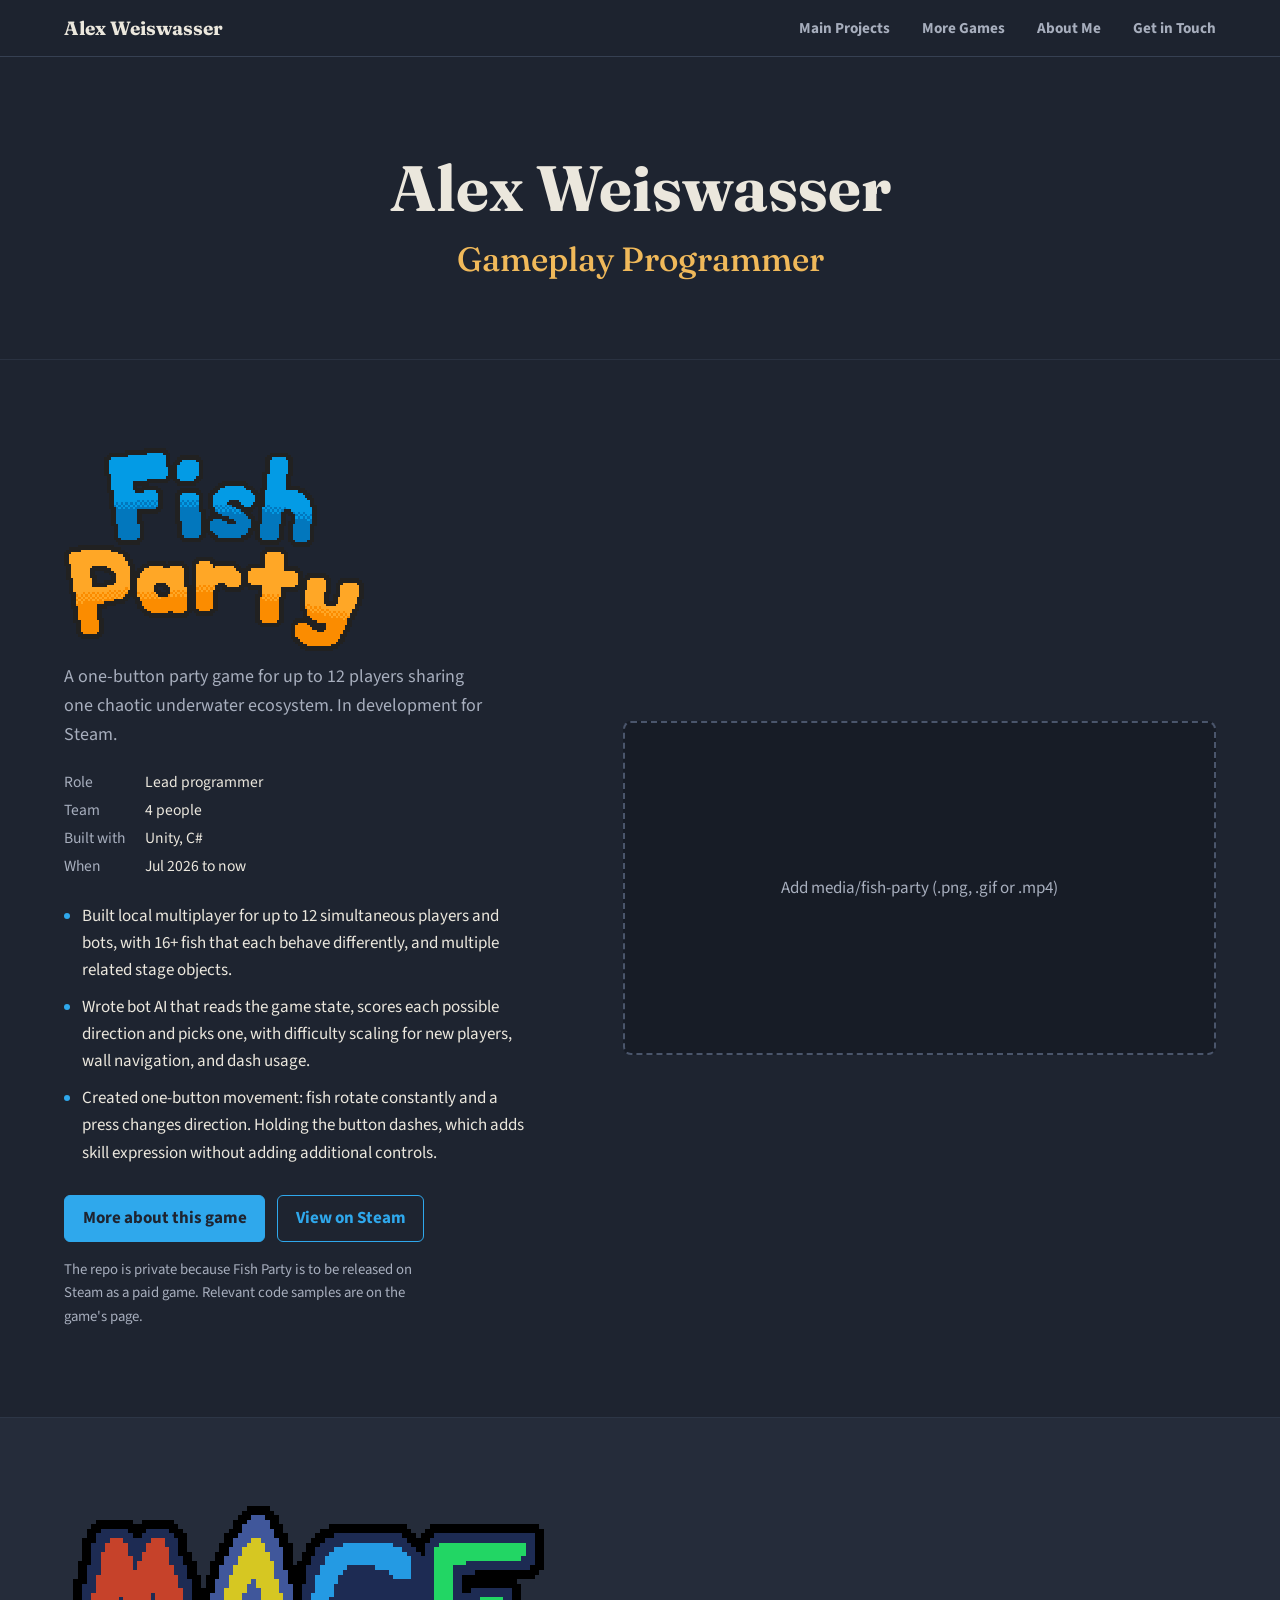
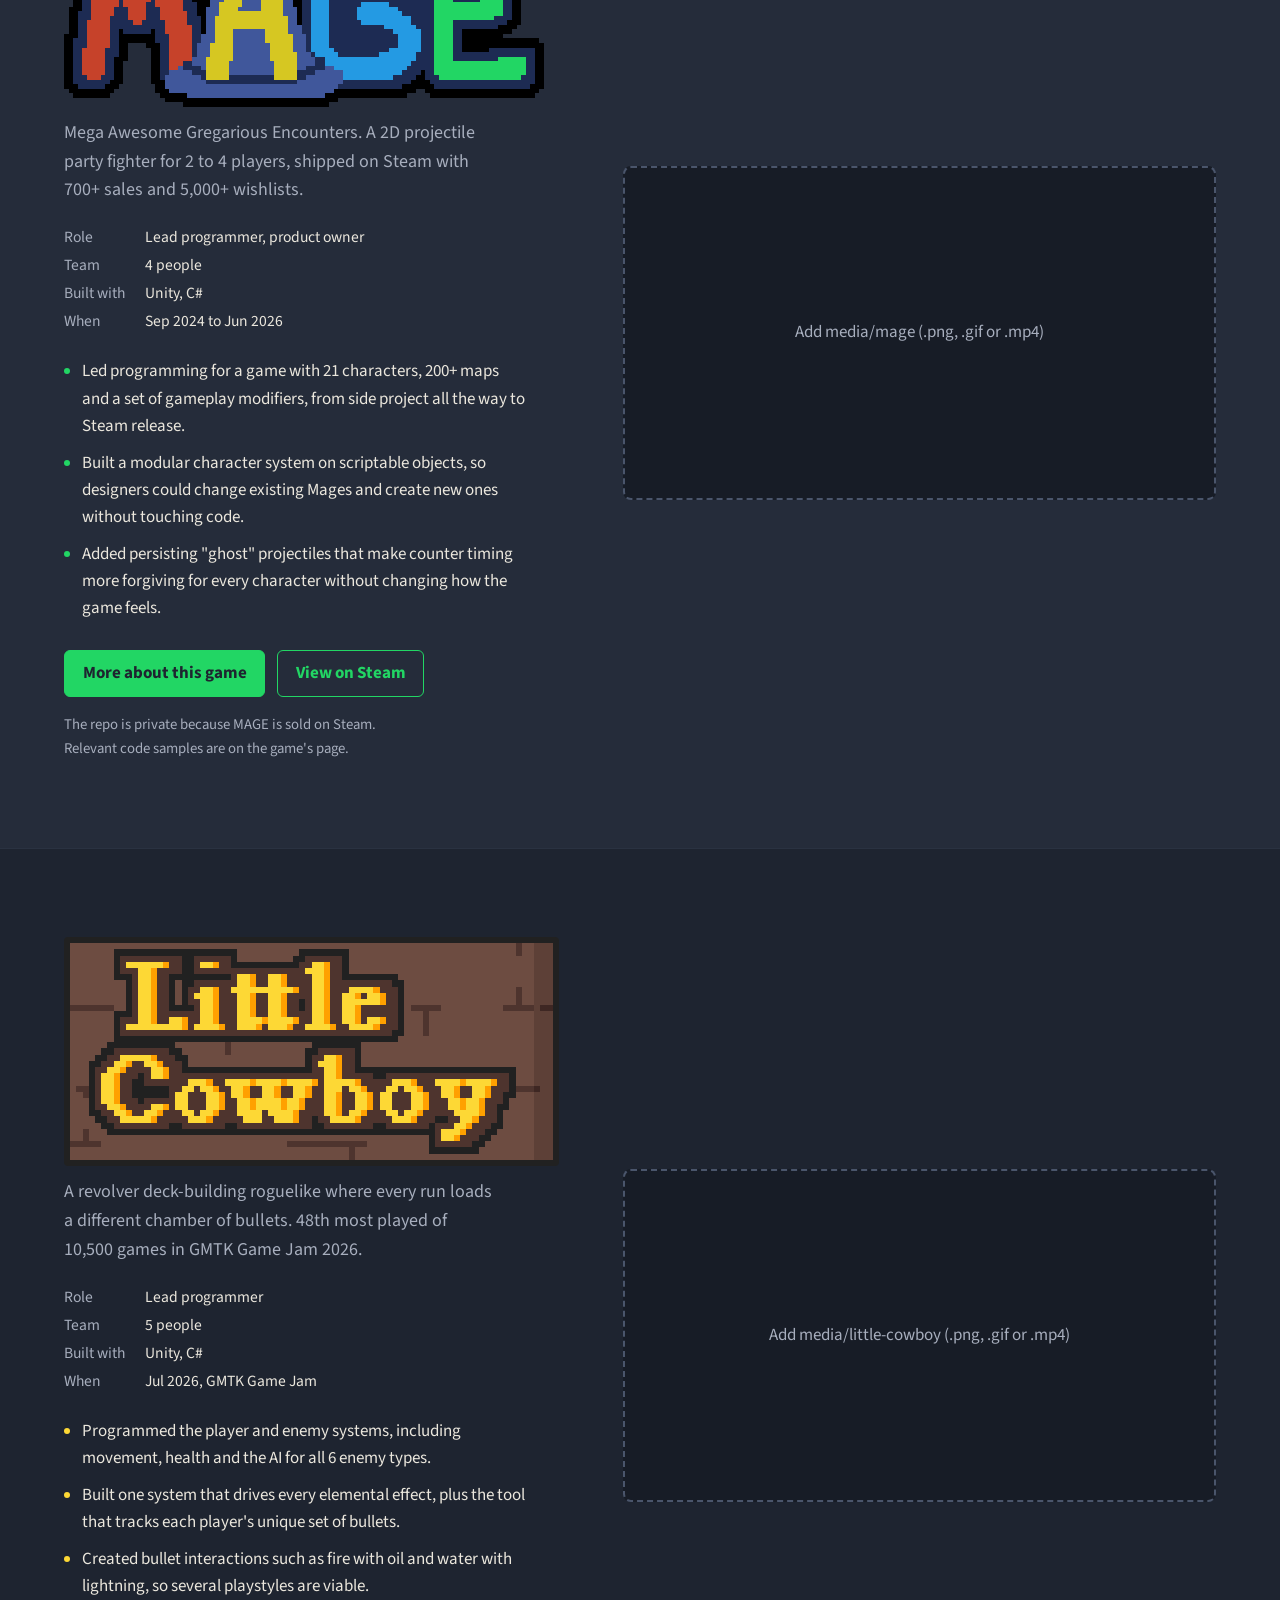
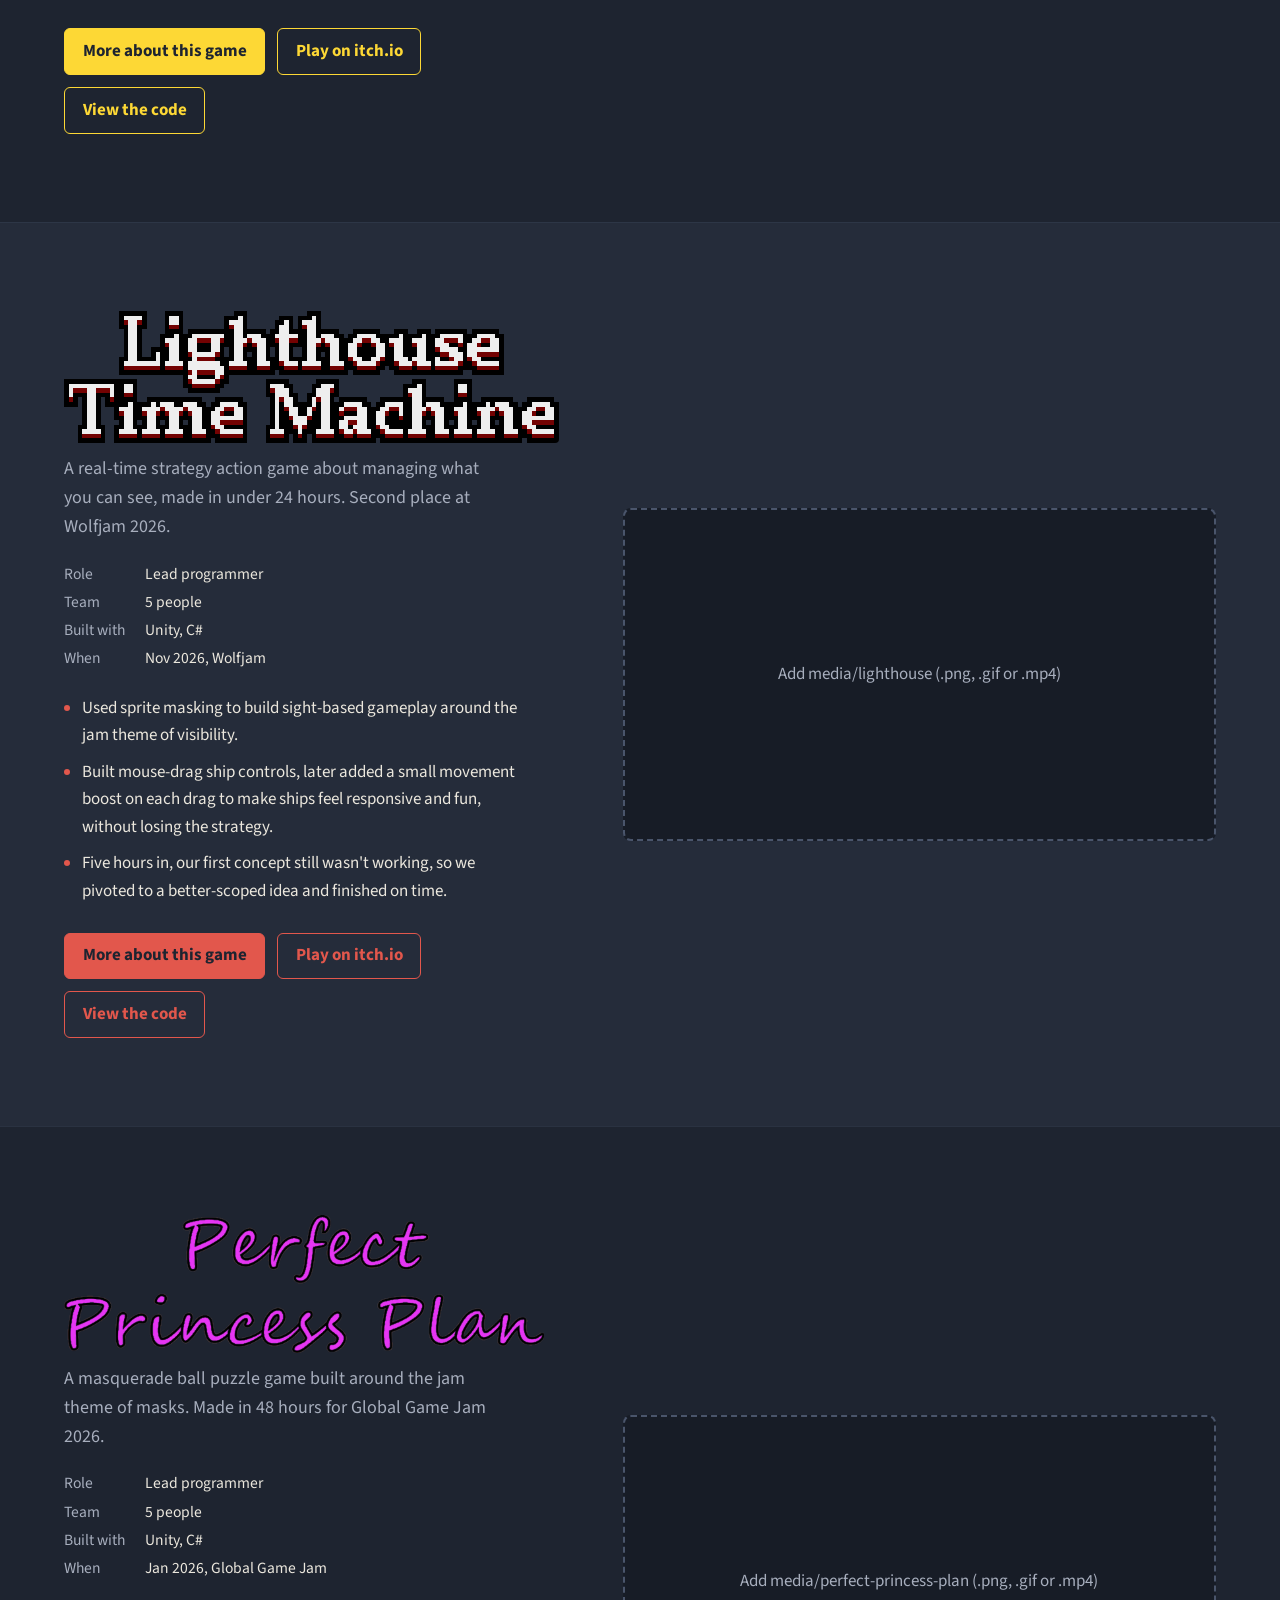
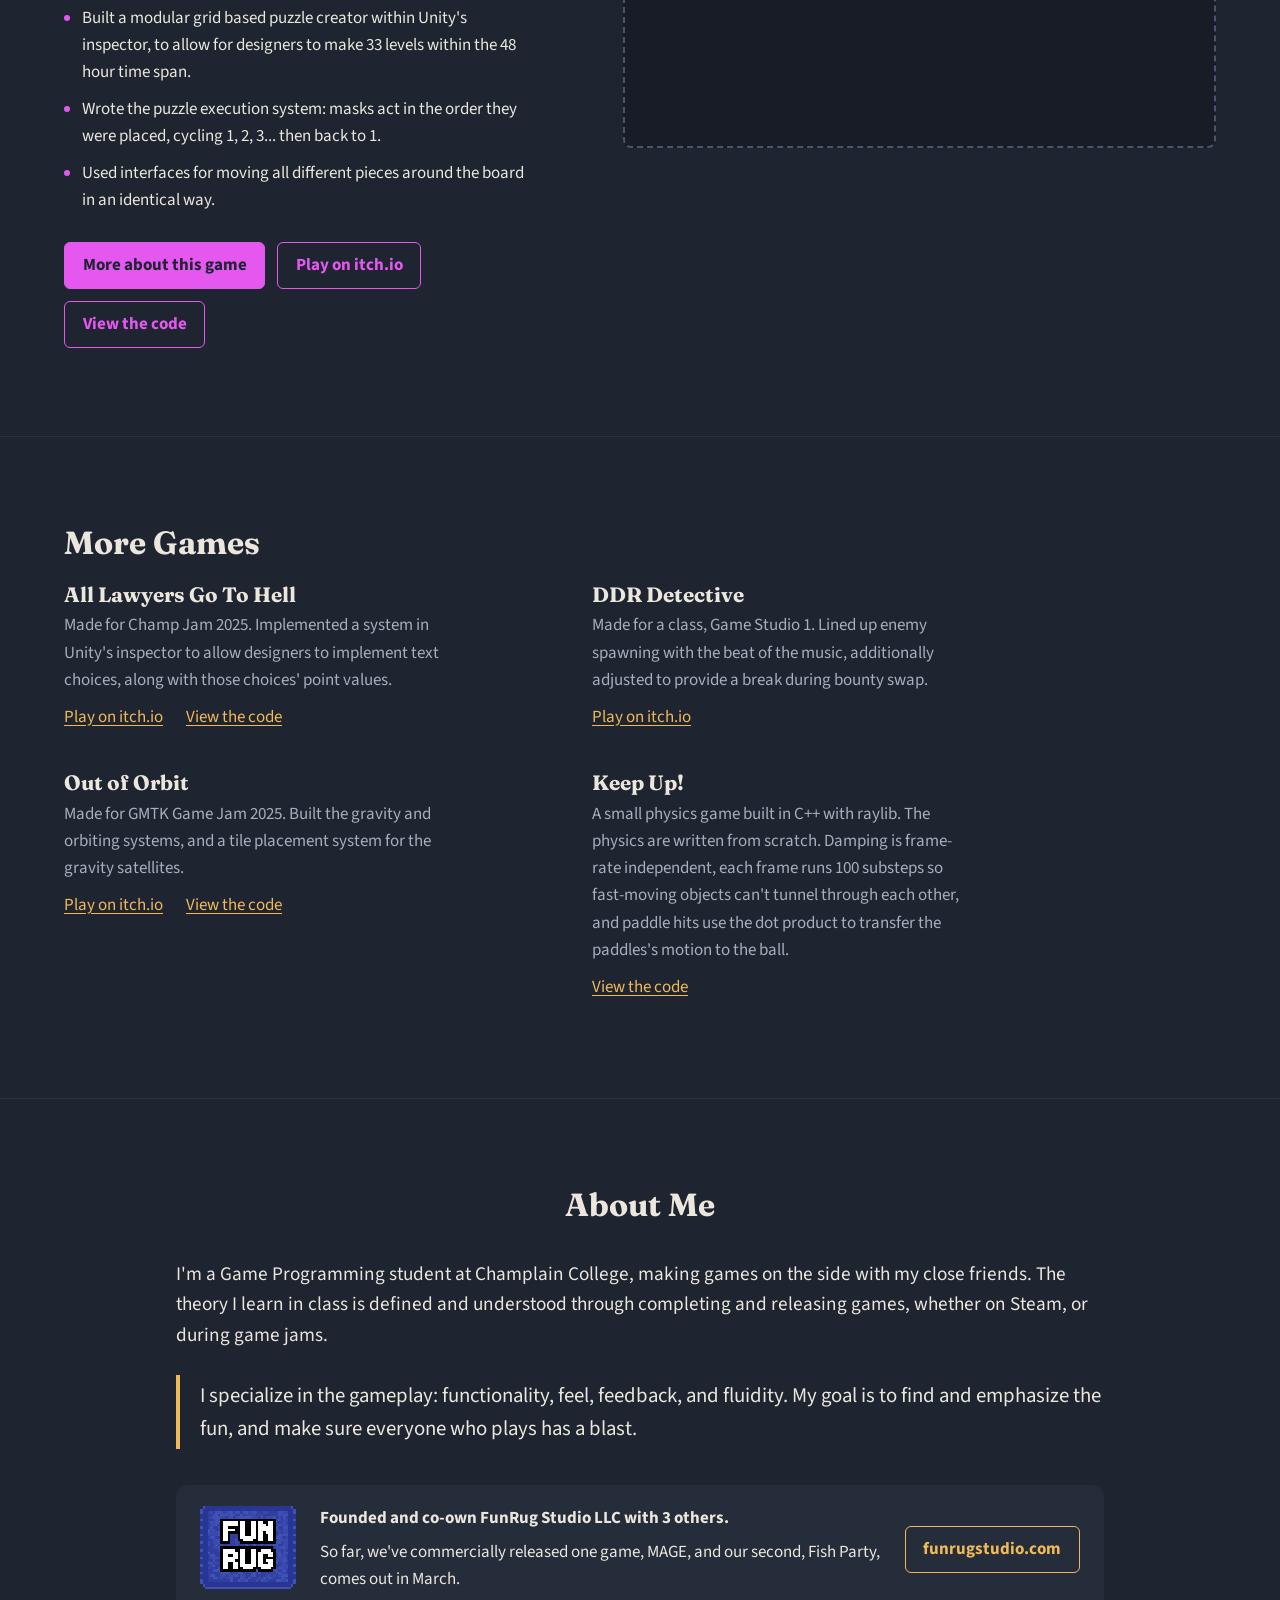
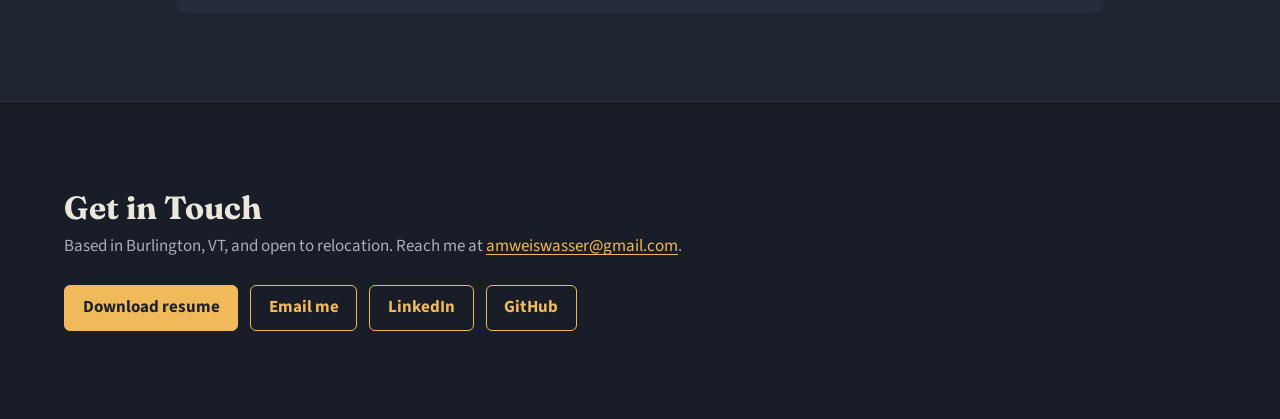
==== commit dc3b64fe: "Improved keep up text." ====
--- a/index.html
+++ b/index.html
@@ -201,7 +201,7 @@
       </div>
       <div>
         <h3>Keep Up!</h3>
-        <p>A small physics game in C++ with raylib. Wrote the physics by hand, with frame-rate-independent damping, 100 substeps per frame so fast objects never pass through each other, and paddle hits that carry the player's motion.</p>
+        <p>A small physics game built in C++ with raylib. The physics are written from scratch. Damping is frame-rate independent, each frame runs 100 substeps so fast-moving objects can't tunnel through each other, and paddle hits use the dot product to transfer the paddles's motion to the ball.</p>  
         <p class="text-links">
           <a href="https://github.com/AlexWeiswasser/KeepUp" target="_blank" rel="noopener">View the code</a>
         </p>
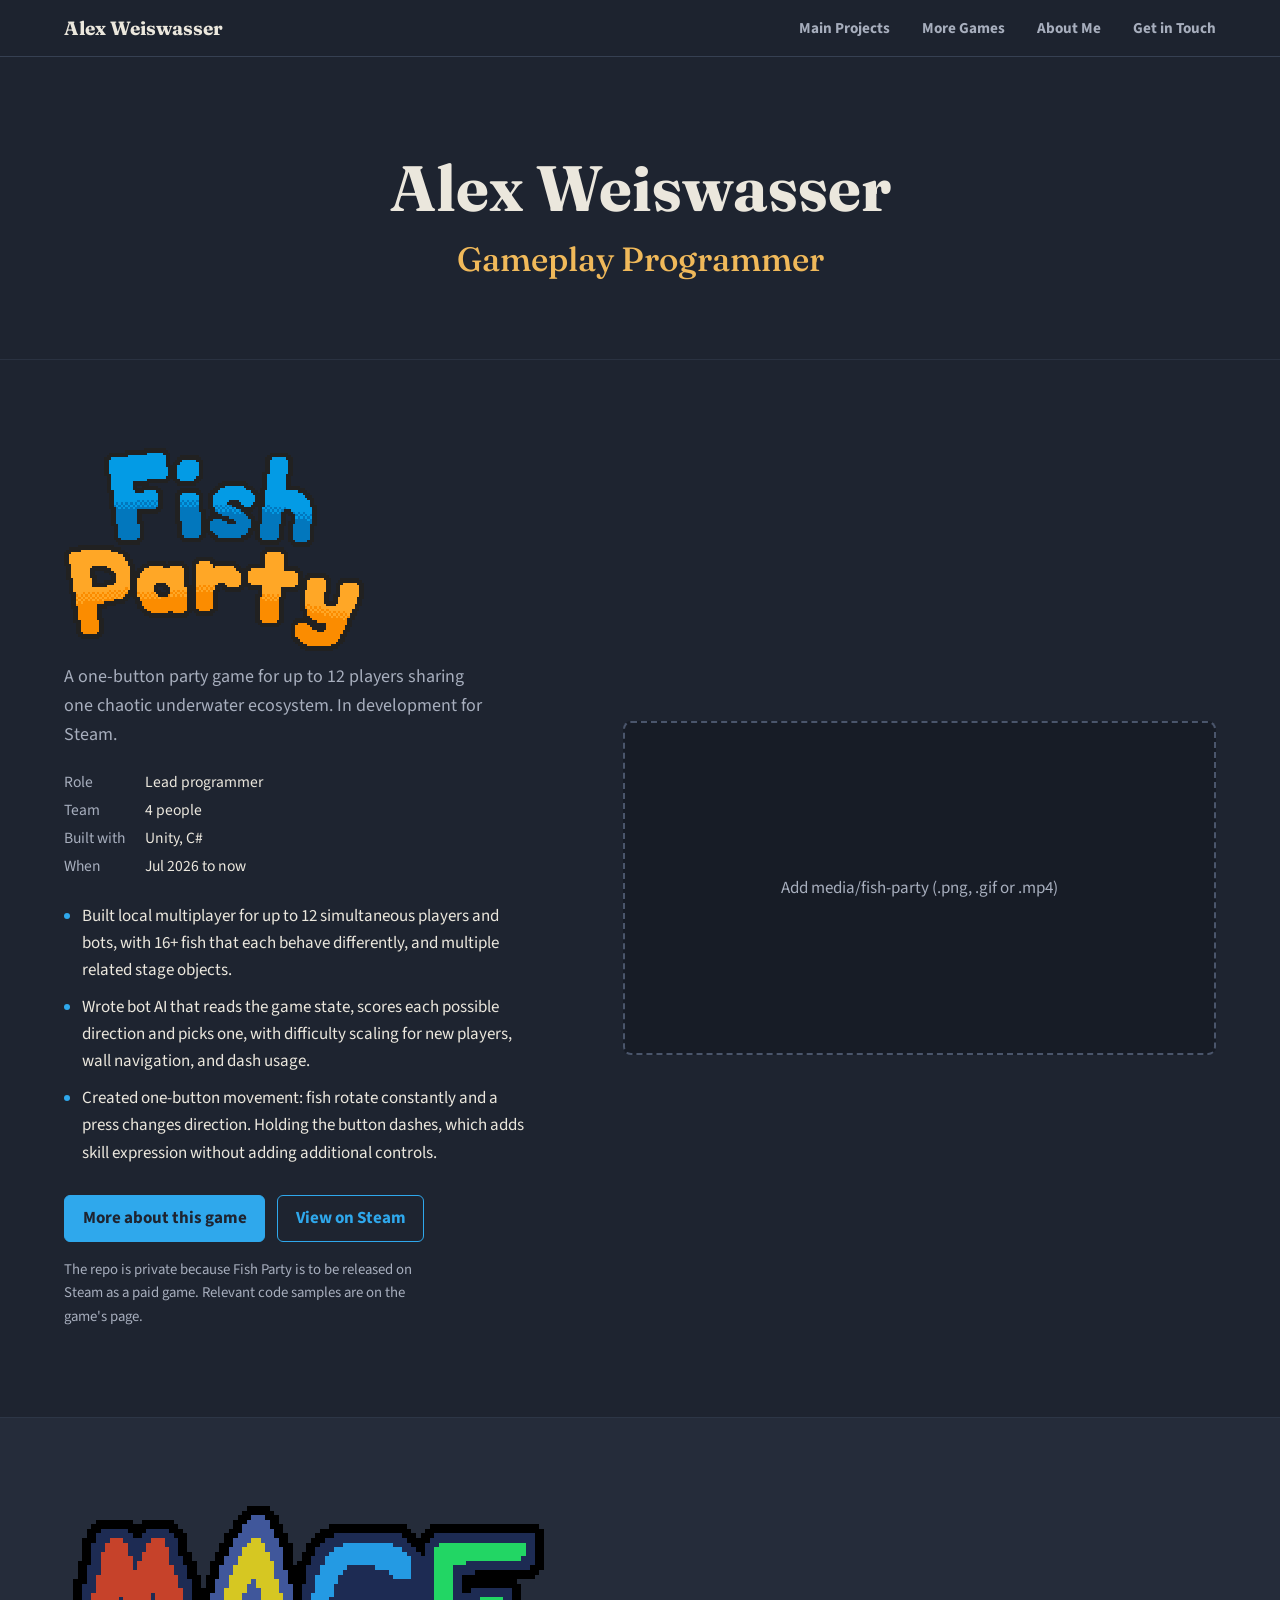
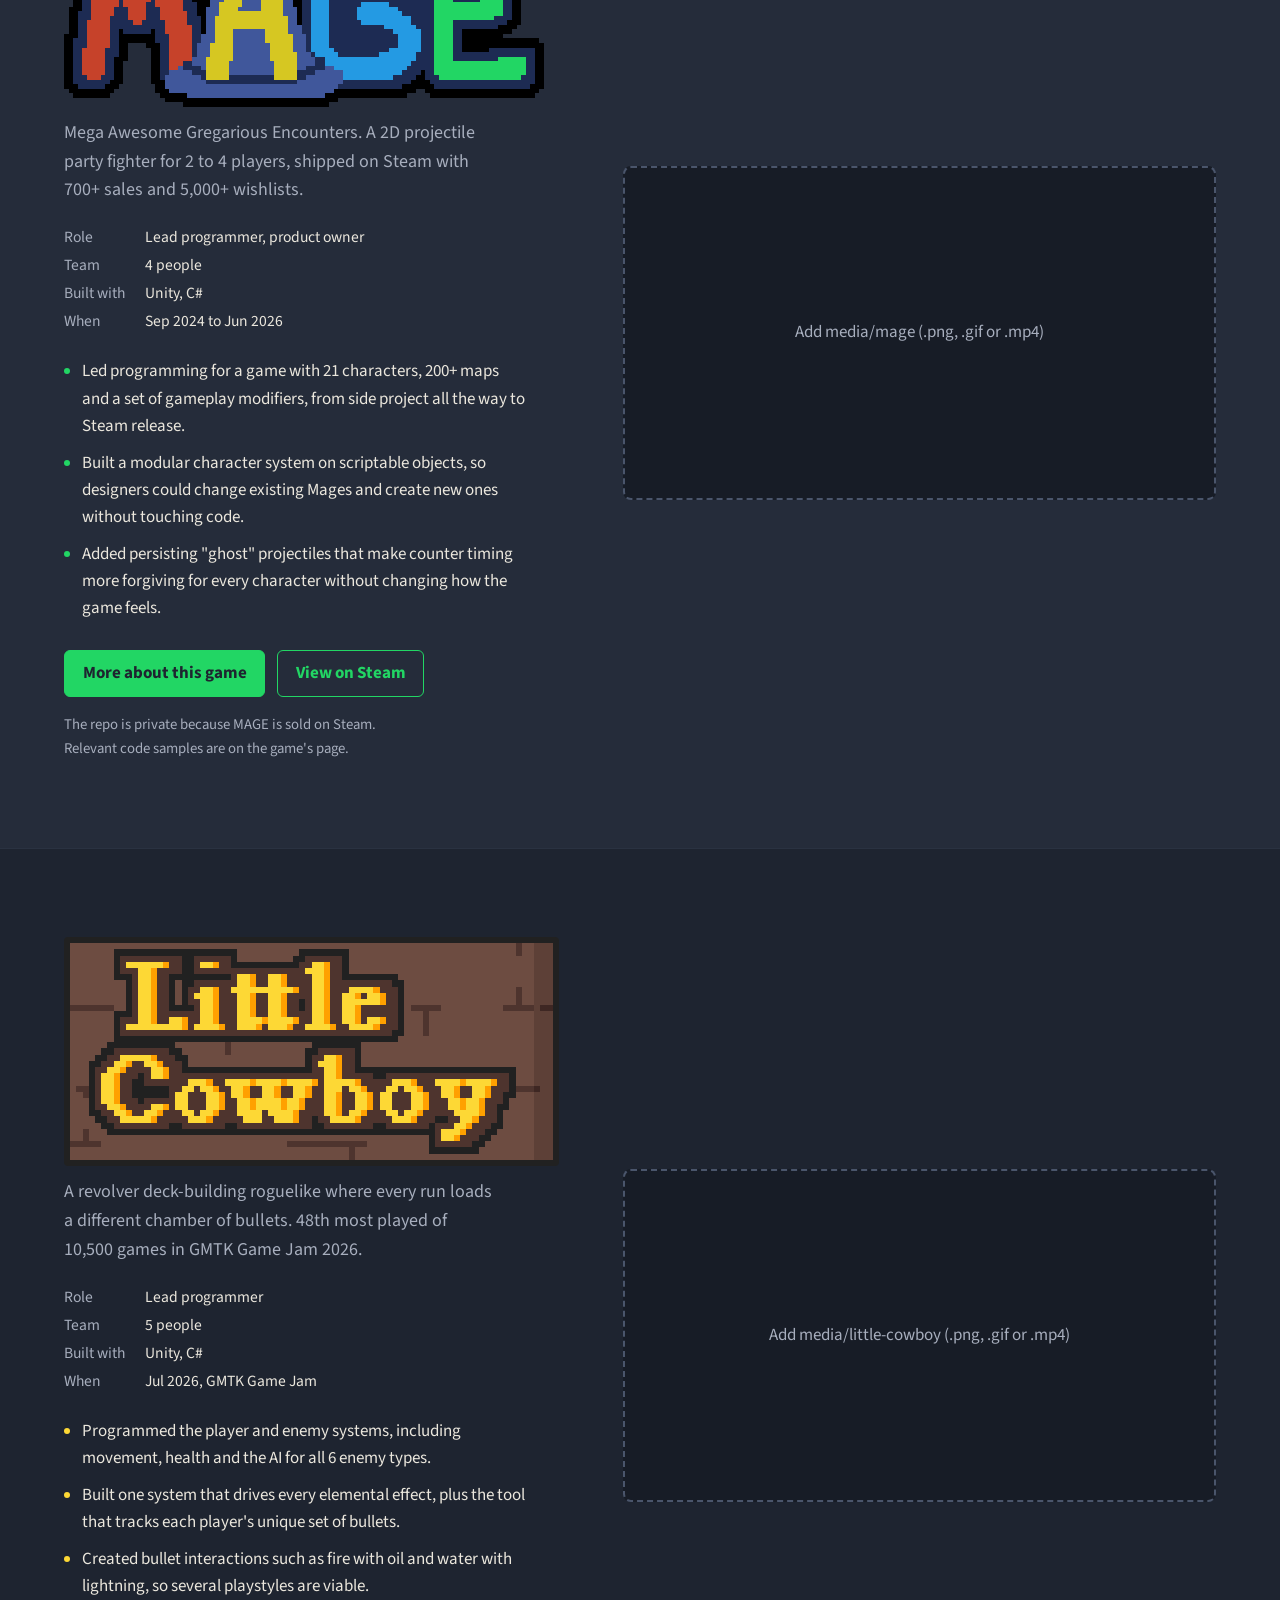
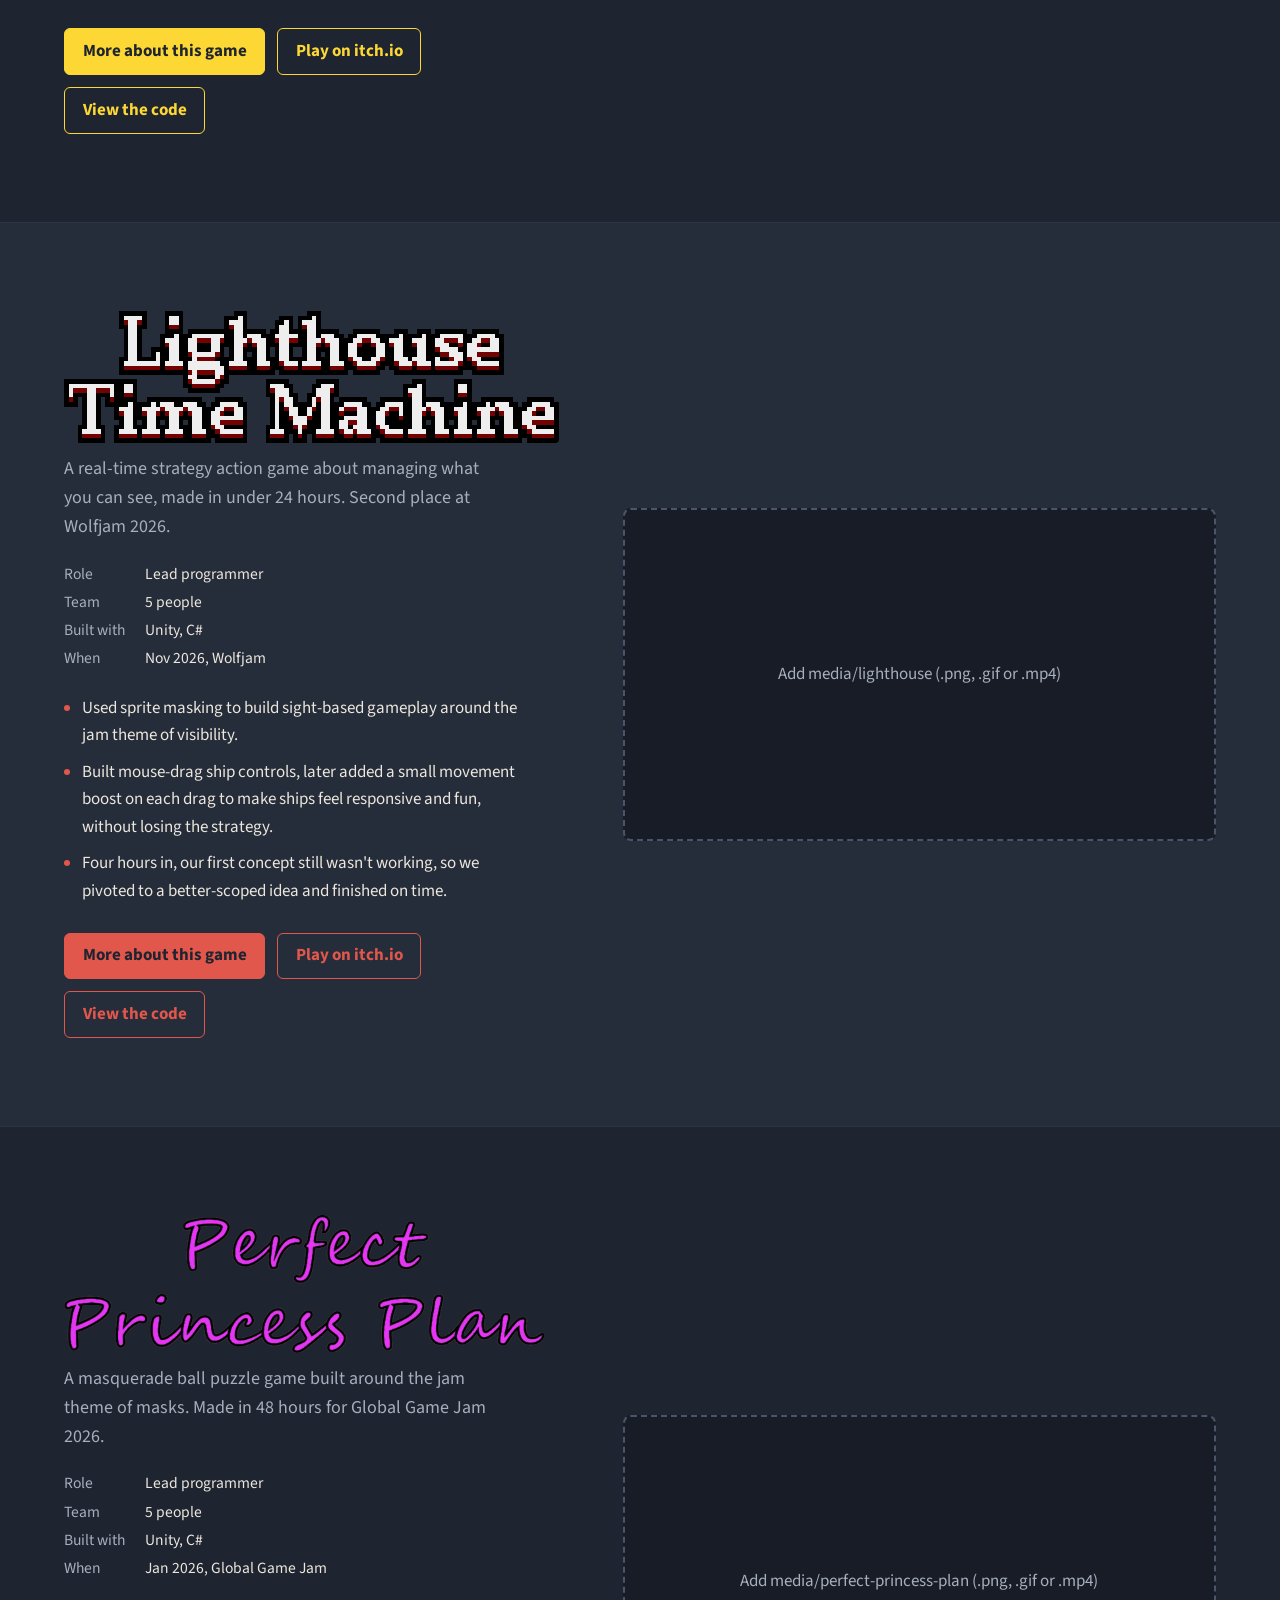
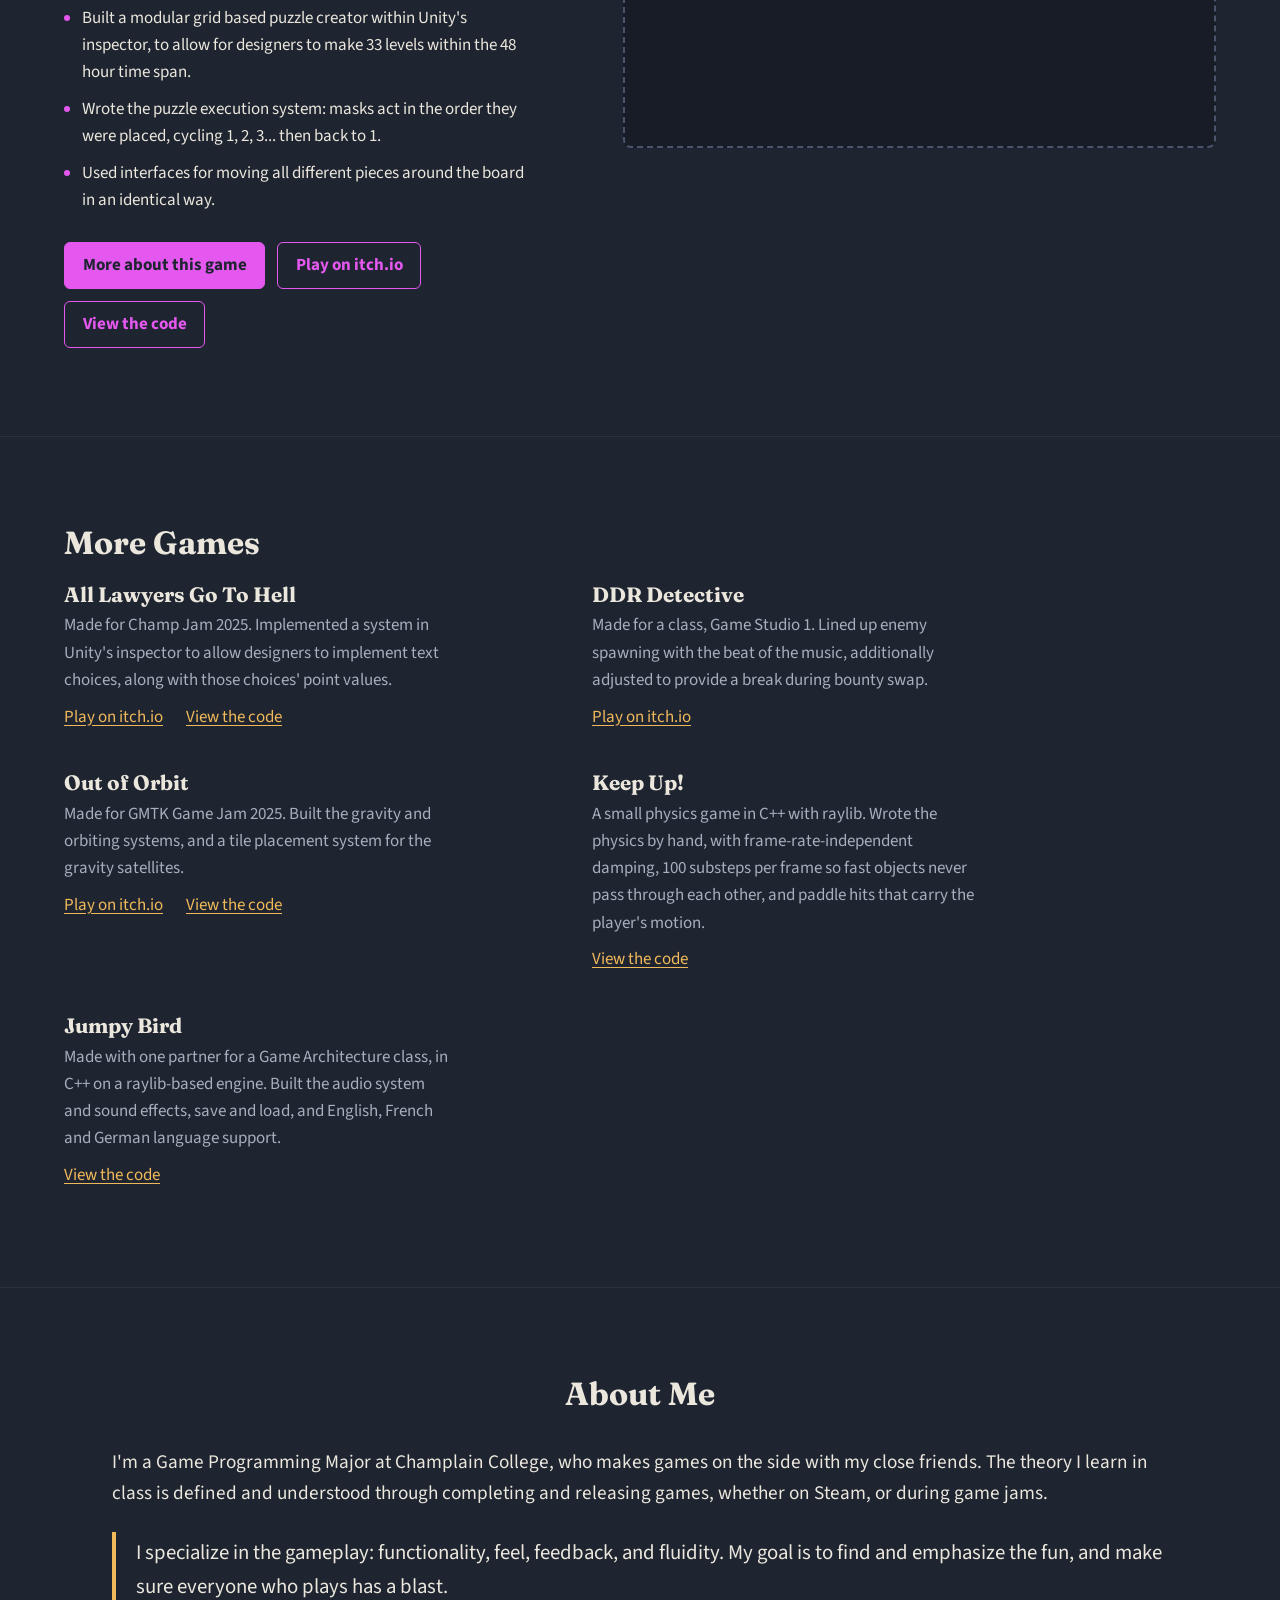
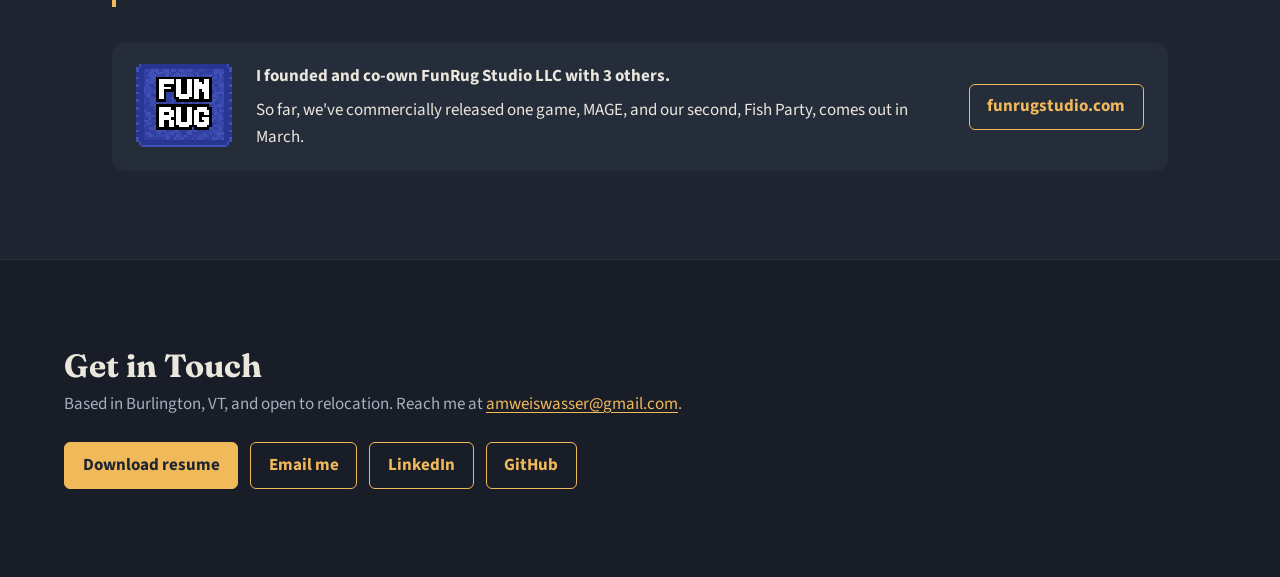
==== commit c1775d1e: "Changes to lighthouse text and to about me text. Adding a new game as well, c++ flappy bird." ====
--- a/index.html
+++ b/index.html
@@ -130,7 +130,7 @@
       <ul>
         <li>Used sprite masking to build sight-based gameplay around the jam theme of visibility.</li>
         <li>Built mouse-drag ship controls, later added a small movement boost on each drag to make ships feel responsive and fun, without losing the strategy.</li>
-        <li>Five hours in, our first concept still wasn't working, so we pivoted to a better-scoped idea and finished on time.</li>
+        <li>Four hours in, our first concept still wasn't working, so we pivoted to a better-scoped idea and finished on time.</li>
       </ul>
       <div class="links">
         <a class="button primary" href="lighthouse.html">More about this game</a>
@@ -201,9 +201,16 @@
       </div>
       <div>
         <h3>Keep Up!</h3>
-        <p>A small physics game built in C++ with raylib. The physics are written from scratch. Damping is frame-rate independent, each frame runs 100 substeps so fast-moving objects can't tunnel through each other, and paddle hits use the dot product to transfer the paddles's motion to the ball.</p>  
+        <p>A small physics game in C++ with raylib. Wrote the physics by hand, with frame-rate-independent damping, 100 substeps per frame so fast objects never pass through each other, and paddle hits that carry the player's motion.</p>
         <p class="text-links">
           <a href="https://github.com/AlexWeiswasser/KeepUp" target="_blank" rel="noopener">View the code</a>
+        </p>
+      </div>
+      <div>
+        <h3>Jumpy Bird</h3>
+        <p>Made with one partner for a Game Architecture class, in C++ on a raylib-based engine. Built the audio system and sound effects, save and load, and English, French and German language support.</p>
+        <p class="text-links">
+          <a href="https://github.com/lukehinojosa/JumpyBird" target="_blank" rel="noopener">View the code</a>
         </p>
       </div>
     </div>
@@ -214,7 +221,7 @@
     <div class="about-col">
       <h2>About Me</h2>
 
-      <p>I'm a Game Programming student at Champlain College, making games on the side with my close friends. The theory I learn in class is defined and understood through completing and releasing games, whether on Steam, or during game jams.</p>
+      <p>I'm a Game Programming Major at Champlain College, who makes games on the side with my close friends. The theory I learn in class is defined and understood through completing and releasing games, whether on Steam, or during game jams.</p>
 
       <!-- This paragraph is the highlighted one -->
       <p class="callout">I specialize in the gameplay: functionality, feel, feedback, and fluidity. My goal is to find and emphasize the fun, and make sure everyone who plays has a blast.</p>
@@ -223,7 +230,7 @@
       <div class="studio-strip">
         <a href="https://www.funrugstudio.com/" target="_blank" rel="noopener"><img src="media/funrug-logo.png" alt="FunRug Studio logo"></a>
         <div>
-          <p><strong>Founded and co-own FunRug Studio LLC with 3 others.</strong></p>
+          <p><strong>I founded and co-own FunRug Studio LLC with 3 others.</strong></p>
           <p>So far, we've commercially released one game, MAGE, and our second, Fish Party, comes out in March.</p>
         </div>
         <a class="button" href="https://www.funrugstudio.com/" target="_blank" rel="noopener">funrugstudio.com</a>
--- a/style.css
+++ b/style.css
@@ -114,7 +114,7 @@
 
 /* About Me: one centered column */
 .about-col {
-  max-width: 58rem;   /* width of the About Me column */
+  max-width: 66rem;   /* width of the About Me column */
   margin: 0 auto;
 }
 .about-col h2 {
